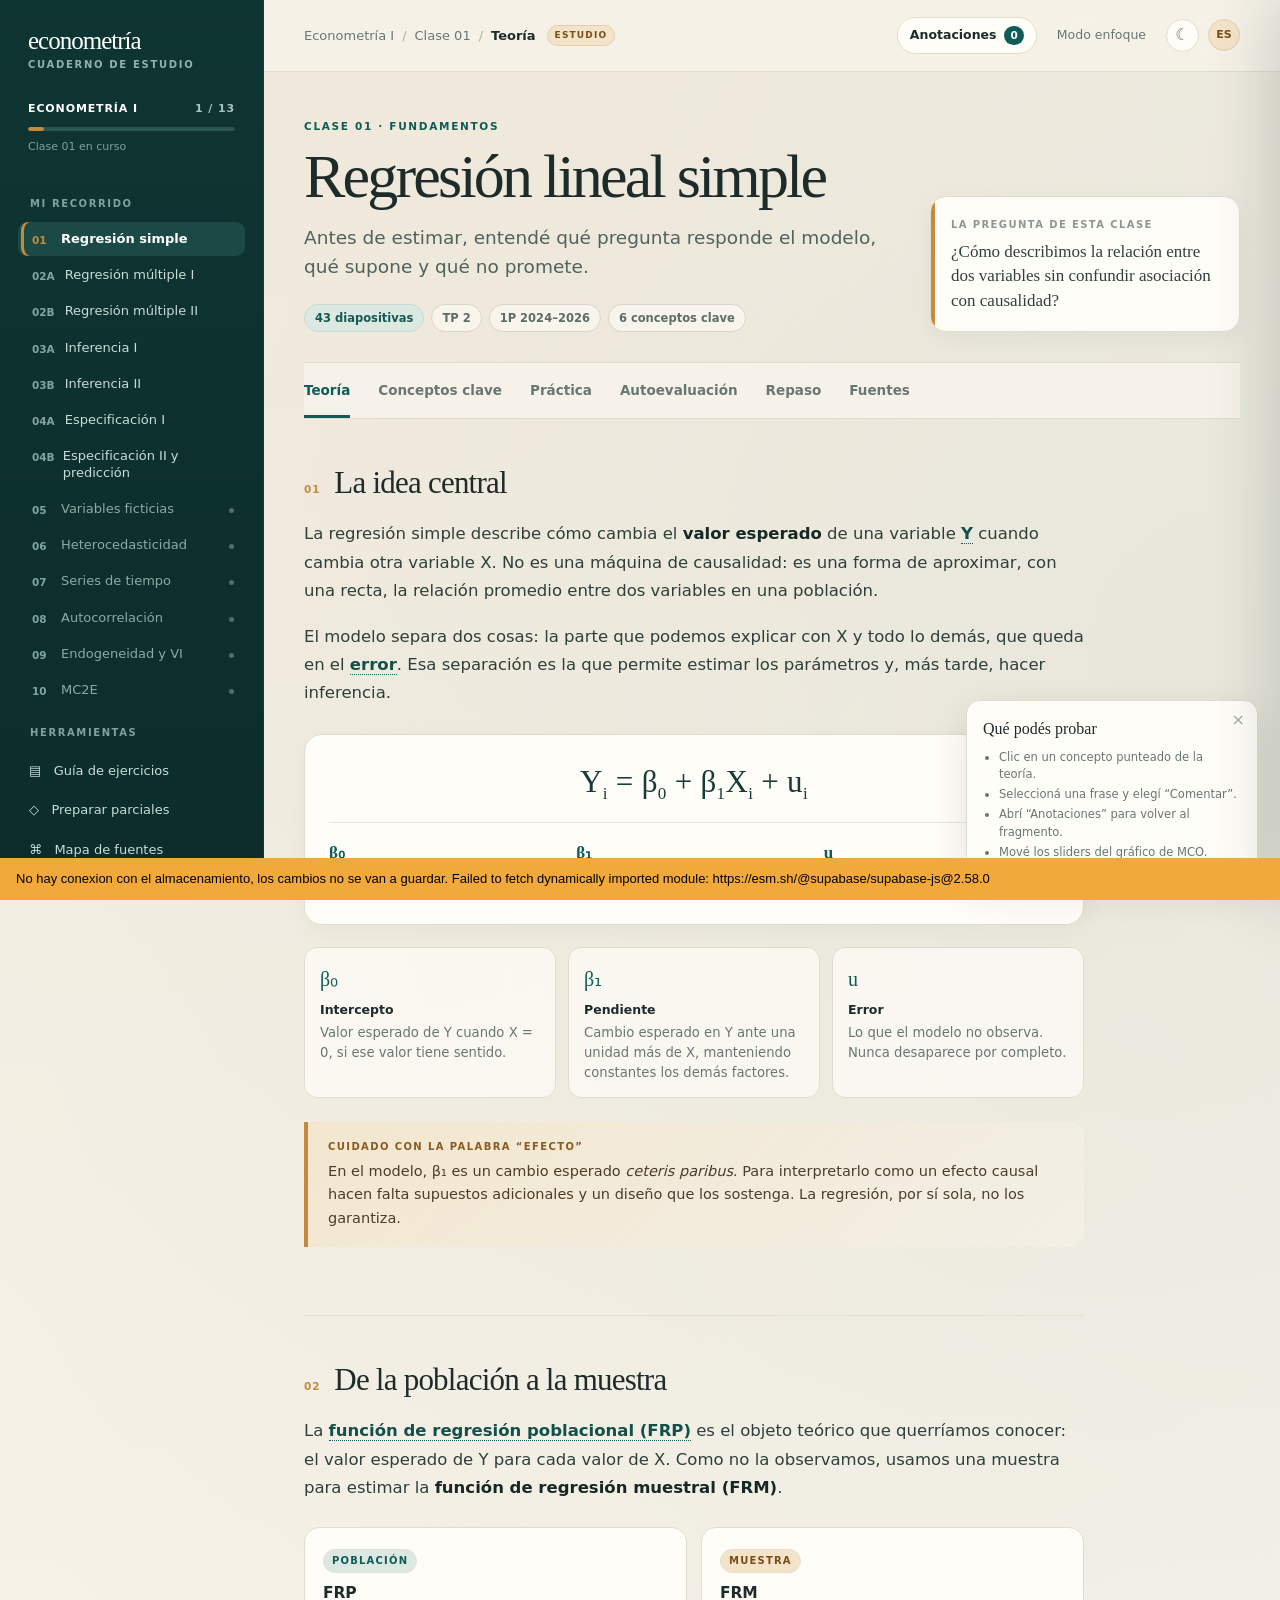
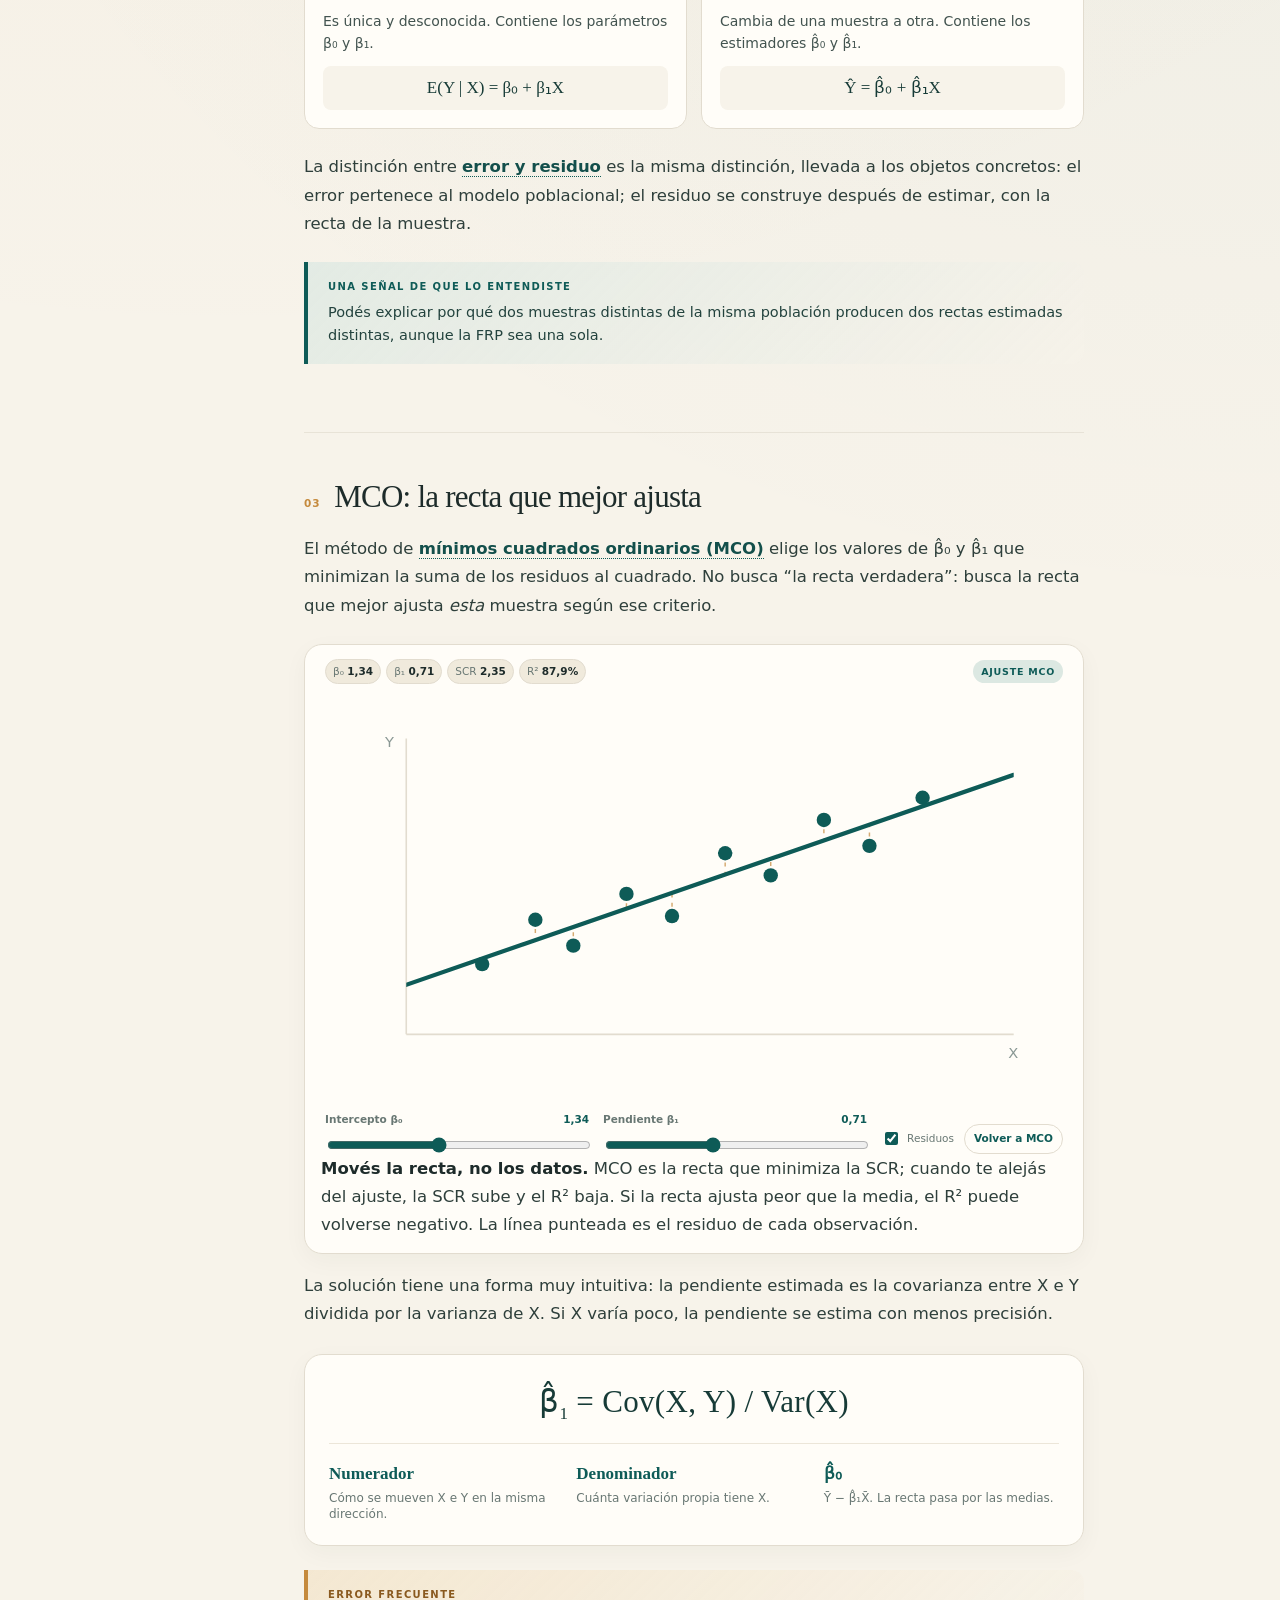
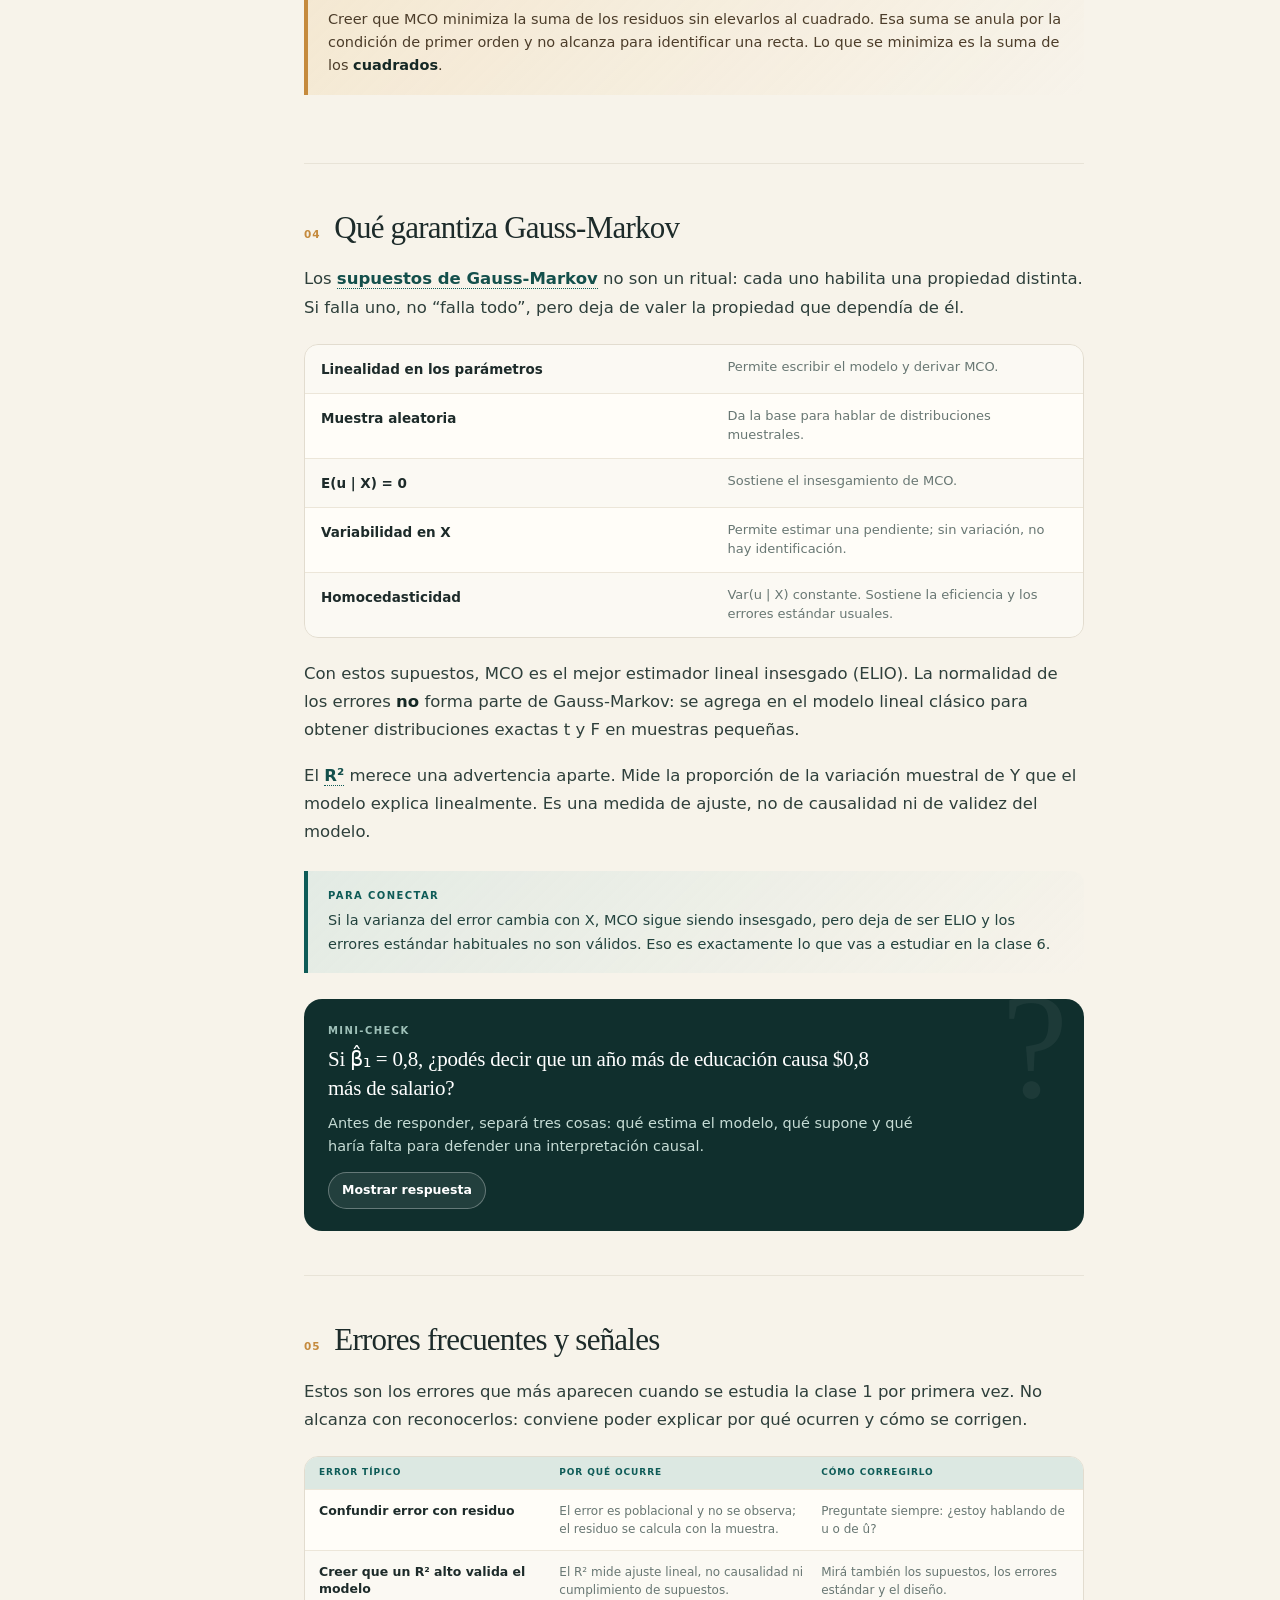
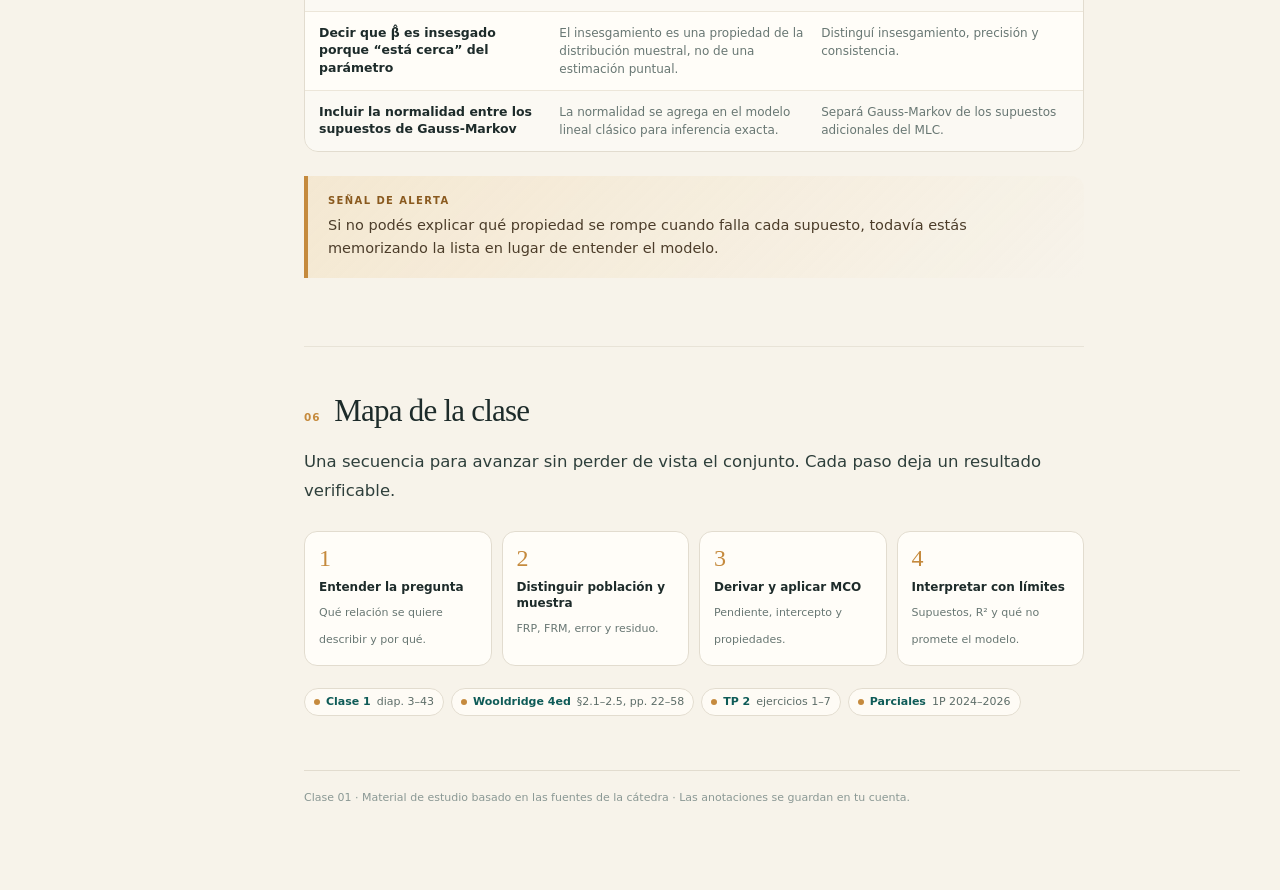
==== index.html @ 14a26411 "Agregar clases 4A y 4B: especificación y predicción" ====
<!doctype html>
<html lang="es">
<head>
<meta charset="utf-8">
<meta name="viewport" content="width=device-width, initial-scale=1">
<title>Econometría I · Cuaderno de estudio</title>
<link rel="icon" type="image/svg+xml" href="favicon.svg">
<script>
  (() => {
    let saved = null;
    try { saved = localStorage.getItem("eco-theme"); } catch (e) {}
    const theme = saved || (window.matchMedia("(prefers-color-scheme: dark)").matches ? "dark" : "light");
    document.documentElement.setAttribute("data-theme", theme);
  })();
</script>
<link rel="stylesheet" href="assets/styles.css?v=7">
</head>
<body>
<div class="layout">
  <aside class="side" aria-label="Recorrido de clases">
    <div class="brand">econometría<span>Cuaderno de estudio</span></div>
    <div class="course">
      <div class="course-top"><b>Econometría I</b><span id="courseCount">1 / 13</span></div>
      <div class="progress"><span id="courseProgress"></span></div>
      <small id="courseStatus">Clase 1 en curso</small>
    </div>
    <div class="side-label">Mi recorrido</div>
    <nav class="class-nav" id="classNav"></nav>
    <div class="side-label">Herramientas</div>
    <button class="side-tool" data-tool="guia" type="button">▤ &nbsp; Guía de ejercicios</button>
    <button class="side-tool" data-tool="parciales" type="button">◇ &nbsp; Preparar parciales</button>
    <button class="side-tool" data-tool="fuentes" type="button">⌘ &nbsp; Mapa de fuentes</button>
    <div class="side-foot">
      <b>Un camino posible</b>
      Comprender, practicar y repasar.<br>Sin leer todo de nuevo.
    </div>
  </aside>

  <main class="main">
    <header class="topbar">
      <div class="crumbs"><span class="hide-mobile">Econometría I</span> <i class="hide-mobile">/</i> <span id="crumbClass">Clase 1</span> <i>/</i> <b id="crumbTab">Teoría</b> <span class="mock-badge">ESTUDIO</span></div>
      <div class="top-actions">
        <button class="annotations-btn" id="annotationsBtn" aria-haspopup="dialog" aria-expanded="false">
          Anotaciones <span class="count" id="annotCount">0</span>
        </button>
        <button class="ghost-btn" id="focusBtn" type="button">Modo enfoque</button>
        <button class="theme-btn" id="themeBtn" aria-label="Cambiar a modo noche" title="Modo noche" type="button">☾</button>
        <button class="avatar" id="userBtn" type="button" title="Cuenta">ES</button>
      </div>
    </header>

    <nav class="mobile-classbar" id="mobileClassbar" aria-label="Recorrido de clases"></nav>

    <div class="content" id="app"></div>
  </main>
</div>

<div class="scrim" id="scrim"></div>
<aside class="drawer" id="drawer" role="dialog" aria-modal="true" aria-label="Panel de concepto o anotaciones">
  <div class="drawer-head" id="drawerHead"></div>
  <div class="drawer-body" id="drawerBody"></div>
</aside>

<div class="selection-toolbar" id="selectionToolbar" role="toolbar" aria-label="Acciones sobre la selección">
  <button data-action="highlight" type="button">Subrayar</button>
  <span class="sep"></span>
  <button data-action="comment" type="button">Comentar</button>
</div>

<div class="comment-popover" id="commentPopover" role="dialog" aria-label="Nuevo comentario">
  <div class="pop-label">Nuevo comentario</div>
  <div class="pop-quote" id="popQuote"></div>
  <textarea class="pop-textarea" id="popTextarea" placeholder="Escribí qué querés recordar de este fragmento…"></textarea>
  <div class="pop-actions">
    <button class="pop-btn" id="popCancel" type="button">Cancelar</button>
    <button class="pop-btn primary" id="popSave" type="button">Guardar comentario</button>
  </div>
</div>

<div class="toast" id="toast"></div>

<div class="hint" id="hint">
  <button class="close-hint" id="closeHint" aria-label="Cerrar ayuda" type="button">×</button>
  <h4>Qué podés probar</h4>
  <ul>
    <li>Clic en un concepto punteado de la teoría.</li>
    <li>Seleccioná una frase y elegí “Comentar”.</li>
    <li>Abrí “Anotaciones” para volver al fragmento.</li>
    <li>Mové los sliders del gráfico de MCO.</li>
  </ul>
</div>

<script src="storage.js" data-app="econometria"></script>
<script src="content/indice.js?v=7"></script>
<script src="content/clase-01.js?v=7"></script>
<script src="content/clase-02a.js?v=7"></script>
<script src="content/clase-02b.js?v=7"></script>
<script src="content/clase-03a.js?v=7"></script>
<script src="content/clase-03b.js?v=7"></script>
<script src="content/clase-04a.js?v=7"></script>
<script src="content/clase-04b.js?v=7"></script>
<script src="assets/store.js?v=7"></script>
<script src="assets/app.js?v=7"></script>
</body>
</html>
---- assets/styles.css ----
:root{
    --paper:#f7f3ea;
    --paper-deep:#f0eadc;
    --card:#fffdf8;
    --ink:#1d2b2a;
    --muted:#687773;
    --soft:#8a9894;
    --line:#e2dccf;
    --teal:#0e5b57;
    --teal-dark:#0b3f3c;
    --teal-deep:#102f2d;
    --sage:#dce8e2;
    --sage-deep:#c8dbd3;
    --ochre:#c58a3d;
    --ochre-soft:#f3e4c9;
    --yellow:#f4d98d;
    --green:#bfe0cf;
    --danger:#a34634;
    --radius:16px;
    --shadow:0 18px 50px rgba(20,40,37,.12);
    --serif:Georgia,"Times New Roman",serif;
    --sans:system-ui,-apple-system,"Segoe UI",Roboto,sans-serif;
  }
  html[data-theme="dark"]{
    color-scheme:dark;
    --paper:#111917;
    --paper-deep:#0d1412;
    --card:#18221f;
    --ink:#e7efe9;
    --muted:#a5b4ad;
    --soft:#7f9089;
    --line:#2b3a34;
    --teal:#6fc3b8;
    --teal-dark:#0e2f2b;
    --teal-deep:#0a211e;
    --sage:#1e3a33;
    --sage-deep:#24443c;
    --ochre:#e0a75c;
    --ochre-soft:#3a2c19;
    --yellow:#6b531b;
    --green:#1f4a36;
    --danger:#f08a76;
    --shadow:0 18px 50px rgba(0,0,0,.38);
  }
  html[data-theme="light"]{color-scheme:light}
  *{box-sizing:border-box}
  html{scroll-behavior:smooth}
  body{
    margin:0;
    background:
      radial-gradient(circle at 18% 0%,rgba(197,138,61,.08),transparent 34%),
      radial-gradient(circle at 100% 12%,rgba(14,91,87,.06),transparent 30%),
      var(--paper);
    color:var(--ink);
    font:16px/1.65 var(--sans);
    -webkit-font-smoothing:antialiased;
  }
  button{font:inherit;color:inherit}
  button,a{-webkit-tap-highlight-color:transparent}
  button:focus-visible,a:focus-visible,[tabindex]:focus-visible{
    outline:2px solid var(--teal);
    outline-offset:3px;
  }
  ::selection{background:#cfe4dd;color:var(--ink)}

  .layout{display:grid;grid-template-columns:264px minmax(0,1fr);min-height:100vh}
  .side{
    position:sticky;top:0;height:100vh;overflow-y:auto;
    background:linear-gradient(180deg,#0f3533 0%,#0b2c2a 100%);
    color:#d9e7e2;padding:28px 18px 24px;
    display:flex;flex-direction:column;gap:0;
    border-right:1px solid rgba(255,255,255,.05);
  }
  .brand{
    font-family:var(--serif);font-size:25px;line-height:1;letter-spacing:-.04em;
    color:#fff;padding:0 10px 4px;
  }
  .brand span{
    display:block;font-family:var(--sans);font-size:10px;font-weight:700;
    letter-spacing:.17em;text-transform:uppercase;color:#8fb3ac;margin-top:7px;
  }
  .course{margin:26px 10px 22px}
  .course-top{display:flex;justify-content:space-between;align-items:center;gap:8px;
    font-size:11px;letter-spacing:.08em;text-transform:uppercase;color:#a9c4bd;font-weight:700}
  .course-top b{color:#fff;font-weight:700}
  .progress{height:4px;background:#2b5551;border-radius:999px;overflow:hidden;margin-top:9px}
  .progress span{display:block;height:100%;width:10%;background:var(--ochre);border-radius:inherit}
  .course small{display:block;color:#7fa39c;font-size:11px;margin-top:7px}

  .side-label{
    font-size:10px;letter-spacing:.16em;text-transform:uppercase;
    color:#7fa39c;font-weight:700;margin:18px 12px 9px;
  }
  .class-nav{display:flex;flex-direction:column;gap:2px}
  .class-nav a{
    display:flex;align-items:flex-start;gap:10px;padding:9px 11px;border-radius:9px;
    color:#c9dcd6;text-decoration:none;font-size:13px;line-height:1.25;
    border-left:3px solid transparent;transition:background .18s ease,color .18s ease;
  }
  .class-nav a:hover{background:rgba(255,255,255,.055);color:#fff}
  .class-nav a.active{
    background:#1b4a46;color:#fff;font-weight:650;
    box-shadow:inset 3px 0 0 var(--ochre);border-left-color:transparent;
  }
  .class-nav .num{
    font-size:10.5px;font-variant-numeric:tabular-nums;color:#80a79f;
    min-width:19px;padding-top:3px;font-weight:700;
  }
  .class-nav a.active .num{color:var(--ochre)}
  .side-tool{
    display:flex;align-items:center;gap:10px;padding:9px 11px;border-radius:9px;
    color:#c9dcd6;text-decoration:none;font-size:13px;cursor:pointer;
    background:none;border:0;text-align:left;width:100%;
  }
  .side-tool:hover{background:rgba(255,255,255,.055);color:#fff}
  .side-foot{
    margin-top:auto;padding:22px 12px 0;border-top:1px solid rgba(255,255,255,.1);
    font-family:var(--serif);font-size:13.5px;line-height:1.45;color:#a9c4bd;
  }
  .side-foot b{display:block;color:#fff;font-family:var(--sans);font-size:10px;
    letter-spacing:.14em;text-transform:uppercase;margin-bottom:5px}

  .main{min-width:0}
  .mobile-classbar{display:none}
  .topbar{
    display:flex;align-items:center;justify-content:space-between;gap:18px;
    padding:17px 40px;border-bottom:1px solid var(--line);
    color:var(--muted);font-size:13px;
    background:rgba(247,243,234,.82);backdrop-filter:blur(12px);
    position:sticky;top:0;z-index:30;
  }
  .crumbs{display:flex;align-items:center;gap:8px;min-width:0;white-space:nowrap;overflow:hidden;text-overflow:ellipsis}
  .crumbs b{color:var(--ink);font-weight:650}
  .crumbs i{font-style:normal;color:#b0a99b}
  .mock-badge{
    font-size:9px;font-weight:800;letter-spacing:.13em;color:#7a4d16;
    background:var(--ochre-soft);border:1px solid #e5cfaa;border-radius:999px;
    padding:2px 7px;margin-left:3px;flex:0 0 auto;
  }
  .top-actions{display:flex;align-items:center;gap:9px;flex:0 0 auto}
  .annotations-btn{
    display:inline-flex;align-items:center;gap:8px;border:1px solid var(--line);
    background:var(--card);border-radius:999px;padding:7px 12px;cursor:pointer;
    font-size:12.5px;font-weight:650;color:var(--ink);transition:border-color .18s,box-shadow .18s;
  }
  .annotations-btn:hover{border-color:#bfcfc8;box-shadow:0 3px 12px rgba(20,40,37,.06)}
  .annotations-btn .count{
    background:var(--teal);color:#fff;border-radius:999px;min-width:19px;
    padding:1px 6px;font-size:10.5px;text-align:center;font-variant-numeric:tabular-nums;
  }
  .ghost-btn{
    border:1px solid transparent;background:transparent;border-radius:999px;
    padding:7px 10px;font-size:12.5px;color:var(--muted);cursor:pointer;
  }
  .ghost-btn:hover{background:rgba(14,91,87,.06);color:var(--teal)}
  .theme-btn{
    width:33px;height:33px;flex:0 0 auto;border-radius:50%;border:1px solid var(--line);
    background:var(--card);color:var(--muted);display:grid;place-items:center;
    cursor:pointer;font-size:16px;line-height:1;transition:background .18s,color .18s,border-color .18s;
  }
  .theme-btn:hover{background:var(--paper-deep);color:var(--teal);border-color:#bfcfc8}
  .avatar{
    width:32px;height:32px;border-radius:50%;background:var(--ochre-soft);
    color:#7a4d16;display:grid;place-items:center;font-size:11px;font-weight:800;
    border:1px solid #e5cfaa;
  }

  .content{max-width:1020px;margin:0 auto;padding:0 40px 84px}
  .hero{
    display:grid;grid-template-columns:minmax(0,1fr) 310px;gap:40px;align-items:end;
    padding:46px 0 30px;border-bottom:1px solid var(--line);
  }
  .eyebrow{
    font-size:10.5px;font-weight:800;letter-spacing:.16em;text-transform:uppercase;
    color:var(--teal);margin-bottom:10px;
  }
  h1{
    font-family:var(--serif);font-weight:400;font-size:clamp(40px,5vw,62px);
    line-height:1.02;letter-spacing:-.045em;margin:0 0 16px;max-width:720px;
  }
  .lead{max-width:620px;color:#50625e;font-size:18.5px;line-height:1.55;margin:0}
  .hero-meta{display:flex;flex-wrap:wrap;gap:7px;margin-top:22px}
  .pill{
    display:inline-flex;align-items:center;gap:6px;border:1px solid #dcd5c7;
    background:rgba(255,253,248,.6);border-radius:999px;padding:4px 10px;
    font-size:11.5px;color:#5d6d68;font-weight:600;
  }
  .pill.teal{background:var(--sage);border-color:#c7dcd3;color:#155a55}
  .question-card{
    background:var(--card);border:1px solid var(--line);border-radius:var(--radius);
    padding:20px 20px 18px;box-shadow:0 8px 26px rgba(20,40,37,.05);
    position:relative;overflow:hidden;
  }
  .question-card:before{
    content:"";position:absolute;left:0;top:0;bottom:0;width:4px;background:var(--ochre);
  }
  .question-card p{font-family:var(--serif);font-size:17px;line-height:1.45;margin:6px 0 0;color:#2f413d}
  .mini-label{
    display:block;font-size:10px;letter-spacing:.14em;text-transform:uppercase;
    color:var(--soft);font-weight:800;
  }

  .tabs{
    display:flex;gap:28px;border-bottom:1px solid var(--line);overflow-x:auto;
    position:sticky;top:var(--topbar-h,72px);z-index:20;
    background:rgba(247,243,234,.93);backdrop-filter:blur(12px);
    scrollbar-width:none;
  }
  .tabs::-webkit-scrollbar{display:none}
  .tab{
    appearance:none;background:none;border:0;border-bottom:3px solid transparent;
    padding:16px 0 13px;color:var(--muted);font-size:13.5px;font-weight:650;
    cursor:pointer;white-space:nowrap;transition:color .18s,border-color .18s;
  }
  .tab:hover{color:var(--teal)}
  .tab.active{color:var(--teal);border-bottom-color:var(--teal)}
  .tab-panel{display:none;animation:rise .32s ease both}
  .tab-panel.active{display:block}
  @keyframes rise{from{opacity:0;transform:translateY(6px)}to{opacity:1;transform:none}}

  .reading{max-width:780px;padding-top:38px}
  .lesson-section{padding:8px 0 44px;border-bottom:1px solid rgba(226,220,207,.7);margin-bottom:38px}
  .lesson-section:last-of-type{border-bottom:0;margin-bottom:0}
  .section-head{display:flex;align-items:baseline;gap:14px;margin-bottom:20px}
  .section-num{
    font-size:10.5px;font-weight:800;color:var(--ochre);letter-spacing:.08em;
    font-variant-numeric:tabular-nums;padding-top:4px;
  }
  h2{font-family:var(--serif);font-weight:400;font-size:31px;line-height:1.15;
    letter-spacing:-.025em;margin:0}
  h3{font-size:15.5px;line-height:1.35;margin:0 0 6px;font-weight:750;letter-spacing:-.01em}
  .reading p{margin:0 0 17px;color:#2e3f3b;font-size:16.5px;line-height:1.72}
  .reading p:last-child{margin-bottom:0}
  .reading strong{font-weight:750;color:#152825}
  .dropcap:first-letter{
    float:left;font-family:var(--serif);font-size:57px;line-height:.82;
    padding:8px 9px 0 0;color:var(--teal);
  }
  .concept{
    border-bottom:1.5px dotted var(--teal);cursor:pointer;font-weight:650;
    color:#134f4b;transition:background .16s ease;
  }
  .concept:hover{background:rgba(14,91,87,.08)}
  .inline-note{color:var(--muted);font-size:14.5px}

  .formula-display{
    background:var(--card);border:1px solid var(--line);border-radius:18px;
    padding:22px 24px;margin:26px 0 20px;box-shadow:0 7px 24px rgba(20,40,37,.04);
  }
  .formula-main{
    font-family:var(--serif);font-size:31px;line-height:1.2;text-align:center;
    color:#173b37;padding:6px 0 18px;letter-spacing:.01em;
    max-width:100%;overflow-x:auto;
  }
  .formula-main sub{font-size:.55em}
  .formula-main sup{font-size:.55em}
  .formula-main .matrix{
    display:inline-table;border-collapse:collapse;margin:0 8px;vertical-align:middle;
    font-size:.72em;border-left:2px solid currentColor;border-right:2px solid currentColor;
    border-radius:2px;
  }
  .formula-main .matrix td{padding:3px 12px;text-align:right;white-space:nowrap}
  .formula-legend{
    display:grid;grid-template-columns:repeat(3,1fr);gap:12px;
    border-top:1px solid #ece6d9;padding-top:16px;
  }
  .formula-legend div{display:flex;flex-direction:column;gap:2px}
  .legend-key{font-family:var(--serif);font-size:17px;color:var(--teal);font-weight:700}
  .formula-legend span:last-child{font-size:12px;color:var(--muted);line-height:1.35}

  .interpret-grid{display:grid;grid-template-columns:repeat(3,1fr);gap:12px;margin:22px 0}
  .interpret{
    background:rgba(255,253,248,.7);border:1px solid var(--line);border-radius:13px;
    padding:15px 15px 14px;
  }
  .interpret .sym{font-family:var(--serif);font-size:20px;color:var(--teal);display:block;margin-bottom:4px}
  .interpret p{font-size:13.2px;line-height:1.5;color:var(--muted);margin:0}
  .interpret b{display:block;font-size:12.5px;color:var(--ink);margin-bottom:3px}

  .callout{
    background:linear-gradient(135deg,rgba(243,228,201,.75),rgba(247,243,234,.5));
    border-left:4px solid var(--ochre);border-radius:0 13px 13px 0;
    padding:17px 20px;margin:24px 0;color:#4c3d2a;
  }
  .callout .mini-label{color:#8a5a1f;margin-bottom:5px}
  .callout p{font-size:14.5px;line-height:1.6;margin:0;color:#4c3d2a}
  .callout.teal{
    background:linear-gradient(135deg,rgba(220,232,226,.75),rgba(247,243,234,.5));
    border-left-color:var(--teal);color:#23433e;
  }
  .callout.teal .mini-label{color:var(--teal)}
  .callout.teal p{color:#23433e}

  .compare-grid{display:grid;grid-template-columns:1fr 1fr;gap:14px;margin:24px 0}
  .compare-card{
    background:var(--card);border:1px solid var(--line);border-radius:15px;padding:18px;
  }
  .compare-card .tag{
    display:inline-block;font-size:10px;letter-spacing:.12em;text-transform:uppercase;
    font-weight:800;color:var(--teal);background:var(--sage);padding:3px 8px;border-radius:999px;
    margin-bottom:10px;
  }
  .compare-card.muted .tag{color:#7a4d16;background:var(--ochre-soft)}
  .compare-card p{font-size:14px;line-height:1.58;color:#42534f;margin:0 0 10px}
  .compare-card p:last-child{margin:0}
  .compare-card .eq{
    font-family:var(--serif);font-size:17px;color:#173b37;background:#f7f3ea;
    border-radius:8px;padding:8px 10px;text-align:center;margin-top:12px;
  }

  .chart-lab{
    background:var(--card);border:1px solid var(--line);border-radius:18px;
    padding:14px 16px 13px;margin:24px 0 18px;box-shadow:0 7px 24px rgba(20,40,37,.04);
  }
  .chart-topline{display:flex;align-items:center;justify-content:space-between;gap:10px;flex-wrap:wrap;margin:0 4px 4px}
  .chart-metrics{display:flex;flex-wrap:wrap;gap:5px}
  .chart-metrics span{
    font-size:10.5px;color:var(--muted);background:var(--paper-deep);
    border:1px solid var(--line);border-radius:999px;padding:3px 7px;
  }
  .chart-metrics b{color:var(--ink);font-variant-numeric:tabular-nums;font-weight:750}
  .chart-status{
    font-size:9.5px;font-weight:800;letter-spacing:.08em;text-transform:uppercase;
    color:var(--teal);background:var(--sage);border-radius:999px;padding:4px 8px;white-space:nowrap;
  }
  .chart-status.manual{color:#7a4d16;background:var(--ochre-soft)}
  .scatter{display:block;width:100%;height:auto}
  .axis-line{stroke:var(--line)}
  .axis-label{fill:var(--soft)}
  .fit-line{stroke:var(--teal);stroke-width:3.2;stroke-linecap:round}
  .resid-line{stroke:var(--ochre);stroke-width:1.1;stroke-dasharray:3 4;opacity:.72}
  .pt{fill:var(--teal)}
  .chart-controls{display:grid;grid-template-columns:1.05fr 1.05fr auto;gap:14px;align-items:end;margin:10px 4px 0}
  .range-control{display:flex;flex-direction:column;gap:6px}
  .range-control > span{display:flex;justify-content:space-between;gap:10px;font-size:10.5px;color:var(--muted);font-weight:650}
  .range-control output{color:var(--teal);font-variant-numeric:tabular-nums;font-weight:750}
  .range-control input[type="range"]{width:100%;accent-color:var(--teal);cursor:pointer}
  .chart-actions{display:flex;align-items:center;gap:10px;padding-bottom:1px;flex-wrap:wrap}
  .check-control{display:flex;align-items:center;gap:6px;font-size:10.5px;color:var(--muted);white-space:nowrap;cursor:pointer}
  .check-control input{accent-color:var(--teal)}
  .reset-chart{
    border:1px solid var(--line);background:transparent;border-radius:999px;padding:5px 9px;
    font-size:10.5px;font-weight:650;color:var(--teal);cursor:pointer;white-space:nowrap;
  }
  .reset-chart:hover{background:var(--sage)}
  .chart-hint{font-size:11.5px;line-height:1.5;color:var(--muted);margin:10px 4px 0}
  .chart-hint b{color:var(--ink)}

  .assumption-table{border:1px solid var(--line);border-radius:14px;overflow:hidden;margin:22px 0;background:var(--card)}
  .assumption-row{display:grid;grid-template-columns:1.15fr 1fr;gap:16px;padding:13px 16px;border-bottom:1px solid #ece6d9}
  .assumption-row:last-child{border-bottom:0}
  .assumption-row b{font-size:13.5px;color:var(--ink)}
  .assumption-row span{font-size:13px;color:var(--muted);line-height:1.45}
  .assumption-row:nth-child(odd){background:rgba(247,243,234,.45)}

  .mini-check{
    background:var(--teal-deep);color:#e7f1ed;border-radius:18px;padding:24px 24px 22px;
    margin:26px 0 0;position:relative;overflow:hidden;
  }
  .mini-check:after{
    content:"?";position:absolute;right:16px;top:-28px;font-family:var(--serif);
    font-size:150px;color:rgba(255,255,255,.055);line-height:1;
  }
  .mini-check .mini-label{color:#9fc1b9}
  .mini-check h3{color:#fff;font-family:var(--serif);font-size:21px;font-weight:400;margin:6px 0 10px;max-width:560px}
  .mini-check p{color:#c6dcd5;font-size:14.5px;line-height:1.6;margin:0 0 14px;max-width:620px}
  .check-btn{
    border:1px solid rgba(255,255,255,.3);background:rgba(255,255,255,.08);color:#fff;
    border-radius:999px;padding:7px 13px;font-size:12.5px;font-weight:650;cursor:pointer;
  }
  .check-btn:hover{background:rgba(255,255,255,.15)}
  .check-answer{display:none;margin-top:14px;border-top:1px solid rgba(255,255,255,.16);padding-top:13px}
  .check-answer.show{display:block}
  .check-answer p{color:#e7f1ed;font-size:14px;margin:0}

  .class-map{display:grid;grid-template-columns:repeat(4,1fr);gap:10px;margin:26px 0 0}
  .map-step{
    background:var(--card);border:1px solid var(--line);border-radius:13px;padding:14px;
    position:relative;
  }
  .map-step .n{
    font-family:var(--serif);font-size:24px;color:var(--ochre);line-height:1;
    display:block;margin-bottom:9px;
  }
  .map-step b{display:block;font-size:12px;line-height:1.35;margin-bottom:3px}
  .map-step span{font-size:11px;line-height:1.4;color:var(--muted)}
  .source-strip{display:flex;flex-wrap:wrap;gap:7px;margin-top:22px}
  .source-chip{
    display:inline-flex;align-items:center;gap:6px;background:rgba(255,253,248,.8);
    border:1px solid var(--line);border-radius:999px;padding:4px 9px;font-size:11px;color:#5d6d68;
  }
  .source-chip b{color:var(--teal);font-weight:750}
  .source-chip .dot{width:6px;height:6px;border-radius:50%;background:var(--ochre);display:inline-block}

  /* concept cards */
  .panel-intro{max-width:720px;padding:34px 0 24px}
  .panel-intro h2{font-size:34px;margin-bottom:10px}
  .panel-intro p{color:var(--muted);font-size:16px;line-height:1.6;margin:0;max-width:650px}
  .panel-intro .open-btn{margin-top:14px}
  .concept-grid{display:grid;grid-template-columns:1fr 1fr;gap:13px;padding-bottom:30px}
  .concept-card{
    text-align:left;background:var(--card);border:1px solid var(--line);border-radius:15px;
    padding:18px 18px 15px;cursor:pointer;transition:transform .18s ease,box-shadow .18s ease,border-color .18s ease;
    display:flex;flex-direction:column;gap:5px;min-height:150px;
  }
  .concept-card:hover{transform:translateY(-2px);box-shadow:0 12px 30px rgba(20,40,37,.08);border-color:#c9d6cf}
  .card-num{font-size:10px;font-weight:800;letter-spacing:.1em;color:var(--ochre)}
  .concept-card h3{font-size:16px;margin:0}
  .concept-card p{font-size:13px;line-height:1.5;color:var(--muted);margin:0;flex:1}
  .card-source{font-size:10.5px;color:#8a9894;border-top:1px solid #eee8dc;padding-top:8px;margin-top:4px}

  /* practice */
  .exercise-list{display:flex;flex-direction:column;gap:12px;padding-bottom:28px}
  .exercise-card{
    background:var(--card);border:1px solid var(--line);border-radius:15px;padding:18px 20px;
    display:grid;grid-template-columns:64px 1fr auto;gap:16px;align-items:start;
  }
  .ex-label{
    font-size:10px;font-weight:800;letter-spacing:.08em;color:var(--ochre);
    border-right:1px solid #ece6d9;padding-right:12px;line-height:1.5;text-align:right;
  }
  .exercise-card h3{font-size:15.5px;margin-bottom:4px}
  .exercise-card p{font-size:13px;line-height:1.55;color:var(--muted);margin:0 0 8px}
  .tag-row{display:flex;flex-wrap:wrap;gap:5px}
  .tag{font-size:10px;padding:2px 7px;border-radius:999px;background:#f1ece1;color:#667570;border:1px solid #e7e0d2}
  .tag.teal{background:var(--sage);color:#155a55;border-color:#c7dcd3}
  .open-btn{
    border:1px solid var(--line);background:transparent;border-radius:999px;padding:6px 11px;
    font-size:11.5px;font-weight:650;color:var(--teal);cursor:pointer;white-space:nowrap;
  }
  .open-btn:hover{background:rgba(14,91,87,.06);border-color:#bfcfc8}

  /* review */
  .session{
    background:var(--card);border:1px solid var(--line);border-radius:18px;padding:8px 22px;
    margin:8px 0 22px;
  }
  .session-block{display:grid;grid-template-columns:74px 1fr;gap:18px;padding:17px 0;border-bottom:1px solid #ece6d9}
  .session-block:last-child{border-bottom:0}
  .time{font-size:11px;font-weight:800;color:var(--ochre);letter-spacing:.04em;padding-top:4px;font-variant-numeric:tabular-nums}
  .session-block h3{font-size:14px;margin-bottom:3px}
  .session-block p{font-size:13px;line-height:1.55;color:var(--muted);margin:0}
  .kit-grid{display:grid;grid-template-columns:1fr 1fr;gap:12px;padding-bottom:28px}
  .kit-card{background:var(--card);border:1px solid var(--line);border-radius:14px;padding:16px}
  .kit-card .k{font-size:10px;font-weight:800;letter-spacing:.1em;color:var(--ochre);display:block;margin-bottom:5px}
  .kit-card h3{font-size:14px;margin-bottom:4px}
  .kit-card p{font-size:12.5px;line-height:1.5;color:var(--muted);margin:0}

  /* sources */
  .source-list{display:flex;flex-direction:column;gap:11px;padding-bottom:28px}
  .source-card{
    background:var(--card);border:1px solid var(--line);border-radius:14px;padding:16px 18px;
    display:grid;grid-template-columns:120px 1fr;gap:18px;align-items:start;
  }
  .source-type{
    font-size:9.5px;font-weight:800;letter-spacing:.1em;text-transform:uppercase;color:var(--teal);
    background:var(--sage);border-radius:999px;padding:4px 8px;text-align:center;
  }
  .source-type.book{color:#7a4d16;background:var(--ochre-soft)}
  .source-type.exam{color:#7c3d2d;background:#f1dcd5}
  .source-type.method{color:#4e5a7a;background:#e3e6ef}
  .source-card h3{font-size:14.5px;margin-bottom:3px}
  .source-card p{font-size:12.5px;line-height:1.5;color:var(--muted);margin:0}
  .source-card .loc{font-size:11px;color:#8a9894;margin-top:6px}

  /* drawer */
  .scrim{
    position:fixed;inset:0;background:rgba(9,28,26,.28);backdrop-filter:blur(2px);
    opacity:0;pointer-events:none;transition:opacity .28s ease;z-index:60;
  }
  .scrim.show{opacity:1;pointer-events:auto}
  .drawer{
    position:fixed;top:0;right:0;bottom:0;width:430px;max-width:94vw;z-index:70;
    background:var(--card);box-shadow:-18px 0 60px rgba(20,40,37,.18);
    transform:translateX(102%);transition:transform .34s cubic-bezier(.2,.8,.2,1);
    display:flex;flex-direction:column;
  }
  .drawer.open{transform:none}
  .drawer-head{padding:22px 22px 16px;border-bottom:1px solid var(--line);position:relative;flex:0 0 auto}
  .drawer-head .eyebrow{margin-bottom:6px}
  .drawer-head h2{font-size:27px;line-height:1.1;padding-right:34px}
  .drawer-sub{font-size:12.5px;color:var(--muted);line-height:1.45;margin:7px 0 0;max-width:330px}
  .drawer-close{
    position:absolute;top:18px;right:18px;width:31px;height:31px;border-radius:50%;
    border:1px solid var(--line);background:transparent;cursor:pointer;color:var(--muted);
    display:grid;place-items:center;font-size:17px;line-height:1;
  }
  .drawer-close:hover{background:var(--paper);color:var(--ink)}
  .drawer-body{padding:18px 22px 30px;overflow-y:auto;flex:1}
  .drawer-tabs{display:flex;gap:3px;background:#f1ece1;border-radius:10px;padding:4px;margin-bottom:20px}
  .drawer-tab{
    flex:1;border:0;background:transparent;border-radius:7px;padding:7px 3px;
    font-size:11px;font-weight:700;color:var(--muted);cursor:pointer;white-space:nowrap;
  }
  .drawer-tab.active{background:var(--card);color:var(--teal);box-shadow:0 1px 4px rgba(20,40,37,.1)}
  .definition{
    font-family:var(--serif);font-size:19px;line-height:1.5;color:#243c37;
    border-left:3px solid var(--teal);padding-left:15px;margin:2px 0 20px;
  }
  .drawer-body p{font-size:13.5px;line-height:1.62;color:#3d4e4a;margin:0 0 12px}
  .drawer-body ul{margin:0 0 16px;padding-left:18px}
  .drawer-body li{font-size:13.2px;line-height:1.58;color:#3d4e4a;margin-bottom:7px}
  .drawer-body li::marker{color:var(--ochre)}
  .drawer-body .mini-label{margin:18px 0 7px}
  .formula.small{
    background:#f7f3ea;border:1px solid #e9e2d4;border-radius:10px;padding:11px 12px;
    font-family:var(--serif);font-size:16px;line-height:1.7;color:#173b37;margin:12px 0 16px;
  }
  .formula.small span{font-family:var(--sans);font-size:10.5px;color:var(--muted);margin-left:6px}
  .badge-row{display:flex;flex-wrap:wrap;gap:6px;margin:10px 0 4px}
  .badge{
    font-size:9.5px;font-weight:800;letter-spacing:.04em;padding:4px 8px;border-radius:999px;
  }
  .badge.always{background:var(--sage);color:#155a55}
  .badge.optional{background:var(--ochre-soft);color:#7a4d16}
  .mini-card{
    background:#f7f3ea;border:1px solid #e9e2d4;border-radius:11px;padding:13px 14px;margin:0 0 13px;
  }
  .mini-card .mini-label{margin:0 0 5px}
  .mini-card p{font-size:12.8px;line-height:1.55;margin:0}
  .concept-chip{
    display:inline-flex;align-items:center;gap:6px;background:var(--card);border:1px solid #d9d2c4;
    border-radius:999px;padding:5px 10px;font-size:11.5px;font-weight:650;color:var(--teal);
    cursor:pointer;margin:0 5px 6px 0;
  }
  .concept-chip:hover{background:var(--sage);border-color:#c7dcd3}
  .source-mini{
    background:#f7f3ea;border:1px solid #e9e2d4;border-radius:10px;padding:11px 12px;margin-bottom:8px;
  }
  .source-mini .source-type{display:inline-block;margin-bottom:6px;font-size:9px;padding:2px 6px}
  .source-mini p{font-size:12.3px;line-height:1.5;margin:0}
  .drawer-footer{
    border-top:1px solid var(--line);padding-top:15px;margin-top:20px;
    display:flex;align-items:flex-start;justify-content:space-between;gap:14px;
  }
  .drawer-footer p{font-size:11.5px;line-height:1.5;color:var(--muted);margin:4px 0 0;max-width:250px}
  .text-btn{
    background:none;border:0;padding:3px 0;color:var(--teal);font-size:11.5px;font-weight:750;
    cursor:pointer;white-space:nowrap;
  }
  .text-btn:hover{text-decoration:underline}
  .text-btn.danger{color:var(--danger)}

  /* annotations */
  .filter-row{display:flex;flex-wrap:wrap;gap:5px;margin:0 0 15px}
  .filter{
    border:1px solid var(--line);background:transparent;border-radius:999px;padding:4px 9px;
    font-size:10.5px;font-weight:650;color:var(--muted);cursor:pointer;
  }
  .filter.active{background:var(--teal);color:#fff;border-color:var(--teal)}
  .annot-list{display:flex;flex-direction:column;gap:10px}
  .annot-item{
    background:#fff;border:1px solid #e6dfd2;border-radius:12px;padding:13px 13px 11px;
    transition:border-color .18s,box-shadow .18s;
  }
  .annot-item.selected{border-color:#9bbdb3;box-shadow:0 0 0 3px rgba(14,91,87,.09)}
  .annot-quote{
    font-family:var(--serif);font-size:14.5px;line-height:1.45;color:#334742;
    border-left:3px solid var(--ochre);padding-left:10px;margin-bottom:8px;
    display:flex;gap:8px;align-items:flex-start;
  }
  .annot-quote .dot{width:7px;height:7px;border-radius:50%;flex:0 0 auto;margin-top:6px}
  .dot.yellow{background:var(--ochre)}
  .dot.green{background:#5f9e7e}
  .annot-note{font-size:12.5px;line-height:1.55;color:#4b5c57;margin:0 0 7px}
  .annot-empty{font-size:12px;color:#9aa6a2;font-style:italic;margin:0 0 7px}
  .annot-meta{font-size:10px;color:#98a39f;margin-bottom:7px}
  .annot-actions{display:flex;gap:12px;align-items:center;flex-wrap:wrap}
  .annot-edit{width:100%;min-height:74px;border:1px solid #d9d2c4;border-radius:9px;padding:8px 9px;
    font:12.5px/1.5 var(--sans);color:var(--ink);resize:vertical;background:#fffdf8;margin:4px 0 8px}
  .demo-note{
    font-size:11px;line-height:1.5;color:#7d8985;background:#f4f0e6;border-radius:9px;
    padding:10px 11px;margin-top:15px;
  }
  .empty-annot{
    border:1px dashed #d9d2c4;border-radius:12px;padding:18px;text-align:center;
    color:var(--muted);font-size:12.5px;line-height:1.55;
  }

  /* selection toolbar + popover */
  .selection-toolbar{
    position:fixed;z-index:90;display:flex;gap:1px;background:var(--teal-deep);
    border-radius:9px;padding:4px;box-shadow:0 10px 28px rgba(9,28,26,.28);
    opacity:0;pointer-events:none;transform:translateY(4px);transition:opacity .15s,transform .15s;
  }
  .selection-toolbar.show{opacity:1;pointer-events:auto;transform:none}
  .selection-toolbar button{
    border:0;background:transparent;color:#f0f7f4;padding:7px 9px;border-radius:6px;
    font-size:11.5px;font-weight:650;cursor:pointer;white-space:nowrap;
  }
  .selection-toolbar button:hover{background:rgba(255,255,255,.14)}
  .selection-toolbar .sep{width:1px;background:rgba(255,255,255,.16);margin:5px 2px}

  .comment-popover{
    position:fixed;z-index:95;width:340px;max-width:calc(100vw - 24px);
    background:var(--card);border:1px solid #ddd6c8;border-radius:14px;
    box-shadow:0 18px 50px rgba(20,40,37,.2);padding:15px;display:none;
  }
  .comment-popover.show{display:block;animation:pop .18s ease both}
  @keyframes pop{from{opacity:0;transform:translateY(5px) scale(.99)}to{opacity:1;transform:none}}
  .pop-quote{
    font-family:var(--serif);font-size:13.5px;line-height:1.45;color:#4d5f59;
    border-left:3px solid var(--ochre);padding-left:9px;margin-bottom:11px;
    max-height:70px;overflow:hidden;
  }
  .pop-label{font-size:9.5px;font-weight:800;letter-spacing:.12em;text-transform:uppercase;color:var(--soft);margin-bottom:5px}
  .pop-textarea{
    width:100%;min-height:86px;border:1px solid #d9d2c4;border-radius:9px;padding:9px 10px;
    font:13px/1.5 var(--sans);color:var(--ink);resize:vertical;background:#fffdf8;
  }
  .pop-textarea:focus{outline:2px solid rgba(14,91,87,.25);border-color:#9bbdb3}
  .pop-actions{display:flex;justify-content:flex-end;gap:7px;margin-top:10px}
  .pop-btn{
    border:1px solid var(--line);background:transparent;border-radius:999px;padding:6px 11px;
    font-size:11.5px;font-weight:650;cursor:pointer;color:var(--muted);
  }
  .pop-btn:hover{background:var(--paper)}
  .pop-btn.primary{background:var(--teal);border-color:var(--teal);color:#fff}
  .pop-btn.primary:hover{background:#0a4b47}

  /* toast + hint */
  .toast{
    position:fixed;left:50%;bottom:24px;transform:translateX(-50%) translateY(16px);
    background:var(--teal-deep);color:#eef7f3;border-radius:10px;padding:10px 13px;
    box-shadow:0 14px 38px rgba(9,28,26,.25);z-index:100;opacity:0;pointer-events:none;
    transition:opacity .2s,transform .2s;display:flex;align-items:center;gap:13px;
    font-size:12.5px;max-width:calc(100vw - 30px);
  }
  .toast.show{opacity:1;transform:translateX(-50%) translateY(0);pointer-events:auto}
  .toast button{
    border:0;background:transparent;color:#f0c987;font-weight:750;font-size:12px;
    cursor:pointer;padding:0;white-space:nowrap;
  }
  .hint{
    position:fixed;right:22px;left:auto;bottom:22px;z-index:50;width:292px;background:var(--card);
    border:1px solid var(--line);border-radius:14px;padding:15px 16px 13px;
    box-shadow:0 14px 38px rgba(20,40,37,.12);
  }
  .hint h4{font-family:var(--serif);font-size:16px;font-weight:400;margin:0 0 6px}
  .hint ul{margin:0;padding-left:16px}
  .hint li{font-size:11.5px;line-height:1.5;color:var(--muted);margin-bottom:3px}
  .hint .close-hint{
    position:absolute;top:7px;right:8px;border:0;background:transparent;color:#a3aca8;
    font-size:16px;cursor:pointer;line-height:1;padding:4px;
  }
  .hint .close-hint:hover{color:var(--ink)}

  mark.annot{
    padding:0 .12em;border-radius:2px;cursor:pointer;
    box-decoration-break:clone;-webkit-box-decoration-break:clone;
    transition:filter .16s ease;
  }
  mark.annot:hover{filter:brightness(.96)}
  mark.hl-yellow{background:linear-gradient(180deg,transparent 52%,var(--yellow) 52%)}
  mark.hl-green{background:linear-gradient(180deg,transparent 52%,var(--green) 52%)}
  mark.flash{animation:flash 1.6s ease}
  @keyframes flash{
    0%,100%{box-shadow:0 0 0 0 rgba(197,138,61,0)}
    18%{box-shadow:0 0 0 4px rgba(197,138,61,.42)}
    42%{box-shadow:0 0 0 2px rgba(197,138,61,.2)}
    66%{box-shadow:0 0 0 4px rgba(197,138,61,.35)}
  }

  /* Dark theme */
  html[data-theme="dark"] body{
    background:
      radial-gradient(circle at 18% 0%,rgba(224,167,92,.055),transparent 34%),
      radial-gradient(circle at 100% 12%,rgba(111,195,184,.05),transparent 30%),
      var(--paper);
  }
  html[data-theme="dark"] ::selection{background:#2d5a50;color:#fff}
  html[data-theme="dark"] .side{background:linear-gradient(180deg,#0b211e 0%,#071613 100%);border-right-color:rgba(255,255,255,.06)}
  html[data-theme="dark"] .topbar{background:rgba(17,25,23,.86)}
  html[data-theme="dark"] .tabs{background:rgba(17,25,23,.94)}
  html[data-theme="dark"] .mobile-classbar{background:rgba(17,25,23,.92)}
  html[data-theme="dark"] .mobile-classbar a{background:var(--card);border-color:var(--line);color:var(--muted)}
  html[data-theme="dark"] .mobile-classbar a.active{background:var(--teal);color:#08201d;border-color:var(--teal)}
  html[data-theme="dark"] .annotations-btn{background:var(--card);border-color:var(--line)}
  html[data-theme="dark"] .annotations-btn .count{background:var(--teal);color:#08201d}
  html[data-theme="dark"] .avatar{background:var(--ochre-soft);color:#f0c987;border-color:#5b4526}
  html[data-theme="dark"] .question-card,
  html[data-theme="dark"] .formula-display,
  html[data-theme="dark"] .compare-card,
  html[data-theme="dark"] .chart-lab,
  html[data-theme="dark"] .assumption-table,
  html[data-theme="dark"] .map-step,
  html[data-theme="dark"] .session,
  html[data-theme="dark"] .kit-card,
  html[data-theme="dark"] .source-card,
  html[data-theme="dark"] .concept-card,
  html[data-theme="dark"] .exercise-card,
  html[data-theme="dark"] .drawer,
  html[data-theme="dark"] .comment-popover,
  html[data-theme="dark"] .hint,
  html[data-theme="dark"] .annot-item{box-shadow:none}
  html[data-theme="dark"] .lead{color:#b7c7c1}
  html[data-theme="dark"] .reading p{color:#c9d8d1}
  html[data-theme="dark"] .reading strong{color:#f2f8f4}
  html[data-theme="dark"] .question-card p{color:#d6e3dd}
  html[data-theme="dark"] .pill{background:rgba(24,34,31,.7);border-color:var(--line);color:#b9c8c2}
  html[data-theme="dark"] .pill.teal{background:var(--sage);border-color:var(--sage-deep);color:var(--teal)}
  html[data-theme="dark"] .mini-card p,
  html[data-theme="dark"] .source-mini p{color:var(--muted)}
  html[data-theme="dark"] .card-source{color:var(--soft);border-color:var(--line)}
  html[data-theme="dark"] .filter{color:var(--muted);border-color:var(--line)}
  html[data-theme="dark"] .filter.active{background:var(--teal);color:#08201d;border-color:var(--teal)}
  html[data-theme="dark"] .interpret{background:rgba(24,34,31,.75);border-color:var(--line)}
  html[data-theme="dark"] .callout{background:linear-gradient(135deg,rgba(58,44,25,.72),rgba(24,34,31,.5));color:#f0dfc6;border-left-color:var(--ochre)}
  html[data-theme="dark"] .callout .mini-label{color:#e0b878}
  html[data-theme="dark"] .callout p{color:#f0dfc6}
  html[data-theme="dark"] .callout.teal{background:linear-gradient(135deg,rgba(30,58,51,.8),rgba(24,34,31,.5));color:#d7e8e1;border-left-color:var(--teal)}
  html[data-theme="dark"] .callout.teal .mini-label{color:var(--teal)}
  html[data-theme="dark"] .callout.teal p{color:#d7e8e1}
  html[data-theme="dark"] .formula-legend{border-top-color:var(--line)}
  html[data-theme="dark"] .formula-main,
  html[data-theme="dark"] .compare-card .eq,
  html[data-theme="dark"] .formula.small{color:var(--ink)}
  html[data-theme="dark"] .compare-card .eq{background:var(--paper-deep)}
  html[data-theme="dark"] .formula.small,
  html[data-theme="dark"] .mini-card,
  html[data-theme="dark"] .source-mini{background:var(--paper-deep);border-color:var(--line)}
  html[data-theme="dark"] .assumption-row{border-bottom-color:var(--line)}
  html[data-theme="dark"] .assumption-row:nth-child(odd){background:rgba(255,255,255,.025)}
  html[data-theme="dark"] .interpret p,
  html[data-theme="dark"] .compare-card p,
  html[data-theme="dark"] .source-card p,
  html[data-theme="dark"] .source-card .loc,
  html[data-theme="dark"] .kit-card p,
  html[data-theme="dark"] .session-block p,
  html[data-theme="dark"] .exercise-card p,
  html[data-theme="dark"] .concept-card p,
  html[data-theme="dark"] .drawer-body p,
  html[data-theme="dark"] .drawer-body li,
  html[data-theme="dark"] .annot-note{color:var(--muted)}
  html[data-theme="dark"] .definition,
  html[data-theme="dark"] .annot-quote{color:var(--ink);border-left-color:var(--teal)}
  html[data-theme="dark"] .drawer-tabs{background:var(--paper-deep)}
  html[data-theme="dark"] .drawer-tab.active{background:var(--card);color:var(--teal)}
  html[data-theme="dark"] .source-type{background:var(--sage);color:var(--teal)}
  html[data-theme="dark"] .source-type.book{background:var(--ochre-soft);color:#f0c987}
  html[data-theme="dark"] .source-type.exam{background:#3b211c;color:#f0a28e}
  html[data-theme="dark"] .source-type.method{background:#242a3b;color:#b9c4ea}
  html[data-theme="dark"] .tag{background:var(--paper-deep);border-color:var(--line);color:var(--muted)}
  html[data-theme="dark"] .tag.teal{background:var(--sage);color:var(--teal);border-color:var(--sage-deep)}
  html[data-theme="dark"] .card-source,
  html[data-theme="dark"] .ex-label{border-color:var(--line)}
  html[data-theme="dark"] .session-block{border-bottom-color:var(--line)}
  html[data-theme="dark"] .source-chip{background:rgba(24,34,31,.8);border-color:var(--line);color:var(--muted)}
  html[data-theme="dark"] .source-chip b{color:var(--teal)}
  html[data-theme="dark"] .source-chip .dot{background:var(--ochre)}
  html[data-theme="dark"] .annot-item{background:var(--card);border-color:var(--line)}
  html[data-theme="dark"] .annot-item.selected{border-color:var(--teal);box-shadow:0 0 0 3px rgba(111,195,184,.12)}
  html[data-theme="dark"] .annot-edit,
  html[data-theme="dark"] .pop-textarea{background:var(--paper-deep);border-color:var(--line);color:var(--ink)}
  html[data-theme="dark"] .demo-note{background:var(--paper-deep);color:var(--muted)}
  html[data-theme="dark"] .comment-popover{border-color:var(--line)}
  html[data-theme="dark"] .pop-quote{color:var(--muted)}
  html[data-theme="dark"] .pop-btn{color:var(--muted);border-color:var(--line)}
  html[data-theme="dark"] .pop-btn.primary{background:var(--teal);border-color:var(--teal);color:#08201d}
  html[data-theme="dark"] .pop-btn.primary:hover{background:#7fd0c5}
  html[data-theme="dark"] .theme-btn{color:var(--muted);border-color:var(--line);background:var(--card)}
  html[data-theme="dark"] .theme-btn:hover{background:var(--paper-deep);color:var(--teal);border-color:#3f5a51}
  html[data-theme="dark"] mark.annot:hover{filter:brightness(1.12)}
  html[data-theme="dark"] .toast{background:#071613;color:#e7efe9;border:1px solid var(--line)}
  html[data-theme="dark"] .toast button{color:#f0c987}
  html[data-theme="dark"] .mock-badge{background:var(--ochre-soft);border-color:#5b4526;color:#f0c987}
  html[data-theme="dark"] .chart-metrics span{background:var(--paper-deep);border-color:var(--line)}
  html[data-theme="dark"] .chart-status.manual{color:#f0c987;background:var(--ochre-soft)}
  html[data-theme="dark"] .lesson-section{border-bottom-color:rgba(43,58,52,.7)}
  html[data-theme="dark"] .empty-annot{border-color:var(--line);color:var(--muted)}
  html[data-theme="dark"] .annot-empty,
  html[data-theme="dark"] .annot-meta{color:var(--soft)}
  html[data-theme="dark"] .hint .close-hint{color:var(--soft)}

  @media (max-width:1120px){
    .layout{grid-template-columns:240px minmax(0,1fr)}
    .content{padding-left:26px;padding-right:26px}
    .hero{grid-template-columns:minmax(0,1fr) 280px;gap:26px}
    .topbar{padding-left:26px;padding-right:26px}
  }
  @media (max-width:1040px){
    .hero{grid-template-columns:1fr;gap:22px}
    .concept-grid{grid-template-columns:1fr}
    .interpret-grid{grid-template-columns:1fr}
    .compare-grid{grid-template-columns:1fr}
    .class-map{grid-template-columns:1fr 1fr}
    .kit-grid{grid-template-columns:1fr}
  }
  @media (max-width:820px){
    .layout{grid-template-columns:1fr}
    .side{display:none}
    .mobile-classbar{
      display:flex;gap:6px;overflow-x:auto;padding:9px 20px;border-bottom:1px solid var(--line);
      background:rgba(247,243,234,.92);scrollbar-width:none;
    }
    .mobile-classbar::-webkit-scrollbar{display:none}
    .mobile-classbar a{
      flex:0 0 auto;text-decoration:none;color:#5d6d68;font-size:11px;font-weight:650;
      border:1px solid var(--line);background:var(--card);border-radius:999px;
      padding:4px 9px;white-space:nowrap;
    }
    .mobile-classbar a.active{background:var(--teal);color:#fff;border-color:var(--teal)}
    .topbar{padding:14px 20px}
    .content{padding:0 20px 70px}
    .hero{grid-template-columns:1fr;gap:22px;padding-top:34px}
    .question-card{max-width:560px}
    .tabs{gap:22px}
    .chart-controls{grid-template-columns:1fr 1fr;gap:10px}
    .chart-actions{grid-column:1/-1;justify-content:flex-start}
    .exercise-card{grid-template-columns:52px 1fr;gap:12px}
    .exercise-card .open-btn{grid-column:2;justify-self:start}
    .source-card{grid-template-columns:100px 1fr;gap:12px}
    .hint{display:none}
    .drawer{width:100%;max-width:430px}
  }
  @media (max-width:640px){
    .topbar{font-size:11.5px}
    .ghost-btn{display:none}
    .mock-badge{display:none}
    .crumbs .hide-mobile{display:none}
    .content{padding:0 15px 60px}
    h1{font-size:42px}
    .lead{font-size:16.5px}
    .formula-main{font-size:24px}
    .formula-legend{grid-template-columns:1fr}
    .formula-legend div{flex-direction:row;align-items:baseline;gap:7px}
    .chart-controls{grid-template-columns:1fr}
    .chart-actions{grid-column:auto}
    .assumption-row{grid-template-columns:1fr;gap:3px}
    .class-map{grid-template-columns:1fr}
    .exercise-card{grid-template-columns:1fr;gap:7px}
    .ex-label{border-right:0;border-bottom:1px solid #ece6d9;padding:0 0 5px;text-align:left}
    .exercise-card .open-btn{grid-column:auto}
    .source-card{grid-template-columns:1fr;gap:7px}
    .source-type{justify-self:start}
    .drawer{max-width:100%}
    .drawer-head h2{font-size:24px}
    .tab{font-size:12.5px;padding:13px 0 11px}
    .toast{bottom:14px;font-size:11.5px}
  }
  @media (prefers-reduced-motion:reduce){
    *,*:before,*:after{animation:none!important;transition:none!important;scroll-behavior:auto!important}
  }

/* ---------- Stage 1 additions ---------- */
.class-nav a.soon{color:#8fa9a2}
.soon-badge{
  margin-left:auto;font-style:normal;font-size:8px;font-weight:800;letter-spacing:.08em;
  text-transform:uppercase;color:#8fb3ac;border:1px solid #2f5550;border-radius:999px;
  padding:1px 5px;white-space:nowrap;
}
.mobile-classbar a.soon{opacity:.65}
.annotations-btn[hidden]{display:none}
.open-btn{display:inline-flex;align-items:center;justify-content:center;text-decoration:none}
.text-btn{text-decoration:none}
.source-link{
  display:inline-flex;margin-top:7px;color:var(--teal);font-size:11.5px;font-weight:750;
  text-decoration:none;
}
.source-link:hover{text-decoration:underline}
.app-footer{
  border-top:1px solid var(--line);padding-top:18px;margin-top:10px;
  font-size:11px;color:var(--soft);line-height:1.55;
}
.placeholder{
  max-width:680px;padding:70px 0 60px;
}
.placeholder h1{font-size:clamp(38px,5vw,56px);margin-bottom:14px}
.placeholder p{font-size:17px;line-height:1.65;color:var(--muted);margin:0 0 22px;max-width:600px}

/* practice */
.practice-partials{margin:6px 0 30px}
.partial-grid{display:grid;grid-template-columns:repeat(3,1fr);gap:11px;margin-top:10px}
.partial-card{
  background:var(--card);border:1px solid var(--line);border-radius:13px;padding:14px;
  display:flex;flex-direction:column;gap:7px;align-items:flex-start;
}
.partial-card p{font-size:12.5px;line-height:1.5;color:var(--muted);margin:0;flex:1}
.partial-card .text-btn{margin-top:2px}

/* error table */
.error-table{
  border:1px solid var(--line);border-radius:14px;overflow:hidden;margin:22px 0 24px;
  background:var(--card);
}
.error-row{
  display:grid;grid-template-columns:1.05fr 1.15fr 1.15fr;gap:14px;
  padding:12px 14px;border-bottom:1px solid #ece6d9;align-items:start;
}
.error-row:last-child{border-bottom:0}
.error-row:nth-child(odd){background:rgba(247,243,234,.45)}
.error-row b{font-size:12.5px;line-height:1.4;color:var(--ink)}
.error-row span{font-size:12px;line-height:1.5;color:var(--muted)}
.error-head{
  background:var(--sage)!important;padding-top:9px;padding-bottom:9px;
}
.error-head span{
  font-size:9px;font-weight:800;letter-spacing:.1em;text-transform:uppercase;color:var(--teal);
}

/* assessment */
.qa-list{display:flex;flex-direction:column;gap:9px;padding-bottom:28px}
.qa-card{
  background:var(--card);border:1px solid var(--line);border-radius:13px;overflow:hidden;
}
.qa-card summary{
  display:flex;gap:12px;align-items:flex-start;padding:14px 15px;cursor:pointer;
  list-style:none;font-size:13.5px;line-height:1.5;color:var(--ink);font-weight:650;
}
.qa-card summary::-webkit-details-marker{display:none}
.qa-card summary:after{
  content:"+";margin-left:auto;color:var(--ochre);font-size:18px;line-height:1;font-weight:400;
}
.qa-card[open] summary:after{content:"−"}
.qa-num{
  font-size:10px;font-weight:800;color:var(--ochre);letter-spacing:.06em;
  font-variant-numeric:tabular-nums;padding-top:3px;
}
.qa-answer{
  border-top:1px solid var(--line);padding:13px 15px 15px 47px;
  font-size:13px;line-height:1.62;color:var(--muted);
}
.qa-answer strong{color:var(--ink)}
.panel-intro .reset-chart{margin-top:14px}

/* review plan */
.review-plan{margin:6px 0 30px}
.plan-grid{display:grid;grid-template-columns:repeat(4,1fr);gap:9px;margin-top:10px}
.plan-day{
  background:var(--card);border:1px solid var(--line);border-radius:12px;padding:13px;
}
.plan-day .day{
  display:block;font-size:9px;font-weight:800;letter-spacing:.1em;text-transform:uppercase;
  color:var(--ochre);margin-bottom:5px;
}
.plan-day b{display:block;font-size:12px;line-height:1.35;margin-bottom:4px}
.plan-day p{font-size:11px;line-height:1.45;color:var(--muted);margin:0}

/* annotation orphan */
.orphan-badge{
  display:inline-block;font-size:9px;font-weight:800;letter-spacing:.05em;text-transform:uppercase;
  color:#8a5a1f;background:var(--ochre-soft);border-radius:999px;padding:2px 6px;margin-bottom:6px;
}

/* dark additions */
html[data-theme="dark"] .error-row{border-bottom-color:var(--line)}
html[data-theme="dark"] .error-row:nth-child(odd){background:rgba(255,255,255,.025)}
html[data-theme="dark"] .error-head{background:var(--sage)!important}
html[data-theme="dark"] .qa-card{background:var(--card);border-color:var(--line)}
html[data-theme="dark"] .qa-answer{border-top-color:var(--line);color:var(--muted)}
html[data-theme="dark"] .orphan-badge{color:#f0c987;background:var(--ochre-soft)}
html[data-theme="dark"] .soon-badge{color:#9fc1b9;border-color:#2f5550}

@media (max-width:1040px){
  .partial-grid{grid-template-columns:1fr}
  .plan-grid{grid-template-columns:1fr 1fr}
  .error-row{grid-template-columns:1fr 1fr 1fr}
}
@media (max-width:640px){
  .error-row{grid-template-columns:1fr;gap:4px}
  .error-head{display:none}
  .plan-grid{grid-template-columns:1fr}
  .qa-answer{padding-left:15px}
}

.side{overflow-x:hidden}
.class-nav a.soon{color:#8fa9a2}
.class-nav a.soon:after{
  content:"";width:5px;height:5px;border-radius:50%;background:#4f6f68;
  margin-left:auto;margin-top:7px;flex:0 0 auto;
}

@media (max-width:1040px){
  .crumbs .hide-mobile{display:none}
}

.lesson-section{scroll-margin-top:130px}
.tab-panel{scroll-margin-top:130px}

body.focus-mode .side{display:none}
body.focus-mode .layout{grid-template-columns:1fr}
body.focus-mode .content{max-width:980px}
body.focus-mode .ghost-btn{color:var(--ochre);background:var(--ochre-soft)}

.open-btn.muted{color:var(--soft);border-color:var(--line);cursor:default;font-weight:600}
.open-btn.muted:hover{background:transparent;border-color:var(--line)}
.partial-note{font-size:11px;color:var(--soft);font-weight:650;margin-top:2px}

button.avatar{padding:0;cursor:pointer}

/* ---------- R lab ---------- */
.r-lab{background:var(--card);border:1px solid var(--line);border-radius:18px;padding:20px;margin:10px 0 26px;box-shadow:0 7px 24px rgba(20,40,37,.04)}
.r-lab-head{display:flex;justify-content:space-between;gap:16px;align-items:flex-start;margin-bottom:12px}
.r-lab-head h3{font-family:var(--serif);font-size:24px;font-weight:400;margin:2px 0 6px}
.r-lab-head p{font-size:13.5px;line-height:1.55;color:var(--muted);margin:0;max-width:620px}
.r-note{font-size:12px;line-height:1.5;color:var(--muted);background:var(--paper-deep);border:1px solid var(--line);border-radius:10px;padding:10px 12px;margin-bottom:14px}
.r-lab-grid{display:grid;grid-template-columns:1fr 1fr;gap:12px}
.r-pane{border:1px solid var(--line);border-radius:12px;overflow:hidden;background:var(--paper-deep)}
.r-pane-head{display:flex;align-items:center;gap:6px;font-size:9.5px;font-weight:800;letter-spacing:.1em;text-transform:uppercase;color:var(--muted);padding:8px 12px;border-bottom:1px solid var(--line);background:var(--card)}
.pane-dot{width:6px;height:6px;border-radius:50%;background:var(--teal)}
.pane-dot.console{background:var(--ochre)}
.r-code,.r-console{margin:0;padding:13px;overflow-x:auto;font:11.5px/1.55 ui-monospace,Consolas,"Liberation Mono",monospace;white-space:pre;tab-size:2}
.r-code{background:#102f2d;color:#e7f1ed}
.r-console{background:var(--paper-deep);color:var(--ink)}
.r-confint{margin:12px 0 16px;border:1px solid var(--line);border-radius:12px;overflow:hidden;background:var(--paper-deep)}
.r-confint .mini-label{padding:8px 12px;margin:0;border-bottom:1px solid var(--line);background:var(--card)}
.r-confint .r-console{background:transparent}
.r-reading{margin:18px 0}
.r-table{border:1px solid var(--line);border-radius:12px;overflow:hidden;background:var(--card);margin-top:7px}
.r-row{display:grid;grid-template-columns:120px 1fr 1.2fr;gap:12px;padding:10px 12px;border-bottom:1px solid var(--line);align-items:start}
.r-row:last-child{border-bottom:0}
.r-row b{font-family:ui-monospace,Consolas,monospace;font-size:11px;color:var(--teal);font-weight:700}
.r-row span{font-size:11.5px;line-height:1.45;color:var(--muted)}
.r-row.r-head{background:var(--sage);padding-top:7px;padding-bottom:7px}
.r-row.r-head span{font-size:8.5px;font-weight:800;letter-spacing:.1em;text-transform:uppercase;color:var(--teal)}
.interpret-pair{display:grid;grid-template-columns:1fr 1fr;gap:12px;margin:16px 0}
.interpret-card{background:var(--paper-deep);border:1px solid var(--line);border-radius:12px;padding:14px}
.interpret-card .mini-label{margin-bottom:7px}
.interpret-card p{font-size:12.5px;line-height:1.6;color:var(--muted);margin:0 0 8px}
.interpret-card p:last-child{margin-bottom:0}
.interpret-card strong{color:var(--ink)}
.check-list{margin:8px 0 0;padding:0;list-style:none;display:grid;gap:6px}
.check-list li{position:relative;padding-left:18px;font-size:12px;line-height:1.5;color:var(--muted)}
.check-list li:before{content:"✓";position:absolute;left:0;color:var(--teal);font-weight:800}
.checklist-card{background:var(--card);border:1px solid var(--line);border-radius:12px;padding:14px;margin-top:12px}
.checklist-card .mini-label{margin-bottom:6px}

/* ---------- Review formula kit ---------- */
.review-block{background:var(--card);border:1px solid var(--line);border-radius:16px;padding:18px;margin:18px 0}
.review-block-head{display:flex;justify-content:space-between;gap:16px;align-items:flex-start;margin-bottom:14px}
.review-block-head h3{font-family:var(--serif);font-size:24px;font-weight:400;margin:3px 0 5px}
.review-block-head p{font-size:12.5px;line-height:1.5;color:var(--muted);margin:0;max-width:560px}
.review-actions{display:flex;gap:7px;flex-wrap:wrap;justify-content:flex-end}
.formula-kit{display:grid;grid-template-columns:1fr 1fr;gap:10px}
.formula-card{background:var(--paper-deep);border:1px solid var(--line);border-radius:12px;padding:12px 13px}
.formula-title{display:block;font-size:9.5px;font-weight:800;letter-spacing:.1em;text-transform:uppercase;color:var(--ochre);margin-bottom:6px}
.formula-card .eq{font-family:var(--serif);font-size:15px;line-height:1.5;color:var(--ink);background:var(--card);border:1px solid var(--line);border-radius:8px;padding:8px 10px;overflow-x:auto}
.formula-card p{font-size:11px;line-height:1.45;color:var(--muted);margin:7px 0 0}
.review-grid-2{display:grid;grid-template-columns:1fr 1fr;gap:14px;margin:18px 0}
.review-grid-2 .review-block{margin:0}
.review-grid-2 .qa-list{padding-bottom:0}
.source-guide{list-style:none;padding:0;margin:0;display:grid;gap:10px}
.source-guide li{border-left:2px solid var(--ochre);padding-left:10px}
.source-guide b{display:block;font-size:12px;line-height:1.4;color:var(--ink);margin-bottom:2px}
.source-guide span{font-size:11.5px;line-height:1.45;color:var(--muted)}

html[data-theme="dark"] .r-code{background:#071613}
html[data-theme="dark"] .r-lab-head h3,
html[data-theme="dark"] .review-block-head h3{color:var(--ink)}
html[data-theme="dark"] .r-row.r-head{background:var(--sage)}
html[data-theme="dark"] .formula-card .eq{background:var(--card)}

@media (max-width:1040px){
  .r-lab-grid,.interpret-pair,.formula-kit,.review-grid-2{grid-template-columns:1fr}
  .review-block-head{flex-direction:column}
  .review-actions{justify-content:flex-start}
}
@media (max-width:640px){
  .r-lab{padding:15px}
  .r-row{grid-template-columns:1fr;gap:3px}
  .r-row.r-head{display:none}
  .r-code,.r-console{font-size:10.5px}
}

.r-lab-head > .tag{white-space:nowrap;flex:0 0 auto}

@media (max-width:640px){
  .r-lab-head > .tag{display:none}
}
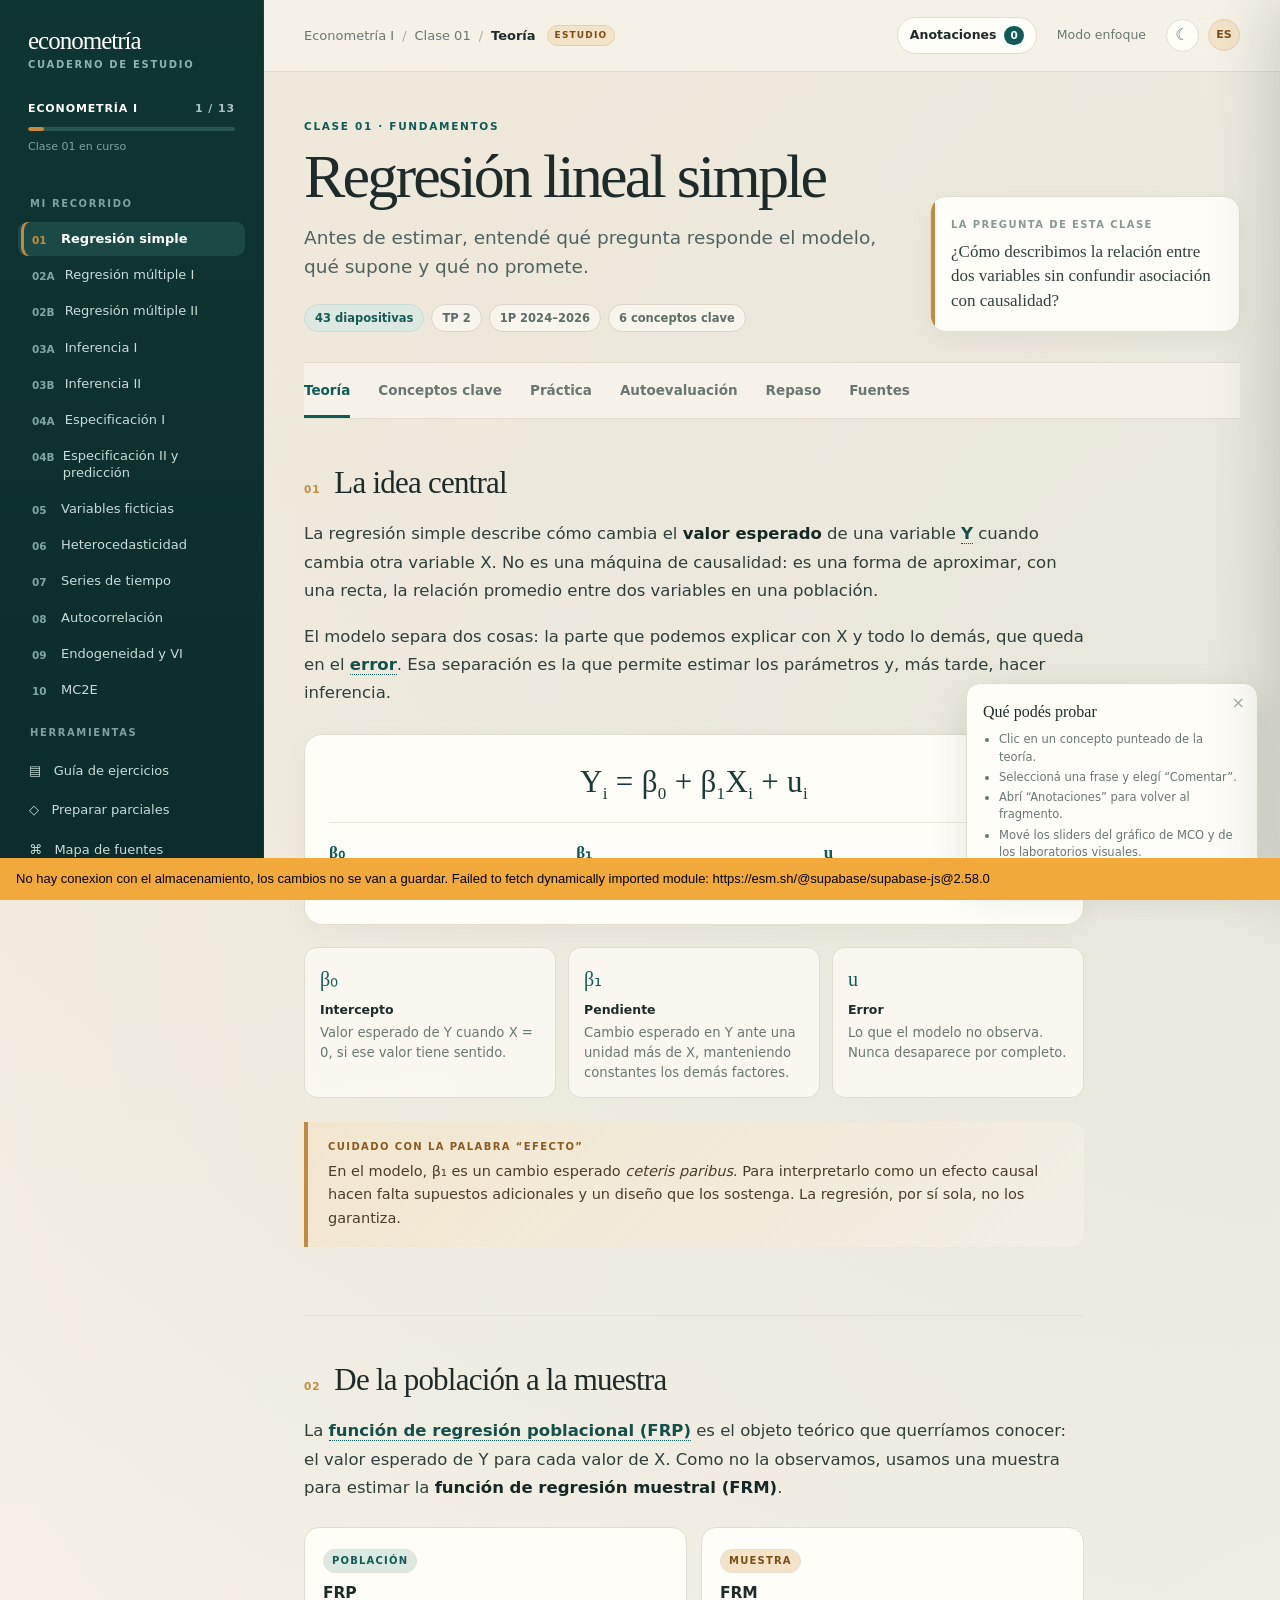
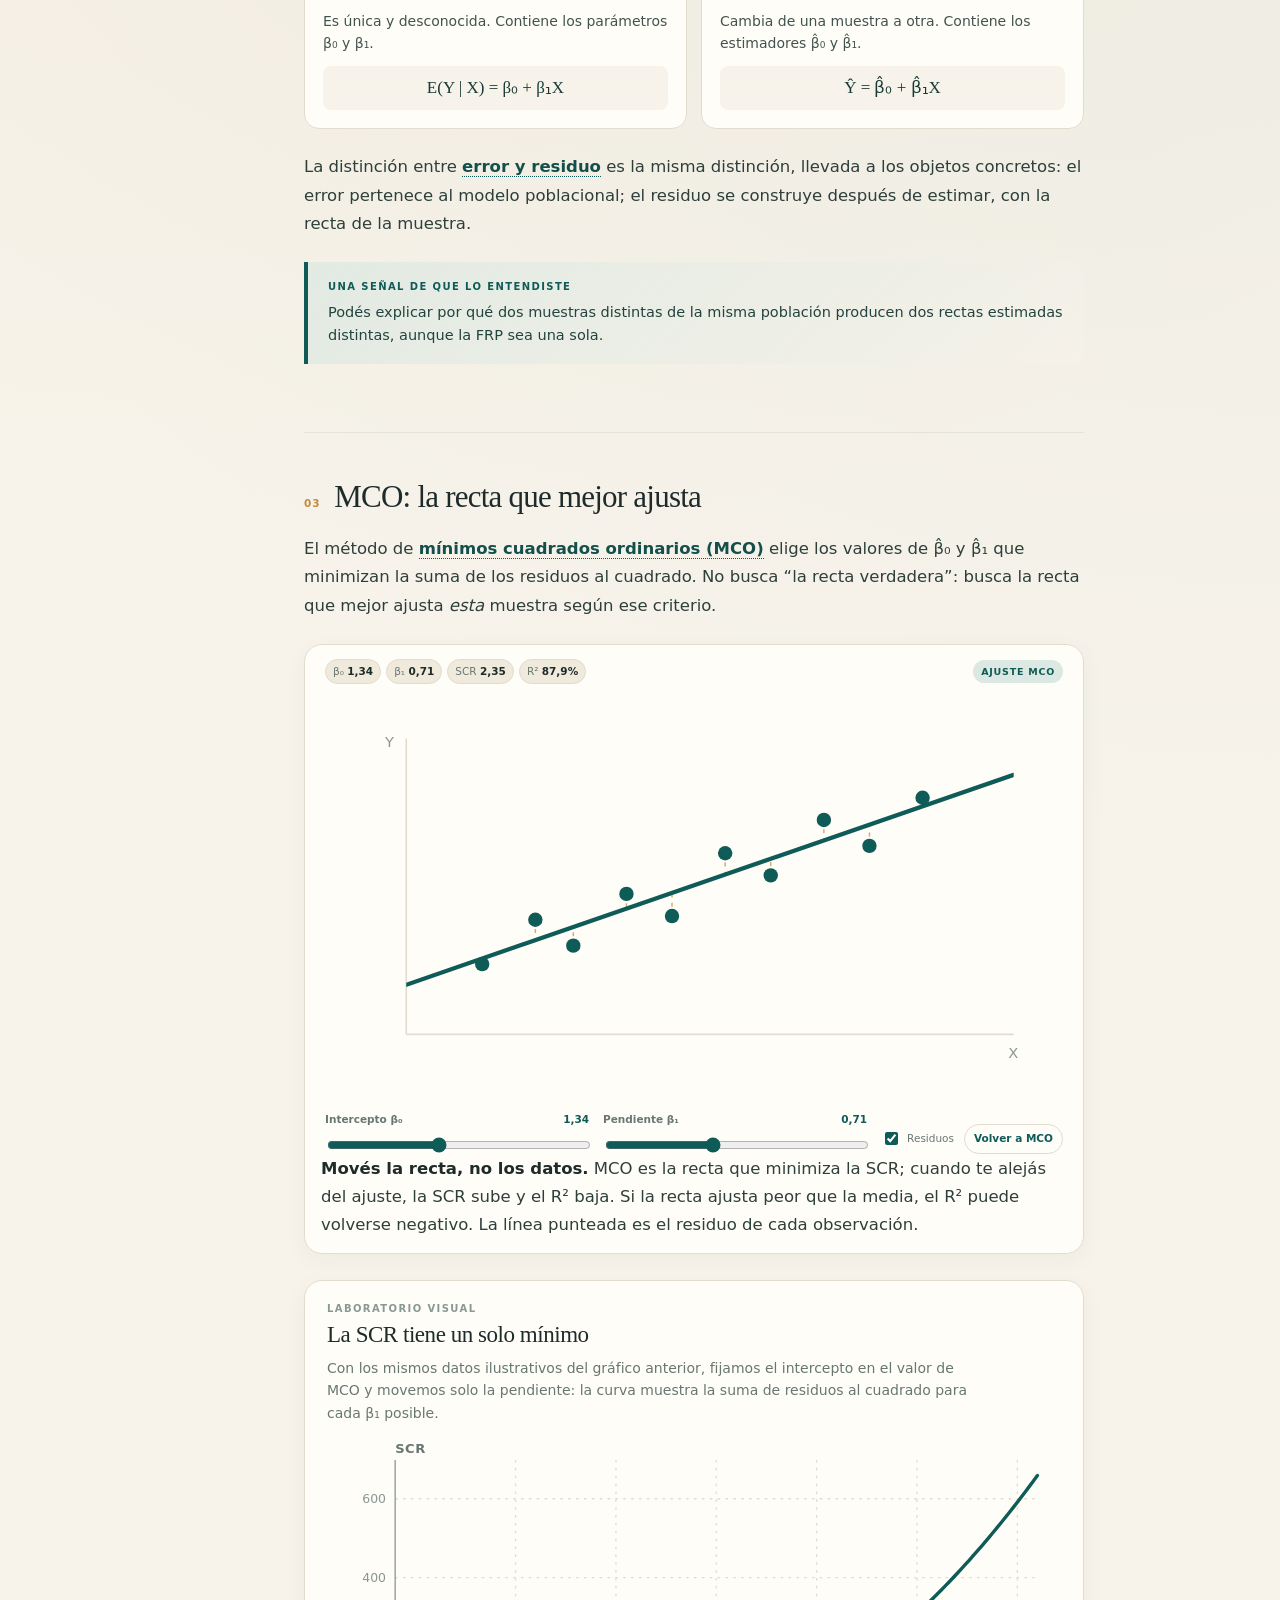
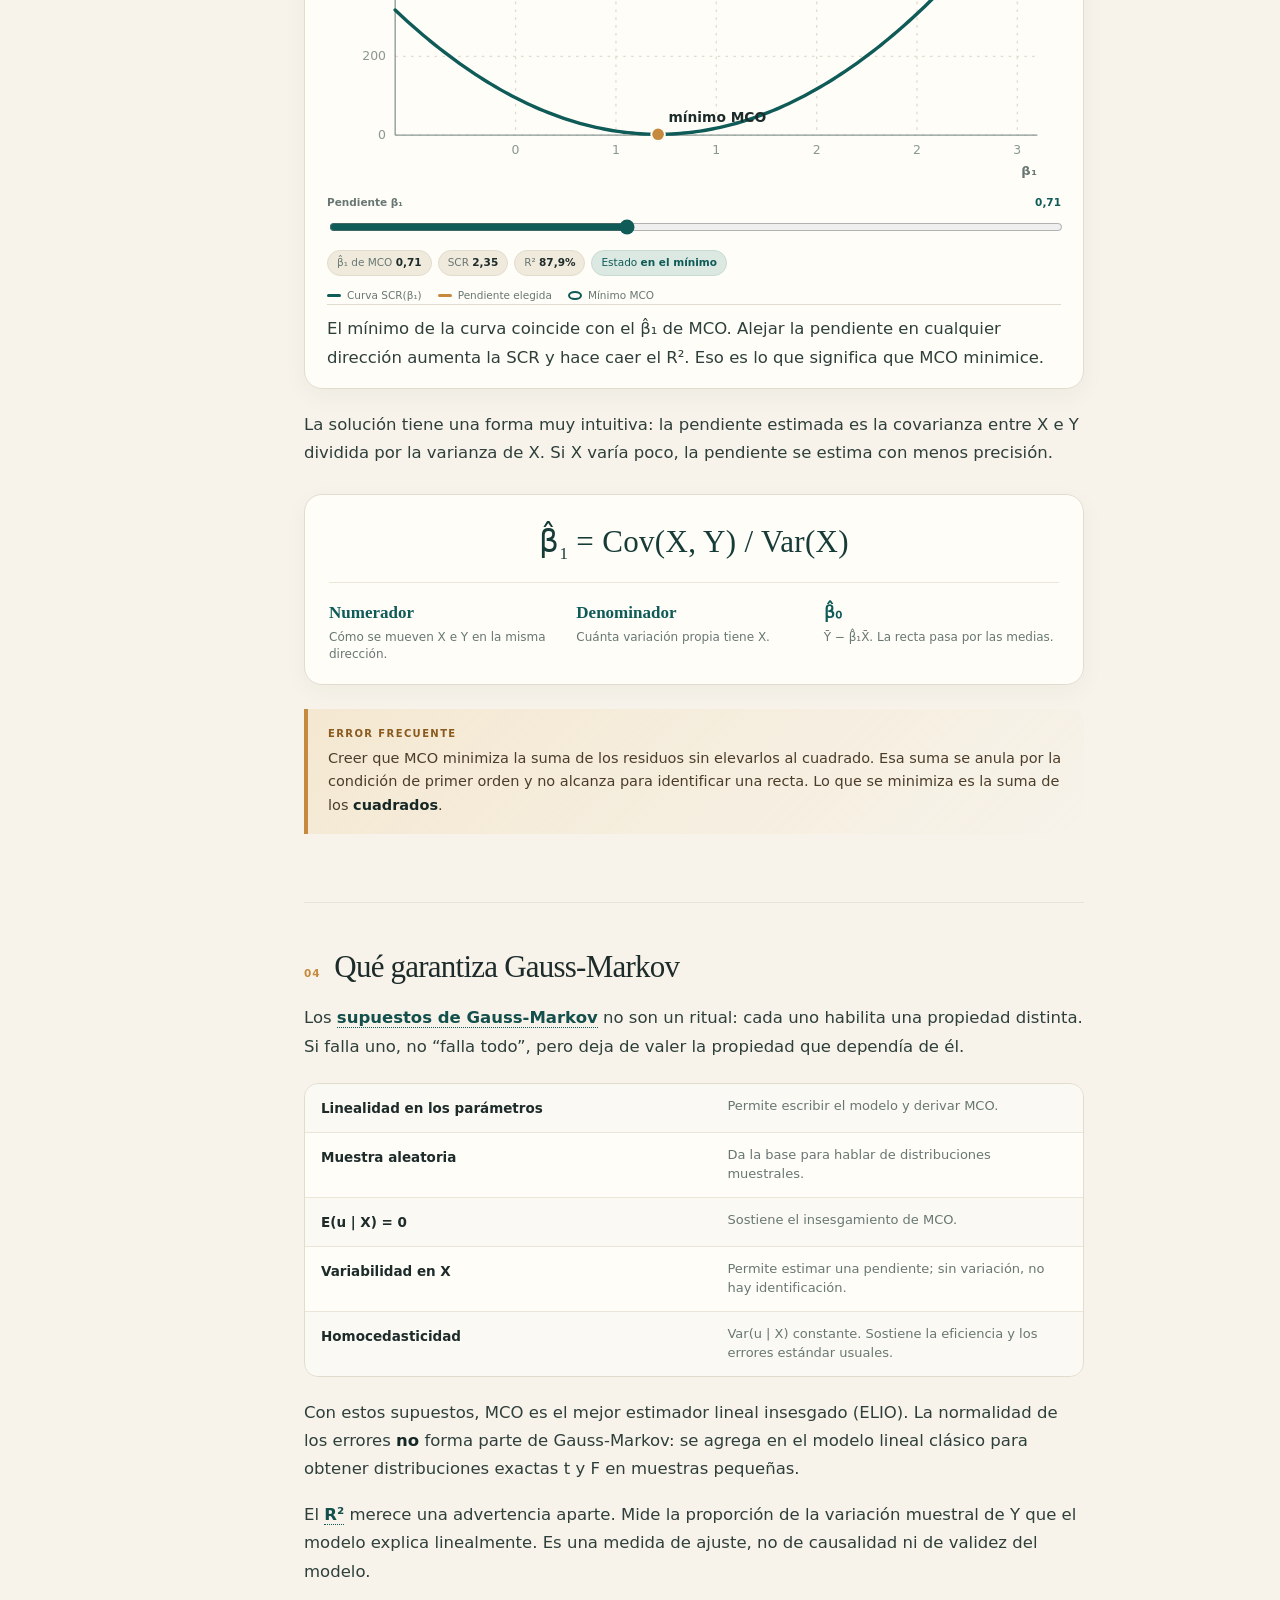
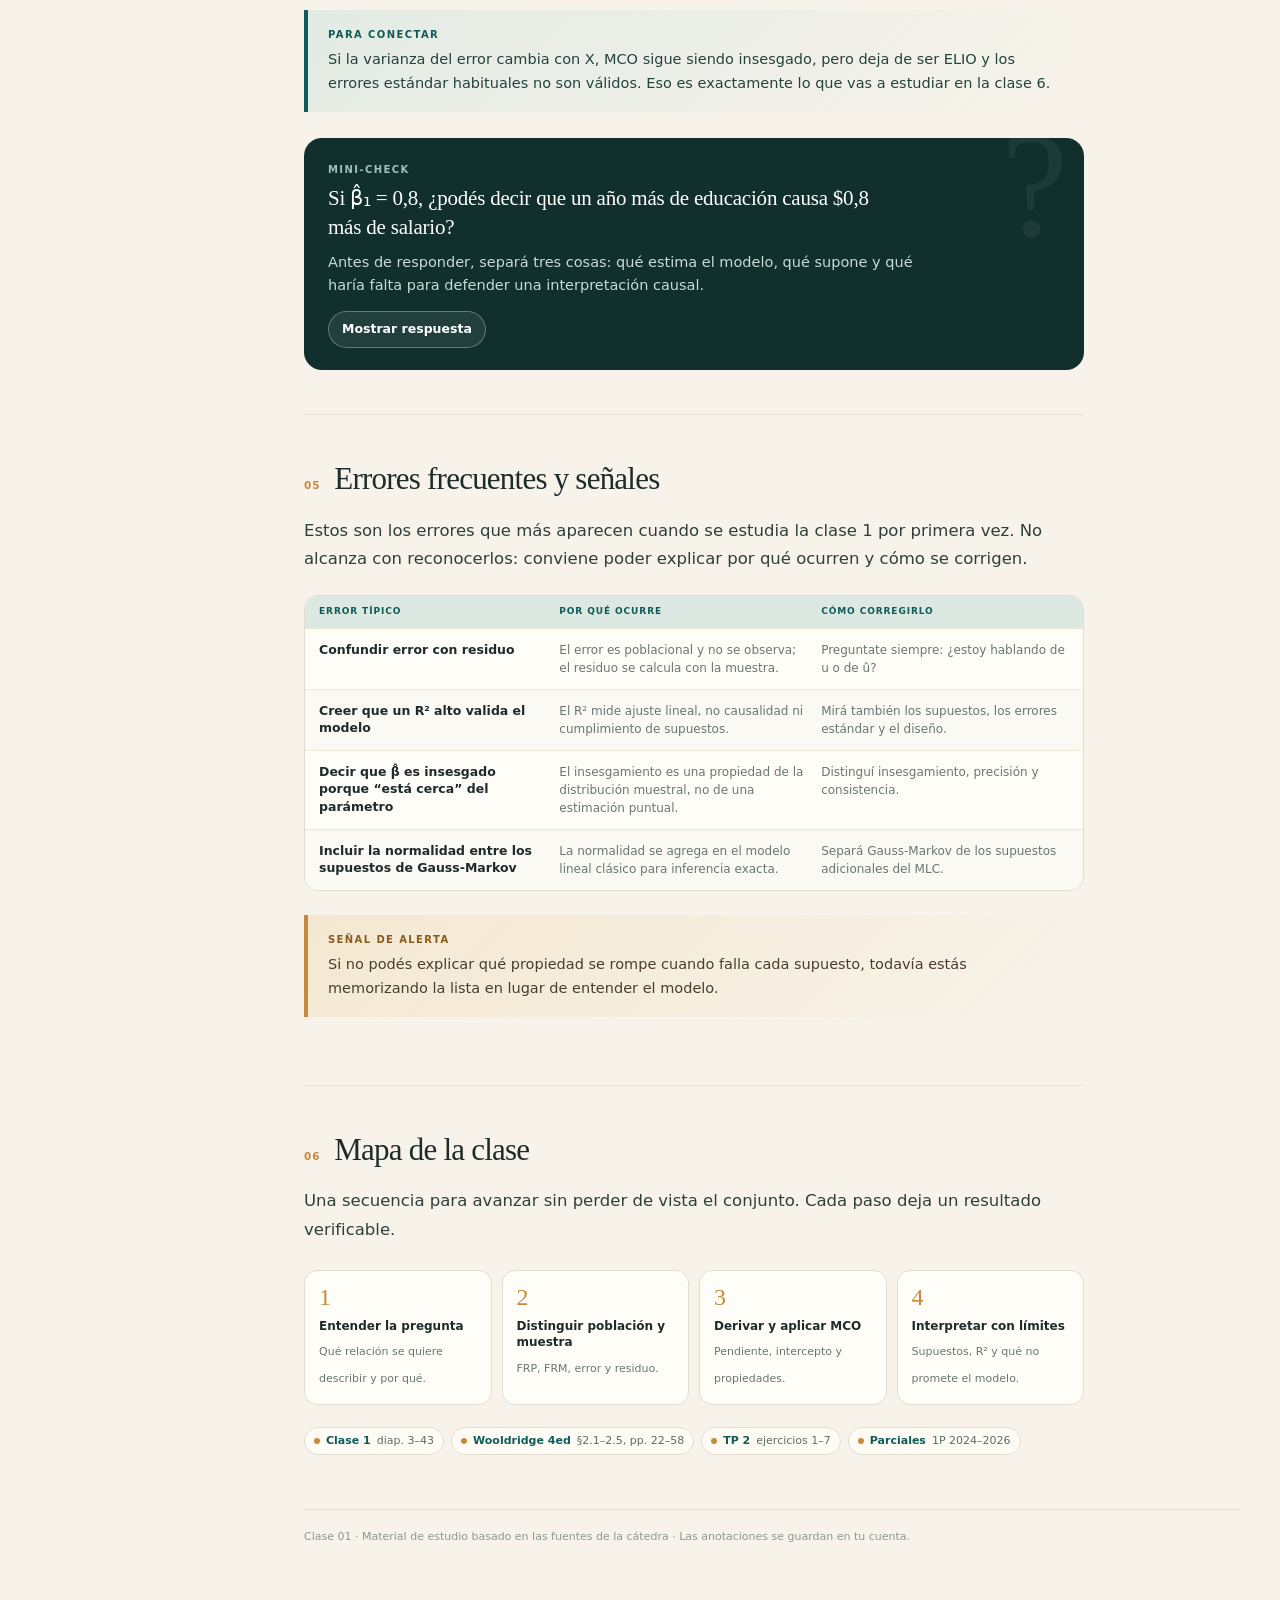
==== commit 85653bab: "Agregar clases 5 a 10 y visualizaciones interactivas" ====
--- a/index.html
+++ b/index.html
@@ -13,7 +13,8 @@
     document.documentElement.setAttribute("data-theme", theme);
   })();
 </script>
-<link rel="stylesheet" href="assets/styles.css?v=7">
+<link rel="stylesheet" href="assets/styles.css?v=14">
+<link rel="stylesheet" href="assets/viz.css?v=14">
 </head>
 <body>
 <div class="layout">
@@ -86,20 +87,27 @@
     <li>Clic en un concepto punteado de la teoría.</li>
     <li>Seleccioná una frase y elegí “Comentar”.</li>
     <li>Abrí “Anotaciones” para volver al fragmento.</li>
-    <li>Mové los sliders del gráfico de MCO.</li>
+    <li>Mové los sliders del gráfico de MCO y de los laboratorios visuales.</li>
   </ul>
 </div>
 
 <script src="storage.js" data-app="econometria"></script>
-<script src="content/indice.js?v=7"></script>
-<script src="content/clase-01.js?v=7"></script>
-<script src="content/clase-02a.js?v=7"></script>
-<script src="content/clase-02b.js?v=7"></script>
-<script src="content/clase-03a.js?v=7"></script>
-<script src="content/clase-03b.js?v=7"></script>
-<script src="content/clase-04a.js?v=7"></script>
-<script src="content/clase-04b.js?v=7"></script>
-<script src="assets/store.js?v=7"></script>
-<script src="assets/app.js?v=7"></script>
+<script src="content/indice.js?v=14"></script>
+<script src="content/clase-01.js?v=14"></script>
+<script src="content/clase-02a.js?v=14"></script>
+<script src="content/clase-02b.js?v=14"></script>
+<script src="content/clase-03a.js?v=14"></script>
+<script src="content/clase-03b.js?v=14"></script>
+<script src="content/clase-04a.js?v=14"></script>
+<script src="content/clase-04b.js?v=14"></script>
+<script src="content/clase-05.js?v=14"></script>
+<script src="content/clase-06.js?v=14"></script>
+<script src="content/clase-07.js?v=14"></script>
+<script src="content/clase-08.js?v=14"></script>
+<script src="content/clase-09.js?v=14"></script>
+<script src="content/clase-10.js?v=14"></script>
+<script src="assets/store.js?v=14"></script>
+<script src="assets/viz.js?v=14"></script>
+<script src="assets/app.js?v=14"></script>
 </body>
 </html>
--- a/assets/viz.css
+++ b/assets/viz.css
@@ -0,0 +1,208 @@
+.viz{
+  background:var(--card);
+  border:1px solid var(--line);
+  border-radius:18px;
+  padding:20px 22px 16px;
+  margin:26px 0 22px;
+  box-shadow:0 7px 24px rgba(20,40,37,.045);
+}
+.viz-head h3{
+  font-family:var(--serif);
+  font-weight:400;
+  font-size:23px;
+  line-height:1.2;
+  letter-spacing:-.02em;
+  margin:4px 0 8px;
+  color:var(--ink);
+}
+.viz-head p{
+  font-size:14px;
+  line-height:1.6;
+  color:var(--muted);
+  margin:0;
+  max-width:660px;
+}
+.viz-body{margin-top:15px}
+.viz-stage{display:grid;gap:8px}
+.viz-svg{display:block;width:100%;height:auto;overflow:visible}
+
+.viz-grid{stroke:var(--line);stroke-width:1;stroke-dasharray:2 4}
+.viz-axis{stroke:var(--soft);stroke-width:1}
+.viz-tick{
+  fill:var(--soft);
+  font-size:9.5px;
+  font-family:var(--sans);
+  font-variant-numeric:tabular-nums;
+}
+.viz-axis-title{
+  fill:var(--muted);
+  font-size:10px;
+  font-weight:700;
+  letter-spacing:.04em;
+  font-family:var(--sans);
+}
+
+.viz-line{fill:none;stroke:var(--teal);stroke-width:2.6;stroke-linecap:round;stroke-linejoin:round}
+.viz-line-2{fill:none;stroke:var(--ochre);stroke-width:2.2;stroke-linecap:round;stroke-linejoin:round}
+.viz-line-ghost{fill:none;stroke:var(--soft);stroke-width:1.2;stroke-dasharray:4 4;opacity:.65}
+.viz-line-tangent{stroke:var(--ochre);stroke-width:1.8;stroke-dasharray:5 4;stroke-linecap:round}
+
+.viz-guide{stroke:var(--teal);stroke-width:1;stroke-dasharray:3 4;opacity:.6}
+.viz-guide-ochre{stroke:var(--ochre);stroke-width:1;stroke-dasharray:3 4;opacity:.85}
+.viz-zero{stroke:var(--soft);stroke-width:1;stroke-dasharray:2 4;opacity:.7}
+
+.viz-dot{fill:var(--teal);stroke:var(--card);stroke-width:1.5}
+.viz-dot-ochre{fill:var(--ochre);stroke:var(--card);stroke-width:1.5}
+.viz-dot-hollow{fill:var(--card);stroke:var(--teal);stroke-width:2}
+
+.viz-area{fill:var(--teal);opacity:.18}
+.viz-area-ochre{fill:var(--ochre);opacity:.18}
+.viz-tail{fill:var(--ochre);opacity:.48}
+
+.viz-text{
+  fill:var(--ink);
+  font-size:10.5px;
+  font-family:var(--sans);
+  font-weight:650;
+}
+.viz-text-muted{
+  fill:var(--muted);
+  font-size:10px;
+  font-family:var(--sans);
+}
+.viz-value{
+  fill:var(--ink);
+  font-size:11px;
+  font-family:var(--sans);
+  font-weight:750;
+  font-variant-numeric:tabular-nums;
+}
+
+.viz-controls{
+  display:grid;
+  grid-template-columns:repeat(auto-fit,minmax(190px,1fr));
+  gap:12px 20px;
+  align-items:end;
+  margin-top:14px;
+}
+.viz-checks{display:flex;flex-direction:column;gap:7px;justify-content:end;padding-bottom:2px}
+
+.viz-seg{display:flex;flex-wrap:wrap;gap:5px;align-items:center}
+.viz-seg button{
+  border:1px solid var(--line);
+  background:transparent;
+  border-radius:999px;
+  padding:5px 10px;
+  font-size:11px;
+  font-weight:650;
+  color:var(--muted);
+  cursor:pointer;
+  transition:background .16s ease,color .16s ease,border-color .16s ease;
+}
+.viz-seg button:hover{background:var(--paper-deep);color:var(--teal)}
+.viz-seg button.active{
+  background:var(--sage);
+  border-color:var(--sage-deep);
+  color:var(--teal);
+  font-weight:750;
+}
+
+.viz-metrics{display:flex;flex-wrap:wrap;gap:6px;margin-top:13px}
+.viz-metric{
+  font-size:10.5px;
+  color:var(--muted);
+  background:var(--paper-deep);
+  border:1px solid var(--line);
+  border-radius:999px;
+  padding:4px 9px;
+  line-height:1.5;
+}
+.viz-metric b{color:var(--ink);font-variant-numeric:tabular-nums;font-weight:750}
+.viz-metric.is-good{background:var(--sage);border-color:var(--sage-deep);color:var(--teal)}
+.viz-metric.is-good b{color:var(--teal)}
+.viz-metric.is-warn{background:var(--ochre-soft);border-color:#e5cfaa;color:#7a4d16}
+.viz-metric.is-warn b{color:#7a4d16}
+
+.viz-readout{
+  font-size:12.5px;
+  line-height:1.6;
+  color:var(--muted);
+  margin:12px 0 0;
+  padding:11px 13px;
+  background:var(--paper-deep);
+  border-radius:10px;
+  border-left:3px solid var(--teal);
+}
+.viz-readout b{color:var(--ink);font-weight:750}
+
+.viz-legend{
+  display:flex;
+  flex-wrap:wrap;
+  gap:7px 16px;
+  margin-top:11px;
+  font-size:10.5px;
+  color:var(--muted);
+}
+.viz-legend span{display:inline-flex;align-items:center;gap:6px}
+.viz-swatch{
+  display:inline-block;
+  width:14px;
+  height:3px;
+  border-radius:2px;
+  background:var(--teal);
+  flex:0 0 auto;
+}
+.viz-swatch.ochre{background:var(--ochre)}
+.viz-swatch.hollow{
+  height:9px;
+  border-radius:50%;
+  background:var(--card);
+  border:2px solid var(--teal);
+}
+.viz-eq{
+  font-family:var(--serif);
+  font-size:16.5px;
+  line-height:1.3;
+  color:var(--ink);
+  text-align:center;
+  margin:12px 0 2px;
+}
+.viz-eq sup{font-size:.62em}
+.viz-hint{
+  font-size:11.5px;
+  line-height:1.55;
+  color:var(--muted);
+  margin:12px 0 0;
+  padding-top:10px;
+  border-top:1px solid var(--line);
+}
+.viz-hint b{color:var(--ink)}
+.viz-error{font-size:13px;color:var(--danger);margin:0}
+
+html[data-theme="dark"] .viz{box-shadow:none}
+html[data-theme="dark"] .viz-metric,
+html[data-theme="dark"] .viz-readout{background:var(--paper-deep)}
+html[data-theme="dark"] .viz-metric.is-good{background:var(--sage);border-color:var(--sage-deep)}
+html[data-theme="dark"] .viz-metric.is-good b{color:var(--teal)}
+html[data-theme="dark"] .viz-metric.is-warn{background:var(--ochre-soft);border-color:#5b4526;color:#f0c987}
+html[data-theme="dark"] .viz-metric.is-warn b{color:#f0c987}
+html[data-theme="dark"] .viz-seg button.active{background:var(--sage);border-color:var(--sage-deep);color:var(--teal)}
+html[data-theme="dark"] .viz-dot,
+html[data-theme="dark"] .viz-dot-ochre{stroke:var(--card)}
+html[data-theme="dark"] .viz-dot-hollow{fill:var(--card)}
+
+@media (max-width:700px){
+  .viz{padding:16px 14px 13px;border-radius:14px}
+  .viz-head h3{font-size:20px}
+  .viz-head p{font-size:13px}
+  .viz-controls{grid-template-columns:1fr}
+  .viz-metric{font-size:10px}
+  .viz-stage{overflow-x:auto;-webkit-overflow-scrolling:touch}
+  .viz-svg{min-width:440px}
+  .chart-stage{overflow-x:auto;-webkit-overflow-scrolling:touch}
+  .chart-stage .scatter{min-width:440px}
+}
+
+@media print{
+  .viz{break-inside:avoid;box-shadow:none}
+}
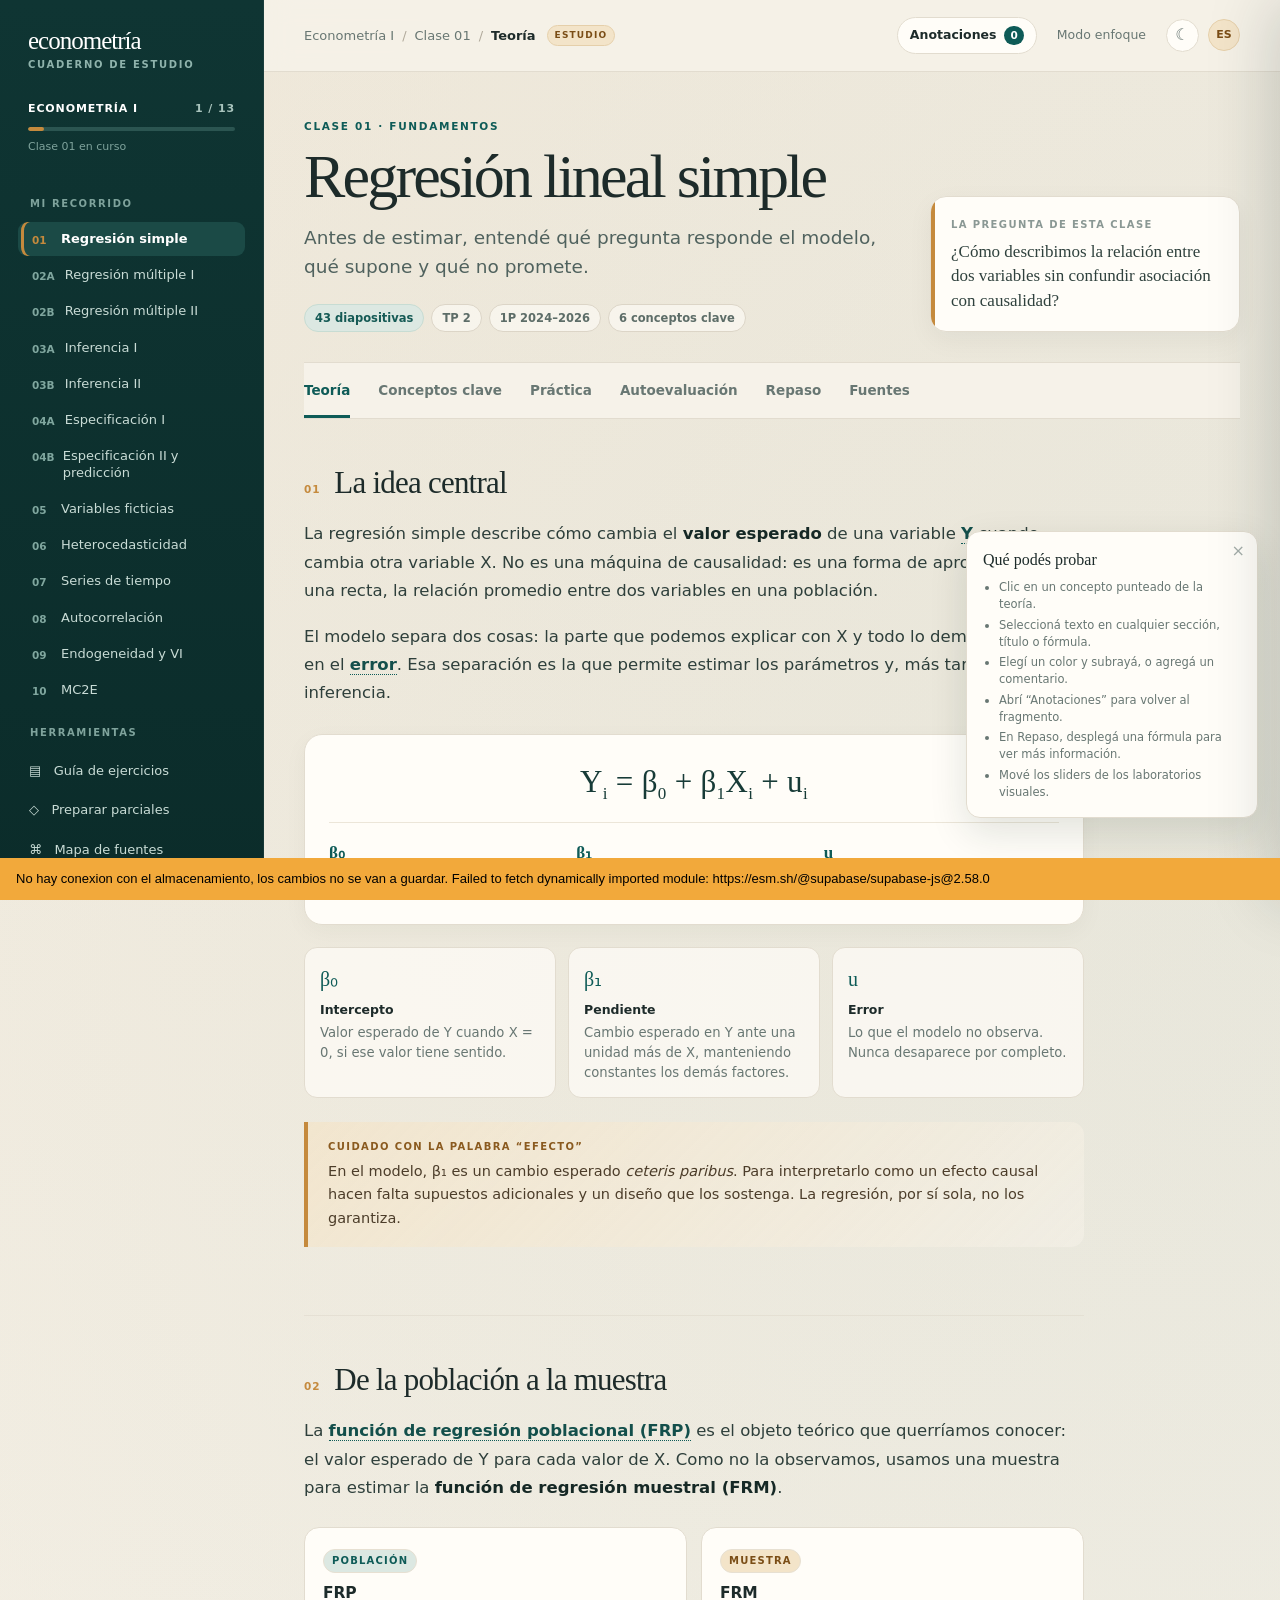
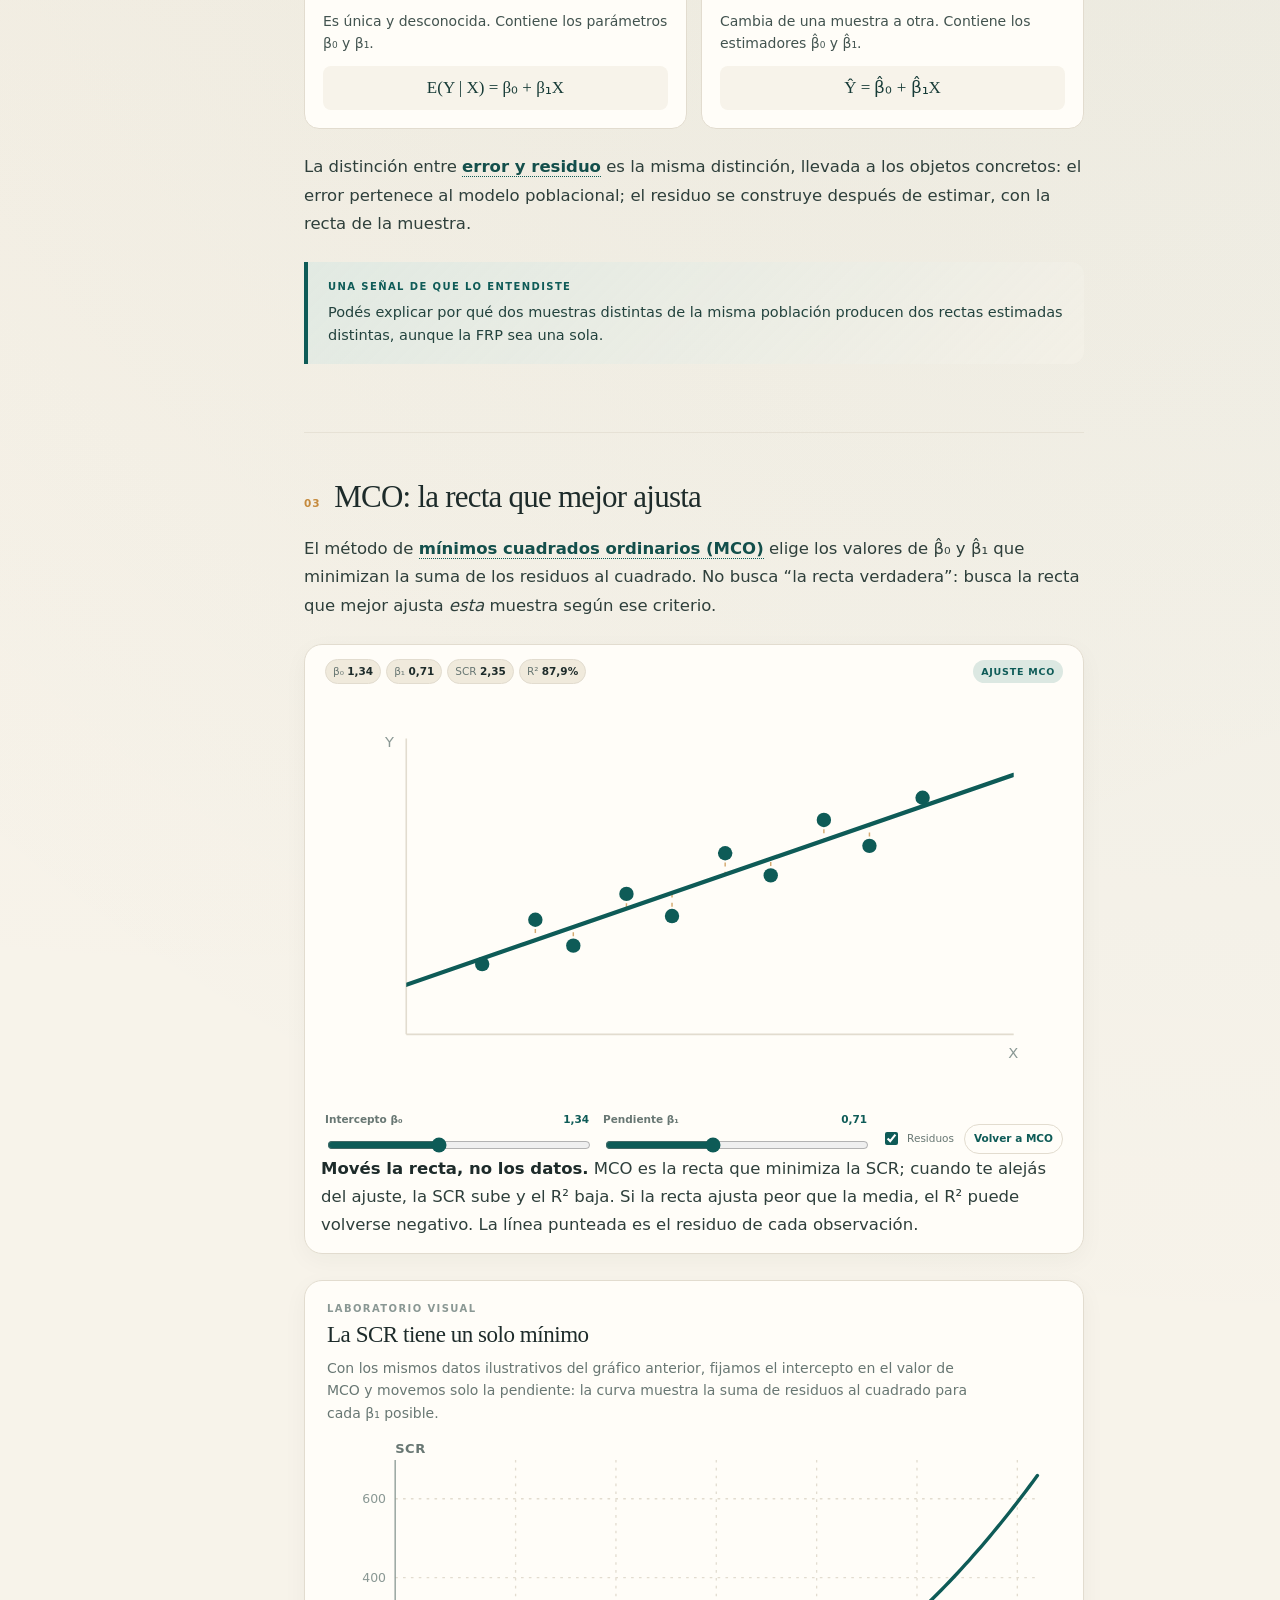
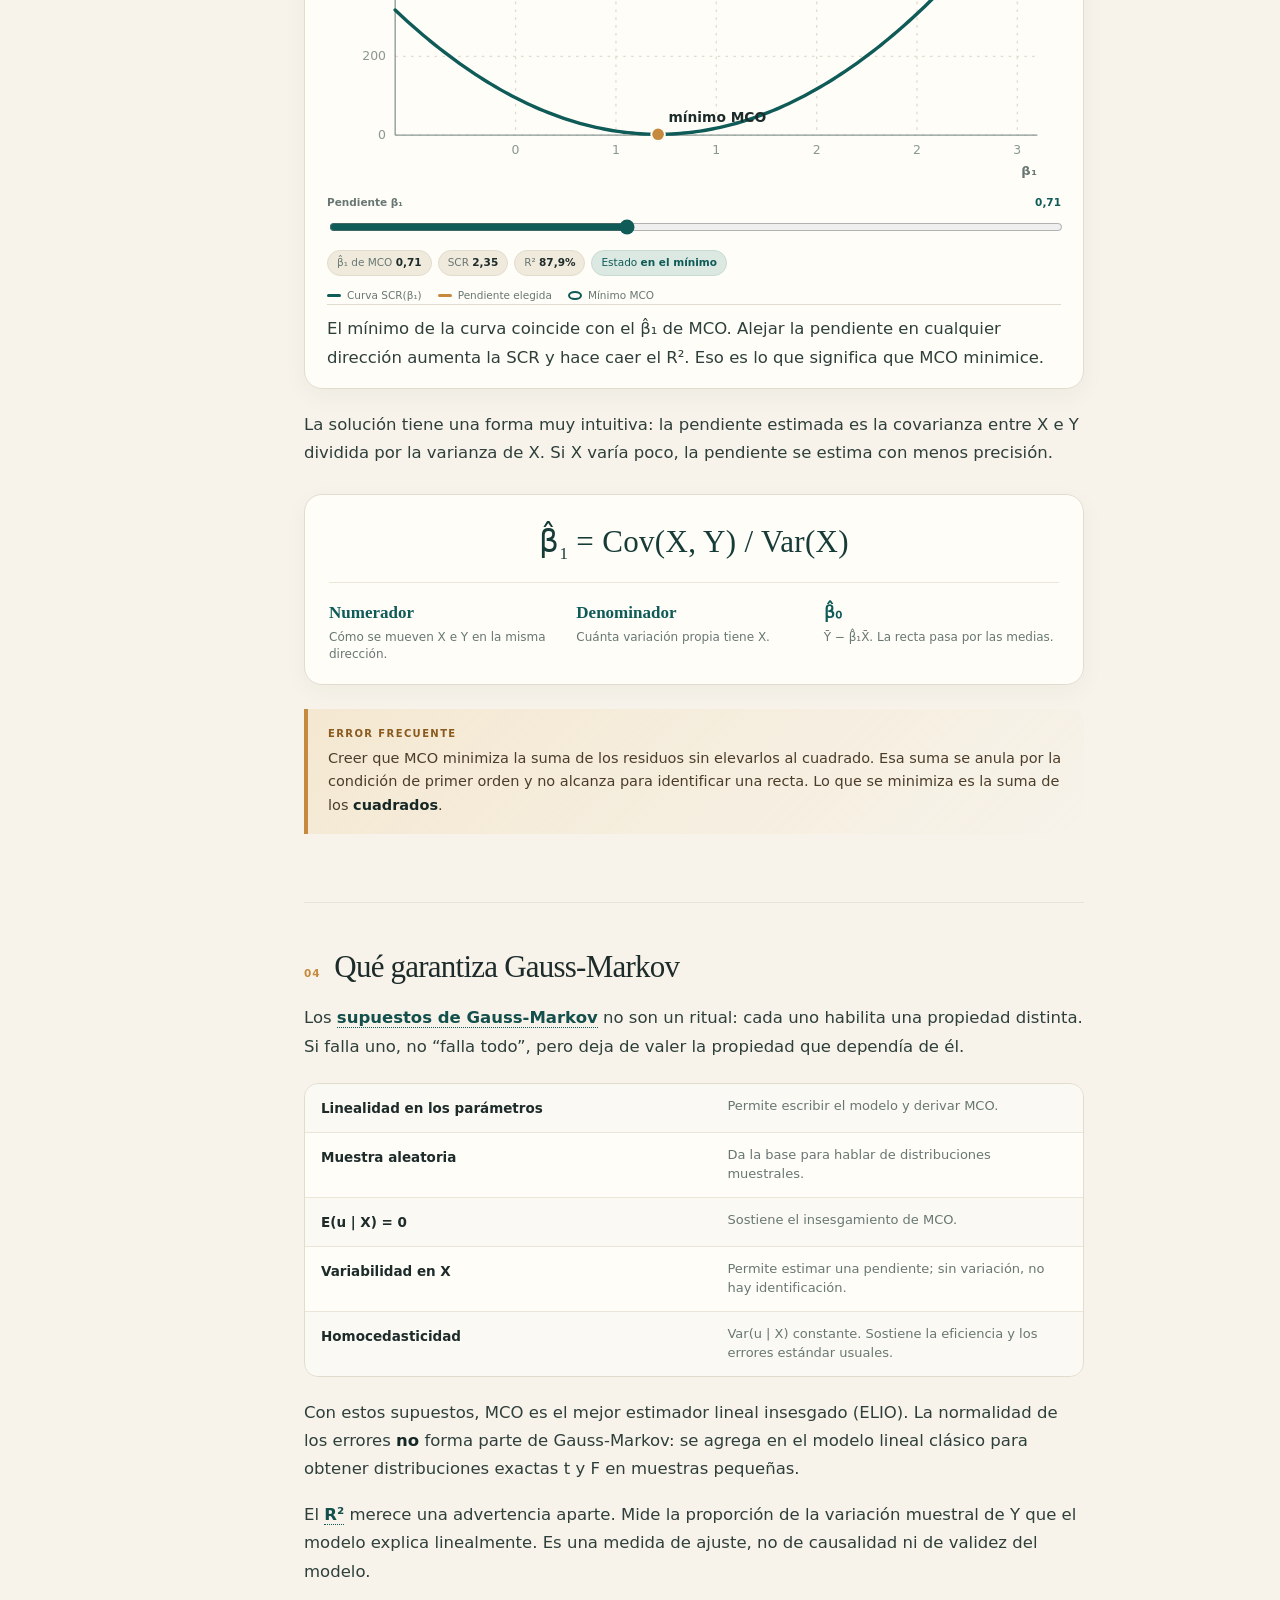
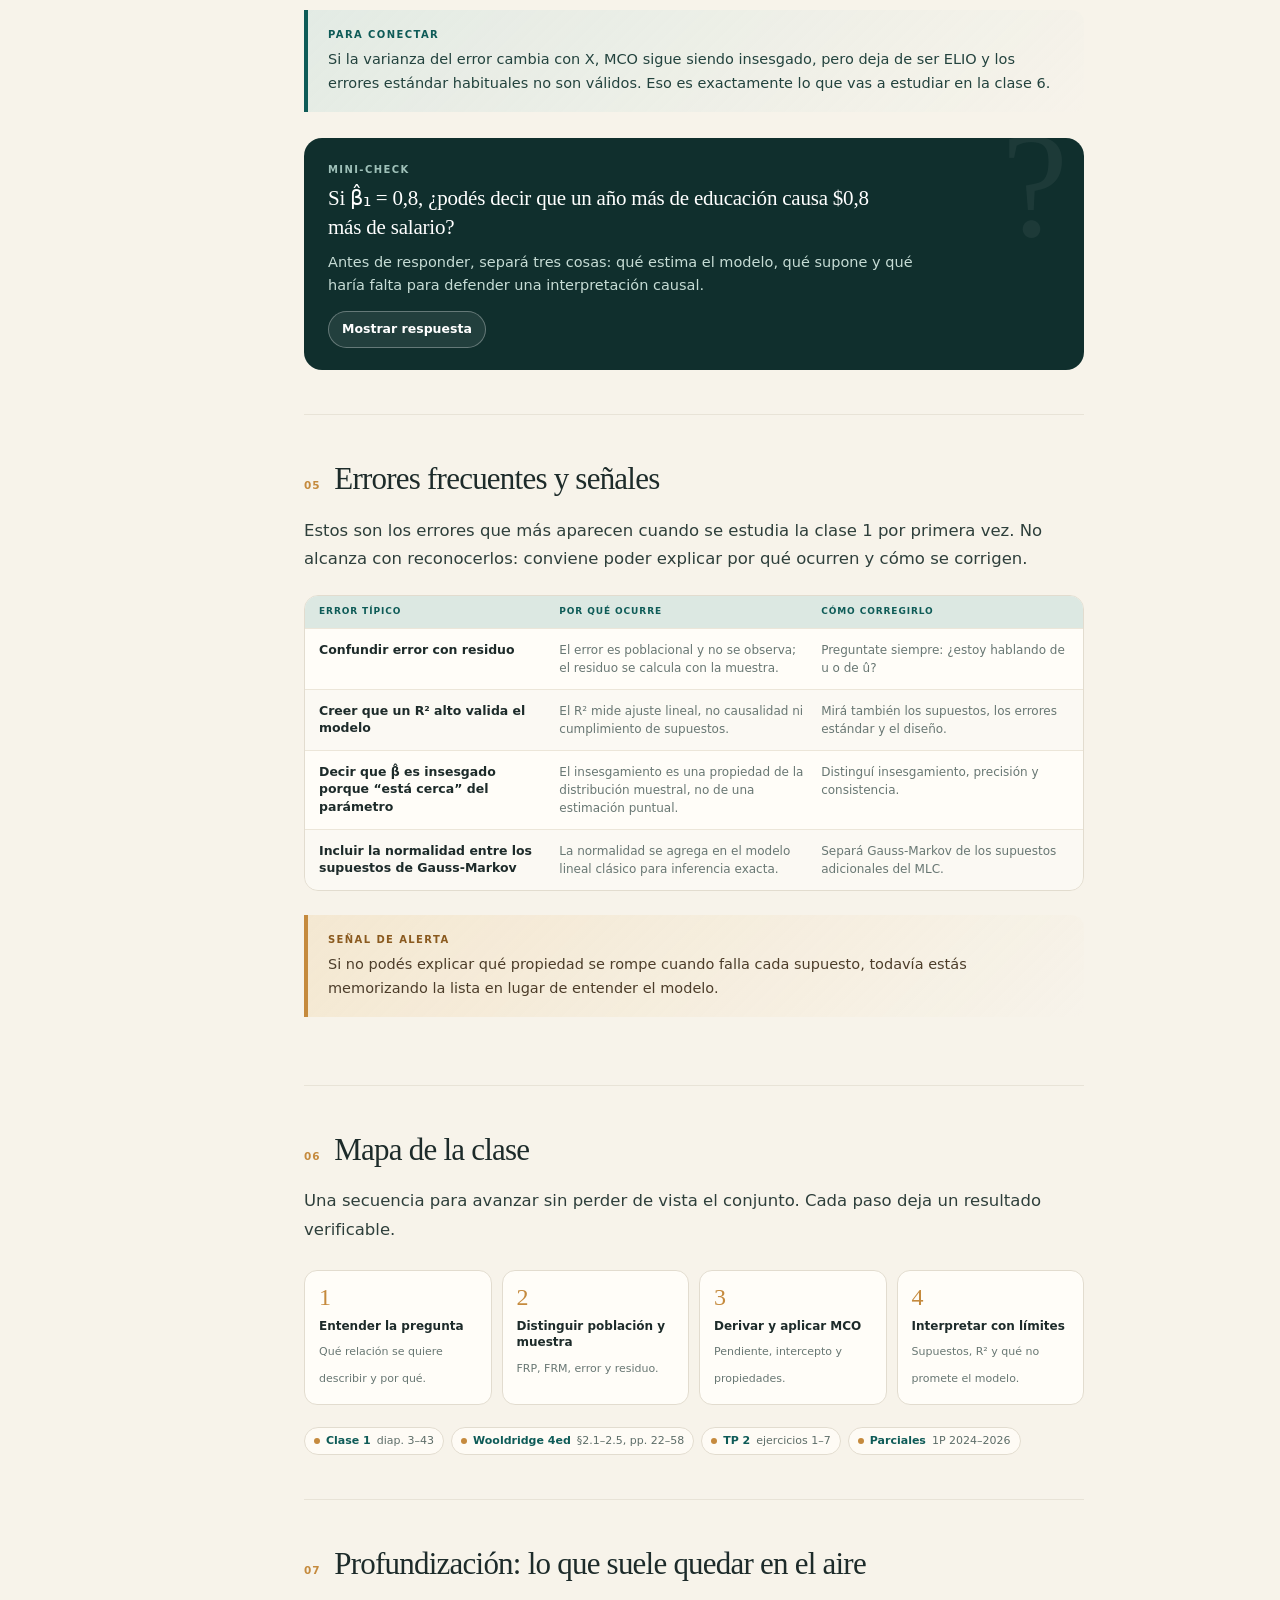
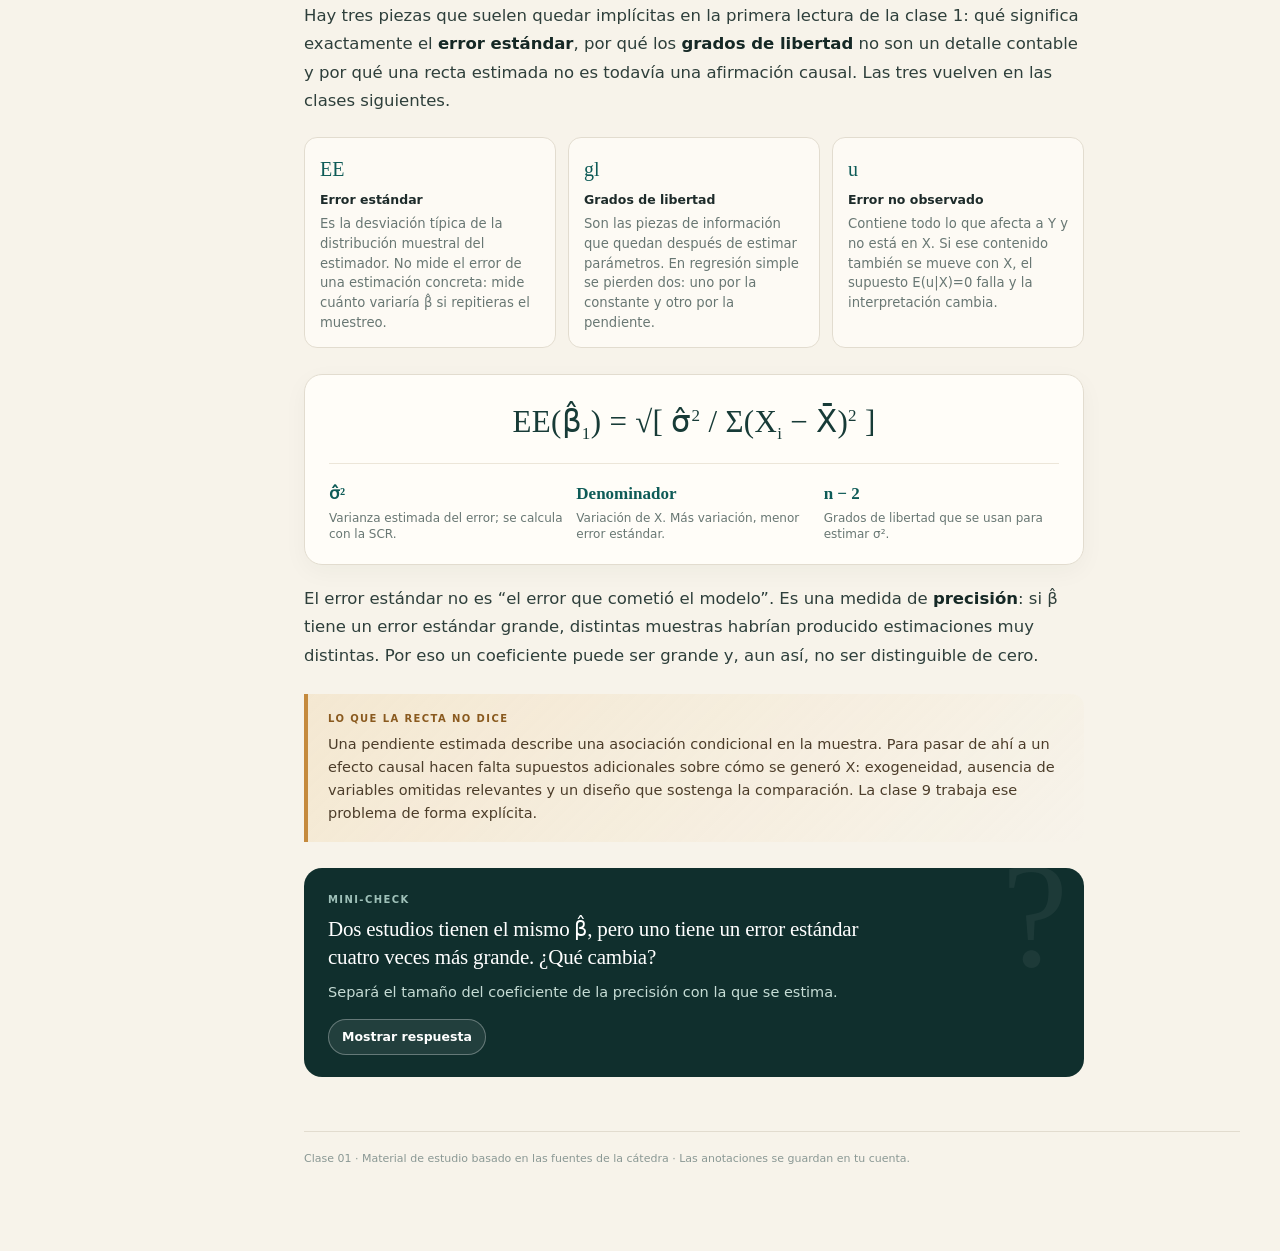
==== commit 4d932a16: "Ampliar teoria, conceptos y anotaciones" ====
--- a/index.html
+++ b/index.html
@@ -13,8 +13,8 @@
     document.documentElement.setAttribute("data-theme", theme);
   })();
 </script>
-<link rel="stylesheet" href="assets/styles.css?v=14">
-<link rel="stylesheet" href="assets/viz.css?v=14">
+<link rel="stylesheet" href="assets/styles.css?v=21">
+<link rel="stylesheet" href="assets/viz.css?v=23">
 </head>
 <body>
 <div class="layout">
@@ -63,6 +63,13 @@
 </aside>
 
 <div class="selection-toolbar" id="selectionToolbar" role="toolbar" aria-label="Acciones sobre la selección">
+  <div class="selection-colors" role="group" aria-label="Color del subrayado">
+    <button class="swatch swatch-yellow active" data-color="yellow" type="button" aria-label="Amarillo" aria-pressed="true" title="Amarillo"></button>
+    <button class="swatch swatch-green" data-color="green" type="button" aria-label="Verde" aria-pressed="false" title="Verde"></button>
+    <button class="swatch swatch-blue" data-color="blue" type="button" aria-label="Celeste" aria-pressed="false" title="Celeste"></button>
+    <button class="swatch swatch-rose" data-color="rose" type="button" aria-label="Rosa" aria-pressed="false" title="Rosa"></button>
+  </div>
+  <span class="sep"></span>
   <button data-action="highlight" type="button">Subrayar</button>
   <span class="sep"></span>
   <button data-action="comment" type="button">Comentar</button>
@@ -85,29 +92,31 @@
   <h4>Qué podés probar</h4>
   <ul>
     <li>Clic en un concepto punteado de la teoría.</li>
-    <li>Seleccioná una frase y elegí “Comentar”.</li>
+    <li>Seleccioná texto en cualquier sección, título o fórmula.</li>
+    <li>Elegí un color y subrayá, o agregá un comentario.</li>
     <li>Abrí “Anotaciones” para volver al fragmento.</li>
-    <li>Mové los sliders del gráfico de MCO y de los laboratorios visuales.</li>
+    <li>En Repaso, desplegá una fórmula para ver más información.</li>
+    <li>Mové los sliders de los laboratorios visuales.</li>
   </ul>
 </div>
 
 <script src="storage.js" data-app="econometria"></script>
-<script src="content/indice.js?v=14"></script>
-<script src="content/clase-01.js?v=14"></script>
-<script src="content/clase-02a.js?v=14"></script>
-<script src="content/clase-02b.js?v=14"></script>
-<script src="content/clase-03a.js?v=14"></script>
-<script src="content/clase-03b.js?v=14"></script>
-<script src="content/clase-04a.js?v=14"></script>
-<script src="content/clase-04b.js?v=14"></script>
-<script src="content/clase-05.js?v=14"></script>
-<script src="content/clase-06.js?v=14"></script>
-<script src="content/clase-07.js?v=14"></script>
-<script src="content/clase-08.js?v=14"></script>
-<script src="content/clase-09.js?v=14"></script>
-<script src="content/clase-10.js?v=14"></script>
-<script src="assets/store.js?v=14"></script>
-<script src="assets/viz.js?v=14"></script>
-<script src="assets/app.js?v=14"></script>
+<script src="content/indice.js?v=23"></script>
+<script src="content/clase-01.js?v=23"></script>
+<script src="content/clase-02a.js?v=23"></script>
+<script src="content/clase-02b.js?v=23"></script>
+<script src="content/clase-03a.js?v=23"></script>
+<script src="content/clase-03b.js?v=23"></script>
+<script src="content/clase-04a.js?v=23"></script>
+<script src="content/clase-04b.js?v=23"></script>
+<script src="content/clase-05.js?v=23"></script>
+<script src="content/clase-06.js?v=23"></script>
+<script src="content/clase-07.js?v=23"></script>
+<script src="content/clase-08.js?v=23"></script>
+<script src="content/clase-09.js?v=23"></script>
+<script src="content/clase-10.js?v=23"></script>
+<script src="assets/store.js?v=23"></script>
+<script src="assets/viz.js?v=23"></script>
+<script src="assets/app.js?v=23"></script>
 </body>
 </html>
--- a/assets/styles.css
+++ b/assets/styles.css
@@ -15,6 +15,8 @@
     --ochre-soft:#f3e4c9;
     --yellow:#f4d98d;
     --green:#bfe0cf;
+    --blue:#c9e3f2;
+    --rose:#f3cdd6;
     --danger:#a34634;
     --radius:16px;
     --shadow:0 18px 50px rgba(20,40,37,.12);
@@ -39,6 +41,8 @@
     --ochre-soft:#3a2c19;
     --yellow:#6b531b;
     --green:#1f4a36;
+    --blue:#1d4054;
+    --rose:#4d2630;
     --danger:#f08a76;
     --shadow:0 18px 50px rgba(0,0,0,.38);
   }
@@ -407,7 +411,11 @@
   .card-num{font-size:10px;font-weight:800;letter-spacing:.1em;color:var(--ochre)}
   .concept-card h3{font-size:16px;margin:0}
   .concept-card p{font-size:13px;line-height:1.5;color:var(--muted);margin:0;flex:1}
-  .card-source{font-size:10.5px;color:#8a9894;border-top:1px solid #eee8dc;padding-top:8px;margin-top:4px}
+  .card-meta{display:flex;flex-wrap:wrap;align-items:flex-end;justify-content:space-between;gap:6px 8px;border-top:1px solid #eee8dc;padding-top:8px;margin-top:4px}
+  .card-source{font-size:10.5px;color:#8a9894;border-top:0;padding-top:0;margin-top:0}
+  .card-flags{display:flex;flex-wrap:wrap;gap:4px;justify-content:flex-end}
+  .card-flag{font-size:8.5px;font-weight:800;letter-spacing:.06em;text-transform:uppercase;color:#7a4d16;background:var(--ochre-soft);border:1px solid #e5cfaa;border-radius:999px;padding:2px 6px;white-space:nowrap}
+  .card-flag.visual{color:var(--teal);background:var(--sage);border-color:var(--sage-deep)}
 
   /* practice */
   .exercise-list{display:flex;flex-direction:column;gap:12px;padding-bottom:28px}
@@ -487,7 +495,8 @@
   }
   .drawer-close:hover{background:var(--paper);color:var(--ink)}
   .drawer-body{padding:18px 22px 30px;overflow-y:auto;flex:1}
-  .drawer-tabs{display:flex;gap:3px;background:#f1ece1;border-radius:10px;padding:4px;margin-bottom:20px}
+  .drawer-tabs{display:flex;flex-wrap:wrap;gap:3px;background:#f1ece1;border-radius:10px;padding:4px;margin-bottom:20px}
+  .drawer-tab{flex:1 1 auto;white-space:nowrap}
   .drawer-tab{
     flex:1;border:0;background:transparent;border-radius:7px;padding:7px 3px;
     font-size:11px;font-weight:700;color:var(--muted);cursor:pointer;white-space:nowrap;
@@ -502,6 +511,20 @@
   .drawer-body li{font-size:13.2px;line-height:1.58;color:#3d4e4a;margin-bottom:7px}
   .drawer-body li::marker{color:var(--ochre)}
   .drawer-body .mini-label{margin:18px 0 7px}
+  .simple-explanation{
+    background:linear-gradient(135deg,var(--ochre-soft),var(--card));
+    border:1px solid #e5cfaa;border-left:4px solid var(--ochre);border-radius:0 11px 11px 0;
+    padding:13px 15px;margin:0 0 18px;
+  }
+  .simple-explanation .mini-label{margin:0 0 6px;color:#7a4d16}
+  .simple-explanation p{font-size:14px;line-height:1.62;color:#334742;margin:0 0 9px}
+  .simple-explanation p:last-child{margin-bottom:0}
+  .concept-viz-intro{font-size:13px;line-height:1.6;color:var(--muted);margin:0 0 4px}
+  .drawer-body .viz.compact{margin:12px 0 8px;padding:14px;border-radius:13px;box-shadow:none}
+  .drawer-body .viz.compact .viz-head h3{font-size:19px}
+  .drawer-body .viz.compact .viz-controls{grid-template-columns:1fr}
+  .drawer-body .viz.compact .viz-svg{min-width:0}
+  .drawer-body .viz.compact .viz-stage{overflow-x:auto}
   .formula.small{
     background:#f7f3ea;border:1px solid #e9e2d4;border-radius:10px;padding:11px 12px;
     font-family:var(--serif);font-size:16px;line-height:1.7;color:#173b37;margin:12px 0 16px;
@@ -562,6 +585,14 @@
   .annot-quote .dot{width:7px;height:7px;border-radius:50%;flex:0 0 auto;margin-top:6px}
   .dot.yellow{background:var(--ochre)}
   .dot.green{background:#5f9e7e}
+  .dot.blue{background:#5a91b0}
+  .dot.rose{background:#b36a7c}
+  .annot-color-row{display:flex;align-items:center;gap:6px;margin:2px 0 8px;font-size:9.5px;font-weight:750;letter-spacing:.08em;text-transform:uppercase;color:var(--soft)}
+  .annot-color{
+    width:16px;height:16px;padding:0;border-radius:50%;border:2px solid transparent;
+    cursor:pointer;box-shadow:inset 0 0 0 1px rgba(0,0,0,.08);
+  }
+  .annot-color.active{border-color:var(--teal);box-shadow:0 0 0 2px rgba(14,91,87,.16)}
   .annot-note{font-size:12.5px;line-height:1.55;color:#4b5c57;margin:0 0 7px}
   .annot-empty{font-size:12px;color:#9aa6a2;font-style:italic;margin:0 0 7px}
   .annot-meta{font-size:10px;color:#98a39f;margin-bottom:7px}
@@ -579,8 +610,8 @@
 
   /* selection toolbar + popover */
   .selection-toolbar{
-    position:fixed;z-index:90;display:flex;gap:1px;background:var(--teal-deep);
-    border-radius:9px;padding:4px;box-shadow:0 10px 28px rgba(9,28,26,.28);
+    position:fixed;z-index:90;display:flex;align-items:center;gap:1px;background:var(--teal-deep);
+    border-radius:10px;padding:4px;box-shadow:0 10px 28px rgba(9,28,26,.28);
     opacity:0;pointer-events:none;transform:translateY(4px);transition:opacity .15s,transform .15s;
   }
   .selection-toolbar.show{opacity:1;pointer-events:auto;transform:none}
@@ -590,6 +621,25 @@
   }
   .selection-toolbar button:hover{background:rgba(255,255,255,.14)}
   .selection-toolbar .sep{width:1px;background:rgba(255,255,255,.16);margin:5px 2px}
+  .selection-colors{display:flex;align-items:center;gap:5px;padding:0 4px}
+  .selection-toolbar .swatch{
+    width:18px;height:18px;padding:0;border-radius:50%;border:2px solid rgba(255,255,255,.42);
+    box-shadow:inset 0 0 0 1px rgba(0,0,0,.06);
+  }
+  .selection-toolbar .swatch.active{
+    border-color:#fff;box-shadow:0 0 0 2px rgba(255,255,255,.28),inset 0 0 0 1px rgba(0,0,0,.08);
+  }
+  .swatch-yellow{background:var(--yellow)}
+  .swatch-green{background:var(--green)}
+  .swatch-blue{background:var(--blue)}
+  .swatch-rose{background:var(--rose)}
+  .selection-toolbar.mobile{
+    left:12px;right:12px;top:auto;bottom:calc(12px + env(safe-area-inset-bottom,0px));
+    justify-content:center;border-radius:14px;padding:7px 8px;transform:translateY(8px);
+  }
+  .selection-toolbar.mobile.show{transform:none}
+  .selection-toolbar.mobile button{padding:9px 8px}
+  .selection-toolbar.mobile .swatch{width:22px;height:22px}
 
   .comment-popover{
     position:fixed;z-index:95;width:340px;max-width:calc(100vw - 24px);
@@ -597,6 +647,11 @@
     box-shadow:0 18px 50px rgba(20,40,37,.2);padding:15px;display:none;
   }
   .comment-popover.show{display:block;animation:pop .18s ease both}
+  .comment-popover.mobile{
+    left:12px;right:12px;width:auto;max-width:none;max-height:calc(100vh - 24px);overflow-y:auto;
+    border-radius:16px;padding:16px;
+  }
+  .comment-popover.mobile .pop-textarea{min-height:110px;font-size:16px}
   @keyframes pop{from{opacity:0;transform:translateY(5px) scale(.99)}to{opacity:1;transform:none}}
   .pop-quote{
     font-family:var(--serif);font-size:13.5px;line-height:1.45;color:#4d5f59;
@@ -632,7 +687,7 @@
     cursor:pointer;padding:0;white-space:nowrap;
   }
   .hint{
-    position:fixed;right:22px;left:auto;bottom:22px;z-index:50;width:292px;background:var(--card);
+    position:fixed;right:22px;left:auto;bottom:82px;z-index:50;width:292px;background:var(--card);
     border:1px solid var(--line);border-radius:14px;padding:15px 16px 13px;
     box-shadow:0 14px 38px rgba(20,40,37,.12);
   }
@@ -653,6 +708,9 @@
   mark.annot:hover{filter:brightness(.96)}
   mark.hl-yellow{background:linear-gradient(180deg,transparent 52%,var(--yellow) 52%)}
   mark.hl-green{background:linear-gradient(180deg,transparent 52%,var(--green) 52%)}
+  mark.hl-blue{background:linear-gradient(180deg,transparent 52%,var(--blue) 52%)}
+  mark.hl-rose{background:linear-gradient(180deg,transparent 52%,var(--rose) 52%)}
+  mark.has-note{box-shadow:inset 0 -1px 0 rgba(14,91,87,.42)}
   mark.flash{animation:flash 1.6s ease}
   @keyframes flash{
     0%,100%{box-shadow:0 0 0 0 rgba(197,138,61,0)}
@@ -734,6 +792,14 @@
   html[data-theme="dark"] .annot-note{color:var(--muted)}
   html[data-theme="dark"] .definition,
   html[data-theme="dark"] .annot-quote{color:var(--ink);border-left-color:var(--teal)}
+  html[data-theme="dark"] .simple-explanation{background:linear-gradient(135deg,rgba(58,44,25,.72),var(--card));border-color:#5b4526;border-left-color:var(--ochre)}
+  html[data-theme="dark"] .simple-explanation .mini-label{color:#f0c987}
+  html[data-theme="dark"] .simple-explanation p{color:#f0dfc6}
+  html[data-theme="dark"] .card-meta{border-top-color:var(--line)}
+  html[data-theme="dark"] .card-flag{background:var(--ochre-soft);border-color:#5b4526;color:#f0c987}
+  html[data-theme="dark"] .card-flag.visual{background:var(--sage);border-color:var(--sage-deep);color:var(--teal)}
+  html[data-theme="dark"] .formula-card.open{background:var(--card);border-color:#3f5a51}
+  html[data-theme="dark"] .annot-color.active{border-color:var(--teal)}
   html[data-theme="dark"] .drawer-tabs{background:var(--paper-deep)}
   html[data-theme="dark"] .drawer-tab.active{background:var(--card);color:var(--teal)}
   html[data-theme="dark"] .source-type{background:var(--sage);color:var(--teal)}
@@ -1031,11 +1097,25 @@
 .review-block-head h3{font-family:var(--serif);font-size:24px;font-weight:400;margin:3px 0 5px}
 .review-block-head p{font-size:12.5px;line-height:1.5;color:var(--muted);margin:0;max-width:560px}
 .review-actions{display:flex;gap:7px;flex-wrap:wrap;justify-content:flex-end}
-.formula-kit{display:grid;grid-template-columns:1fr 1fr;gap:10px}
-.formula-card{background:var(--paper-deep);border:1px solid var(--line);border-radius:12px;padding:12px 13px}
+.formula-kit{display:grid;grid-template-columns:1fr 1fr;gap:10px;align-items:start}
+.formula-card{background:var(--paper-deep);border:1px solid var(--line);border-radius:12px;padding:12px 13px;transition:border-color .18s,background .18s}
+.formula-card.open{border-color:#b9cec6;background:var(--card)}
+.formula-head{display:flex;align-items:flex-start;justify-content:space-between;gap:10px;cursor:pointer;border-radius:7px}
+.formula-head:focus-visible{outline:2px solid var(--teal);outline-offset:2px}
 .formula-title{display:block;font-size:9.5px;font-weight:800;letter-spacing:.1em;text-transform:uppercase;color:var(--ochre);margin-bottom:6px}
+.formula-plus{font-size:19px;line-height:1;color:var(--ochre);font-weight:400;flex:0 0 auto}
 .formula-card .eq{font-family:var(--serif);font-size:15px;line-height:1.5;color:var(--ink);background:var(--card);border:1px solid var(--line);border-radius:8px;padding:8px 10px;overflow-x:auto}
-.formula-card p{font-size:11px;line-height:1.45;color:var(--muted);margin:7px 0 0}
+.formula-note{font-size:11px;line-height:1.45;color:var(--muted);margin:7px 0 0}
+.formula-more{display:none;border-top:1px dashed var(--line);margin-top:10px;padding-top:9px}
+.formula-card.open .formula-more{display:block}
+.formula-more .mini-label{margin:0 0 6px}
+.formula-more p{font-size:11.5px;line-height:1.55;color:var(--muted);margin:0 0 7px}
+.formula-more ul{margin:0 0 2px;padding-left:16px}
+.formula-more li{font-size:11.5px;line-height:1.5;color:var(--muted);margin-bottom:5px}
+.formula-more li::marker{color:var(--ochre)}
+.formula-card-actions{display:flex;justify-content:flex-end;margin-top:8px}
+.formula-card-actions .text-btn{font-size:10px;color:var(--soft)}
+.formula-card-actions .text-btn:hover{color:var(--teal)}
 .review-grid-2{display:grid;grid-template-columns:1fr 1fr;gap:14px;margin:18px 0}
 .review-grid-2 .review-block{margin:0}
 .review-grid-2 .qa-list{padding-bottom:0}
--- a/assets/viz.css
+++ b/assets/viz.css
@@ -57,6 +57,10 @@
 
 .viz-area{fill:var(--teal);opacity:.18}
 .viz-area-ochre{fill:var(--ochre);opacity:.18}
+.viz-bar{fill:var(--teal);opacity:.78}
+.viz-bar-ochre{fill:var(--ochre);opacity:.82}
+.viz-bg{fill:var(--paper-deep);stroke:var(--line);stroke-width:1}
+.viz-threshold{stroke:var(--ochre);stroke-width:1.2;stroke-dasharray:4 4;opacity:.9}
 .viz-tail{fill:var(--ochre);opacity:.48}
 
 .viz-text{
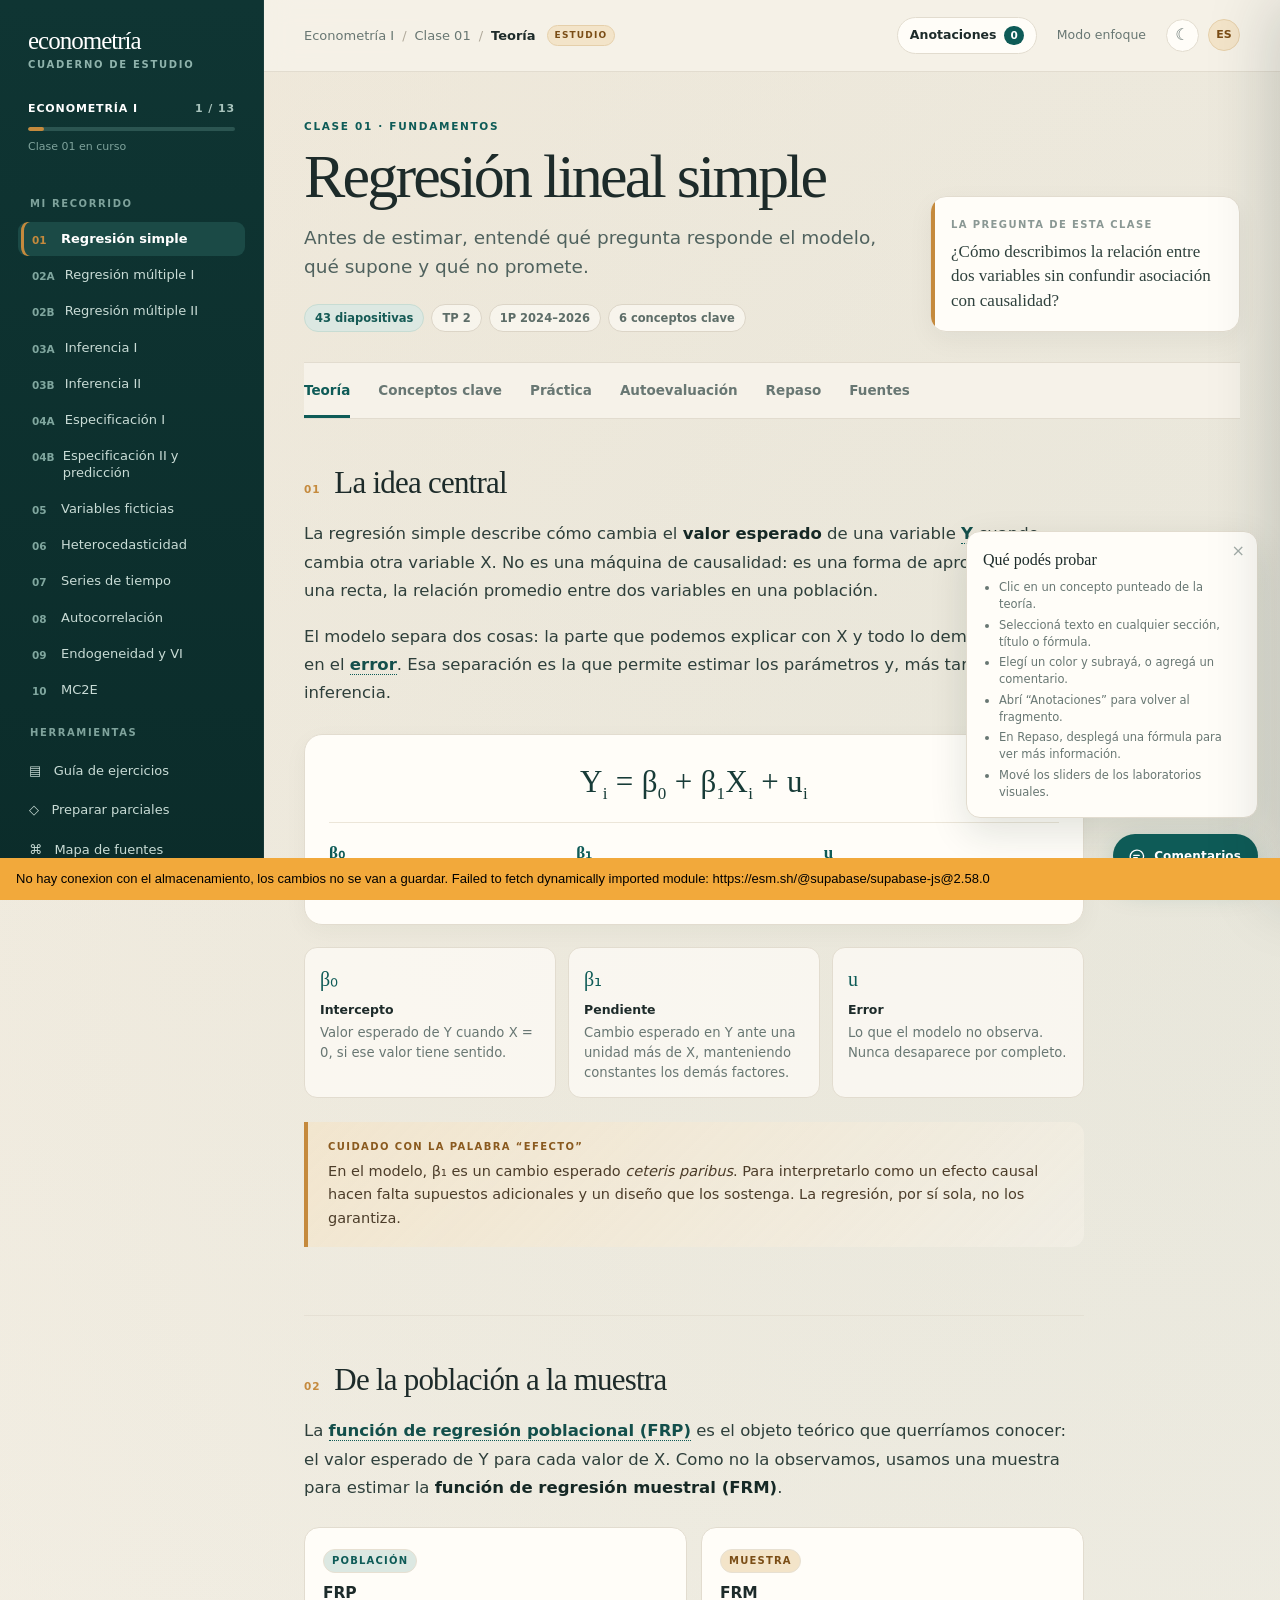
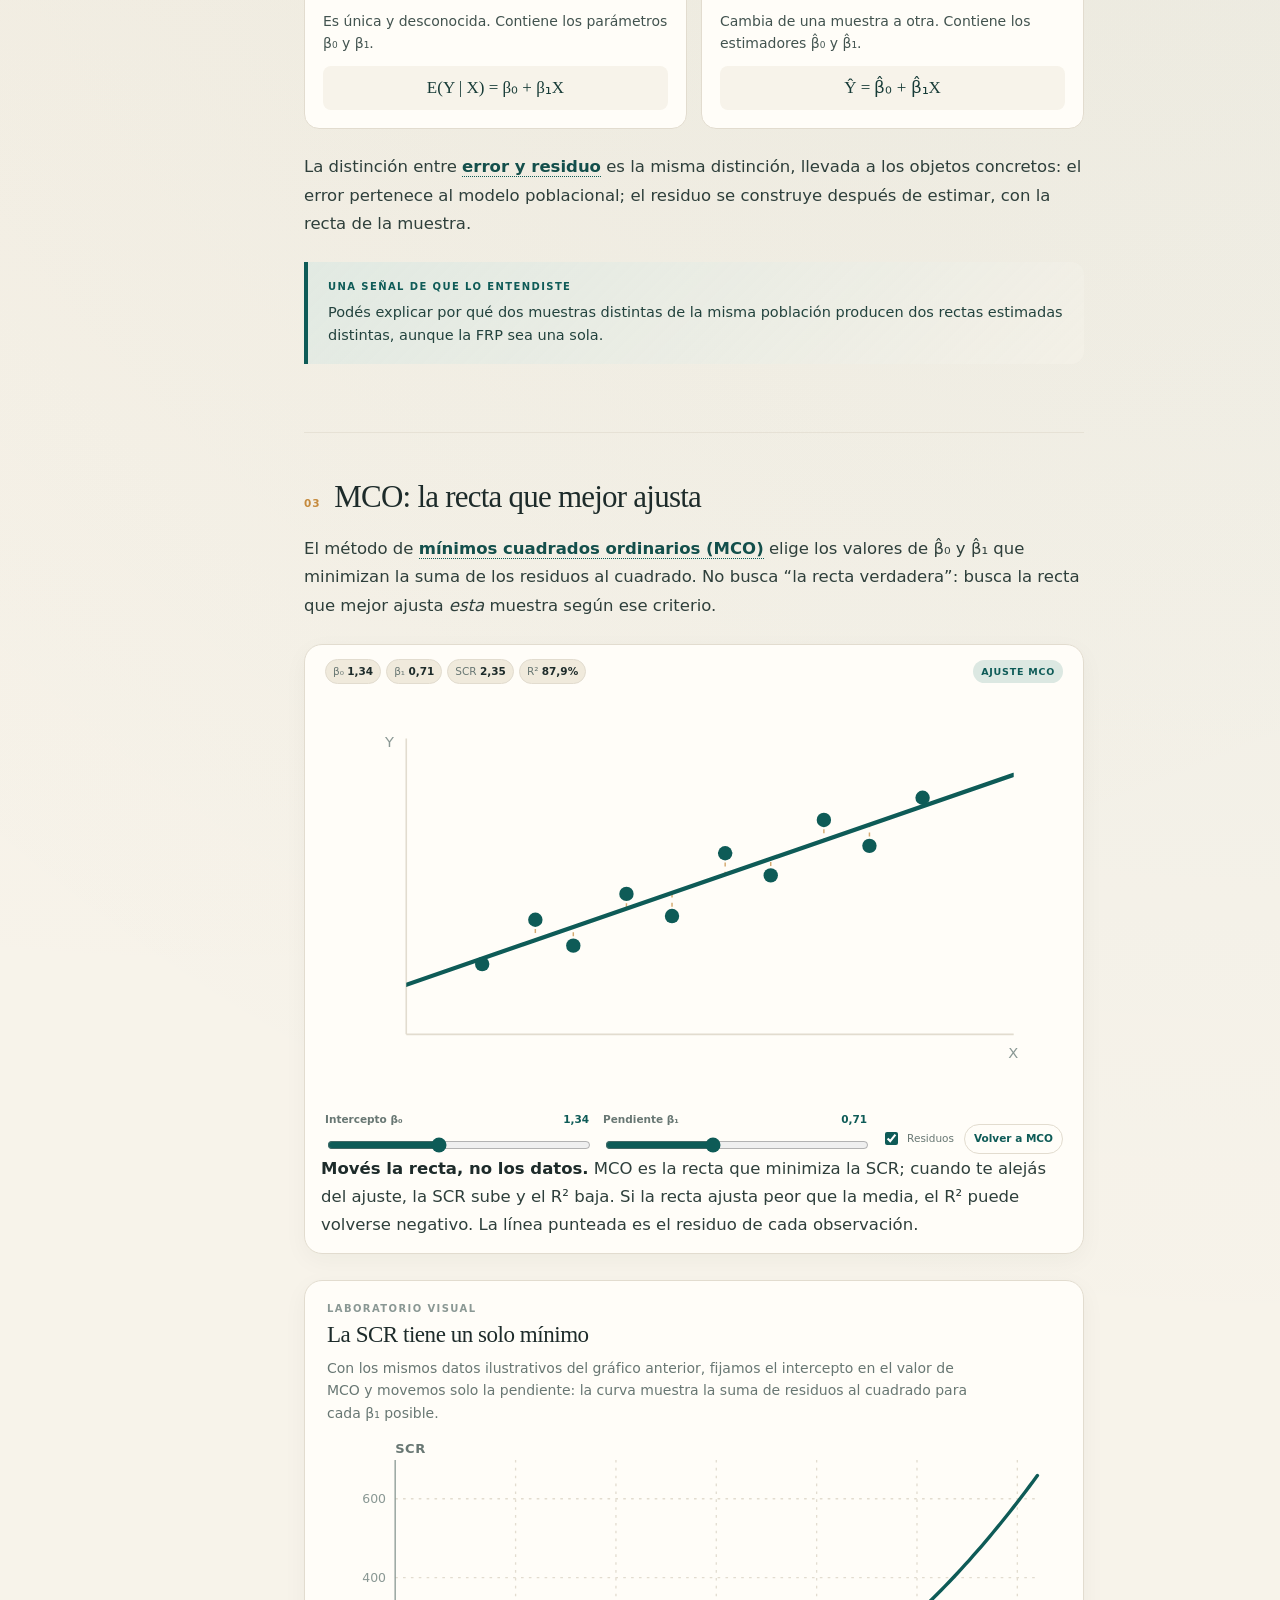
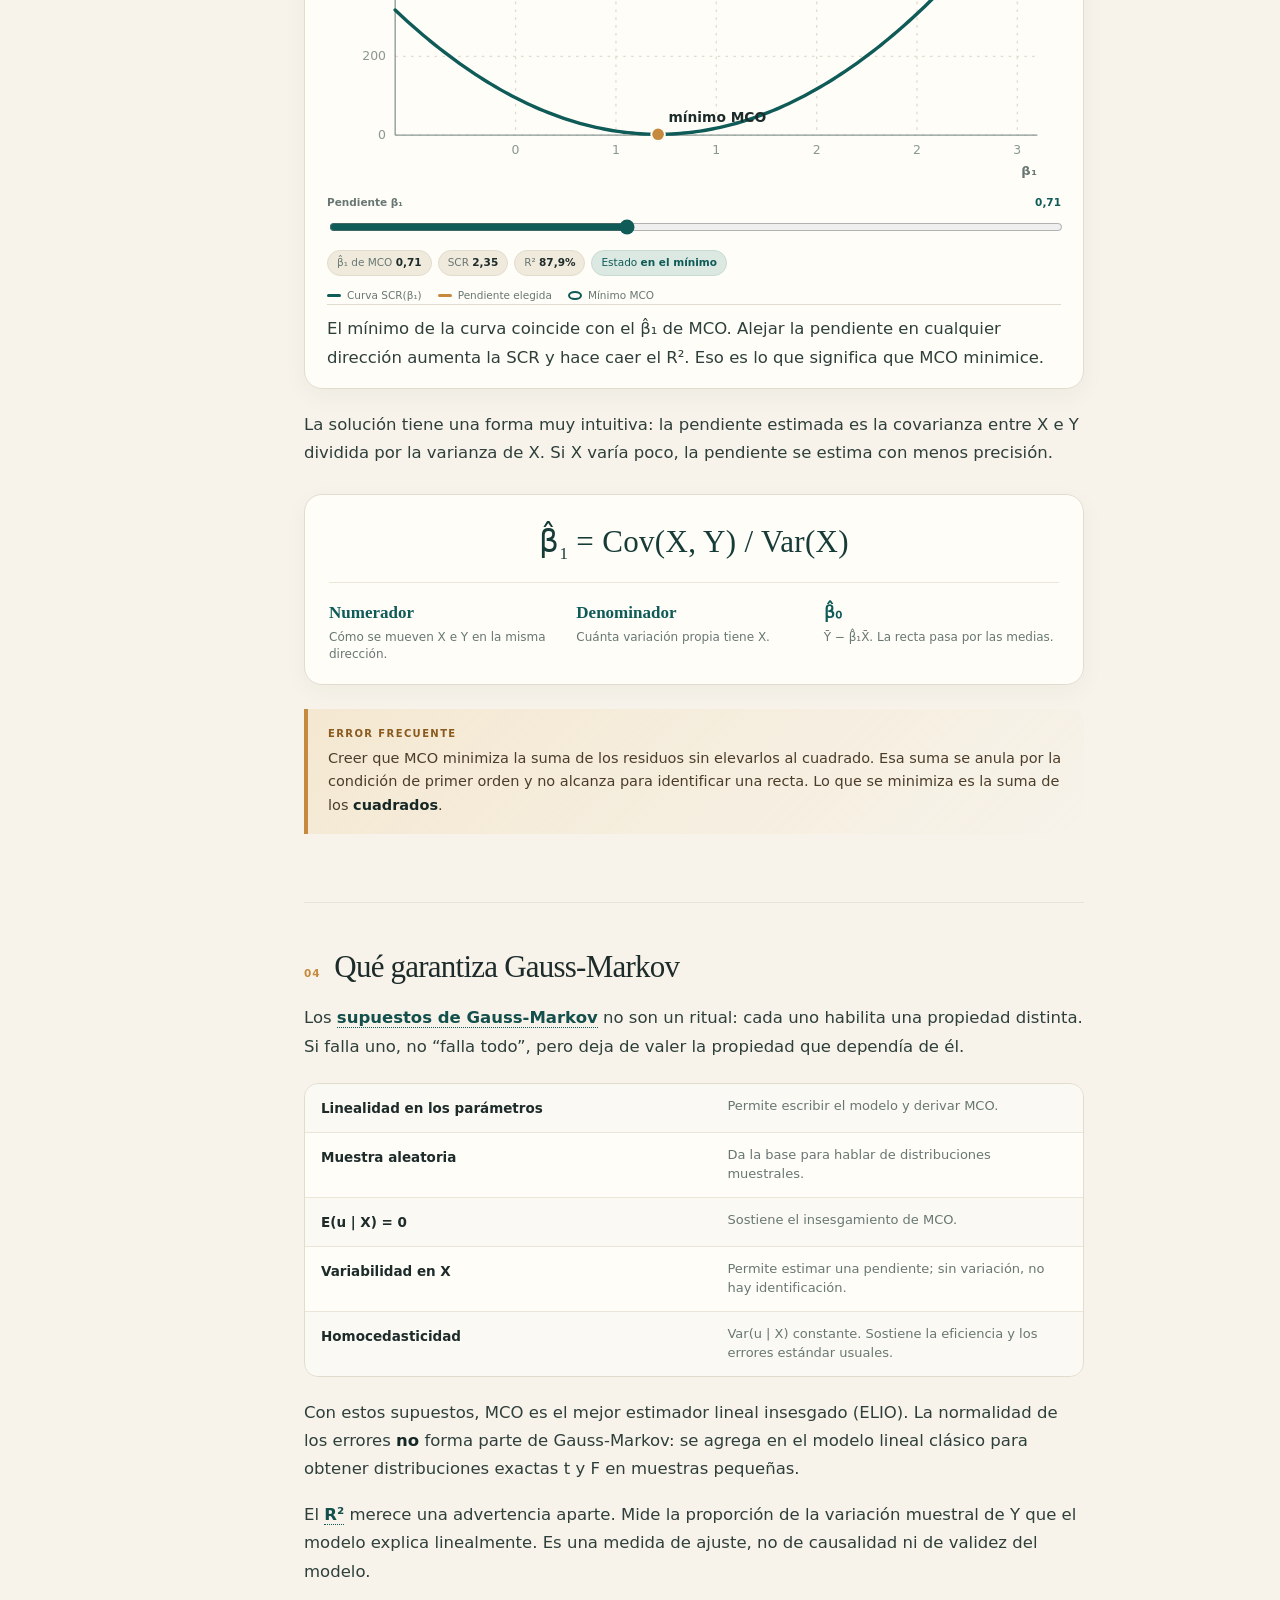
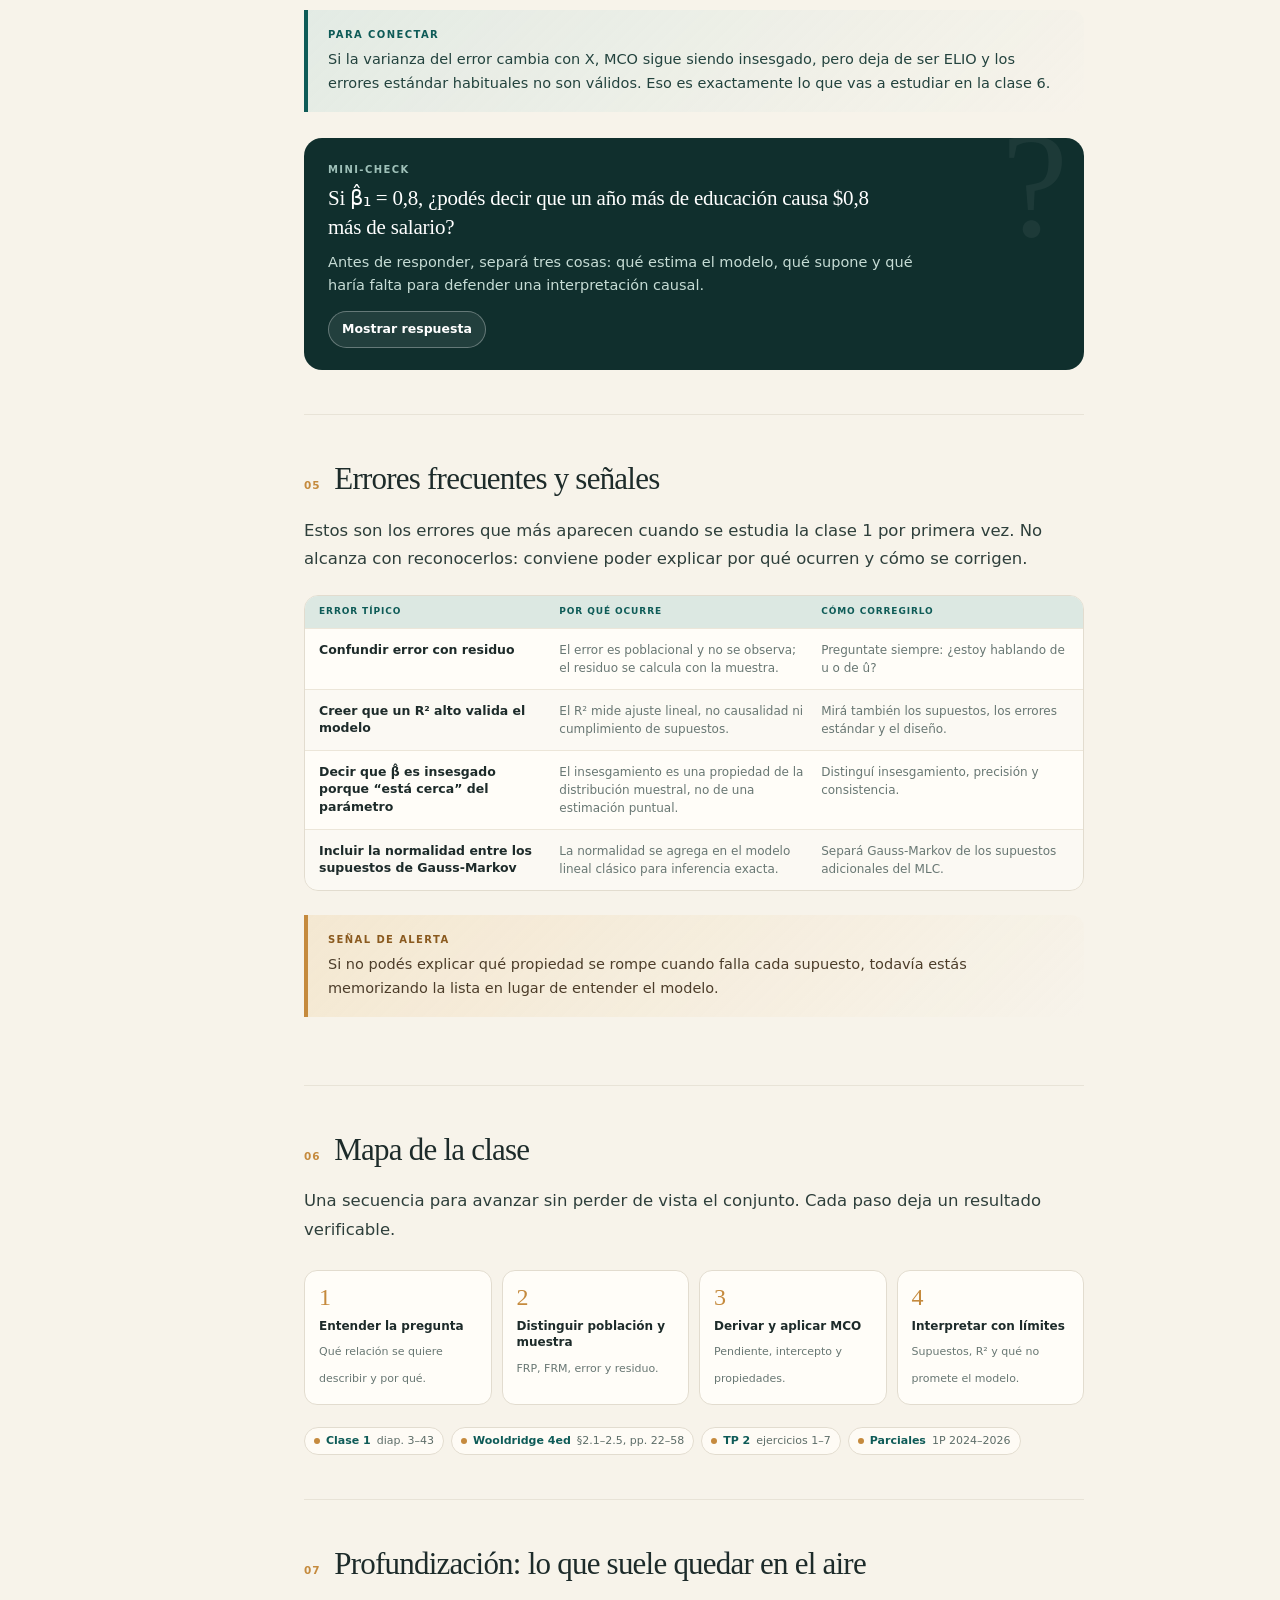
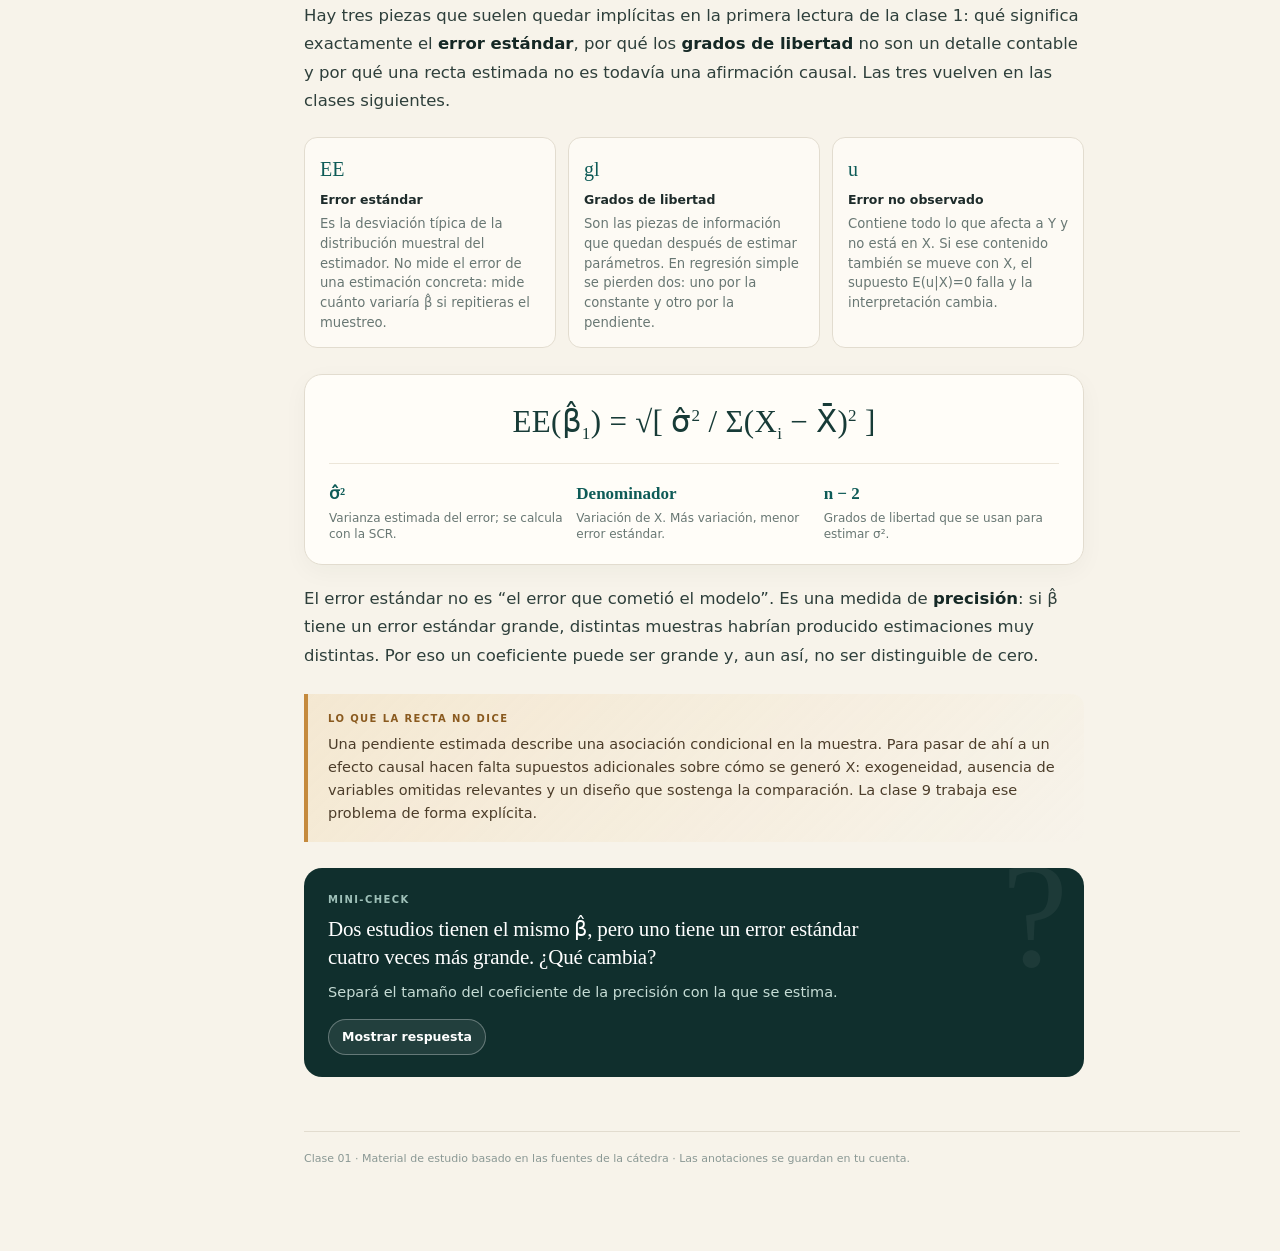
==== commit 463c6b89: "Agregar comentarios de usuarios y bandeja privada" ====
--- a/index.html
+++ b/index.html
@@ -15,6 +15,7 @@
 </script>
 <link rel="stylesheet" href="assets/styles.css?v=21">
 <link rel="stylesheet" href="assets/viz.css?v=23">
+<link rel="stylesheet" href="assets/feedback.css?v=2">
 </head>
 <body>
 <div class="layout">
@@ -31,6 +32,7 @@
     <button class="side-tool" data-tool="guia" type="button">▤ &nbsp; Guía de ejercicios</button>
     <button class="side-tool" data-tool="parciales" type="button">◇ &nbsp; Preparar parciales</button>
     <button class="side-tool" data-tool="fuentes" type="button">⌘ &nbsp; Mapa de fuentes</button>
+    <a class="side-tool" id="feedbackInboxLink" href="feedback.html" hidden>✉ &nbsp; Comentarios recibidos</a>
     <div class="side-foot">
       <b>Un camino posible</b>
       Comprender, practicar y repasar.<br>Sin leer todo de nuevo.
@@ -118,5 +120,6 @@
 <script src="assets/store.js?v=23"></script>
 <script src="assets/viz.js?v=23"></script>
 <script src="assets/app.js?v=23"></script>
+<script src="assets/feedback.js?v=4"></script>
 </body>
 </html>
--- a/assets/feedback.css
+++ b/assets/feedback.css
@@ -0,0 +1,265 @@
+/* ---------- Botón flotante de comentarios ---------- */
+
+.side-tool[hidden]{display:none}
+
+.fb-fab{
+  position:fixed;right:22px;bottom:22px;z-index:55;
+  display:inline-flex;align-items:center;gap:8px;height:44px;padding:0 16px 0 13px;
+  border:1px solid transparent;border-radius:999px;
+  background:var(--teal);color:#fff;
+  font:650 12px/1 var(--sans);letter-spacing:.01em;
+  cursor:pointer;box-shadow:0 10px 28px rgba(14,91,87,.26);
+  transition:transform .18s ease,box-shadow .18s ease,background .18s ease;
+}
+.fb-fab:hover{transform:translateY(-2px);box-shadow:0 14px 34px rgba(14,91,87,.32)}
+.fb-fab-icon{width:19px;height:19px;flex:0 0 auto}
+.fb-fab-close{display:none;font-size:22px;line-height:1;font-weight:400;margin-top:-1px}
+.fb-fab.is-open .fb-fab-icon,
+.fb-fab.is-open .fb-fab-text{display:none}
+.fb-fab.is-open{padding:0 13px}
+.fb-fab.is-open .fb-fab-close{display:inline}
+html[data-theme="dark"] .fb-fab{color:#08201d;box-shadow:0 10px 28px rgba(0,0,0,.4)}
+
+.fb-scrim{position:fixed;inset:0;z-index:75;background:transparent}
+.fb-panel{
+  position:fixed;right:22px;bottom:80px;z-index:80;width:380px;max-width:calc(100vw - 28px);
+  background:var(--card);border:1px solid var(--line);border-radius:18px;
+  padding:20px 20px 16px;box-shadow:var(--shadow);
+  animation:fb-in .19s ease-out;
+}
+@keyframes fb-in{
+  from{opacity:0;transform:translateY(8px) scale(.985)}
+  to{opacity:1;transform:none}
+}
+.fb-close{
+  position:absolute;top:10px;right:11px;width:28px;height:28px;padding:0;
+  border:0;border-radius:50%;background:transparent;color:var(--soft);
+  font-size:19px;line-height:1;cursor:pointer;
+}
+.fb-close:hover{background:var(--paper-deep);color:var(--ink)}
+
+.fb-eyebrow{
+  font-size:9.5px;font-weight:800;letter-spacing:.14em;text-transform:uppercase;
+  color:var(--ochre);margin-bottom:4px;
+}
+.fb-panel h2{
+  font-family:var(--serif);font-size:22px;line-height:1.2;font-weight:400;
+  letter-spacing:-.02em;margin:0 30px 7px 0;
+}
+.fb-intro{font-size:12.5px;line-height:1.5;color:var(--muted);margin:0 0 14px}
+.fb-label{
+  display:block;font-size:9.5px;font-weight:800;letter-spacing:.11em;
+  text-transform:uppercase;color:var(--soft);margin-bottom:6px;
+}
+.fb-textarea{
+  display:block;width:100%;min-height:118px;resize:vertical;padding:11px 12px;
+  border:1px solid var(--line);border-radius:11px;background:var(--paper);color:var(--ink);
+  font:13px/1.55 var(--sans);outline:none;
+  transition:border-color .15s ease,box-shadow .15s ease;
+}
+.fb-textarea::placeholder{color:var(--soft)}
+.fb-textarea:focus{border-color:var(--teal);box-shadow:0 0 0 3px var(--sage)}
+.fb-textarea[readonly]{opacity:.7}
+
+.fb-meta{
+  display:flex;justify-content:space-between;align-items:center;gap:10px;
+  margin-top:6px;font-size:10.5px;line-height:1.35;color:var(--soft);
+}
+.fb-context{overflow:hidden;text-overflow:ellipsis;white-space:nowrap}
+.fb-count{font-variant-numeric:tabular-nums;white-space:nowrap}
+
+.fb-error{
+  margin-top:10px;padding:9px 11px;border-radius:9px;
+  background:var(--rose);color:#7a2638;font-size:11.5px;line-height:1.45;
+}
+html[data-theme="dark"] .fb-error{color:#f6c7d2}
+
+.fb-actions{display:flex;align-items:center;justify-content:space-between;gap:12px;margin-top:14px}
+.fb-note{font-size:10.5px;line-height:1.35;color:var(--soft);max-width:160px}
+.fb-send{
+  flex:0 0 auto;padding:9px 14px;border:1px solid var(--teal);border-radius:9px;
+  background:var(--teal);color:#fff;font-size:12px;font-weight:650;cursor:pointer;
+  transition:background .16s ease,opacity .16s ease;
+}
+.fb-send:hover{background:var(--teal-dark);border-color:var(--teal-dark)}
+.fb-send:disabled{opacity:.55;cursor:default}
+html[data-theme="dark"] .fb-send{color:#08201d}
+html[data-theme="dark"] .fb-send:hover{background:var(--sage-deep);border-color:var(--sage-deep)}
+
+.fb-ghost{
+  padding:9px 13px;border:1px solid var(--line);border-radius:9px;background:transparent;
+  color:var(--muted);font-size:12px;font-weight:650;cursor:pointer;
+}
+.fb-ghost:hover{background:var(--paper-deep);color:var(--ink)}
+
+.fb-admin-link{
+  display:block;margin-top:13px;padding-top:11px;border-top:1px solid var(--line);
+  color:var(--teal);font-size:11px;font-weight:700;text-decoration:none;
+}
+.fb-admin-link[hidden]{display:none}
+.fb-admin-link:hover{text-decoration:underline;text-underline-offset:3px}
+
+.fb-success{text-align:center;padding:14px 2px 4px}
+.fb-check{
+  width:48px;height:48px;margin:0 auto 12px;border-radius:50%;
+  display:grid;place-items:center;background:var(--sage);color:var(--teal);
+  font-size:24px;font-weight:700;
+}
+.fb-success h2{margin:0 0 6px}
+.fb-success h2:focus{outline:none}
+.fb-success p{
+  font-size:12.5px;line-height:1.55;color:var(--muted);
+  margin:0 auto 16px;max-width:270px;
+}
+.fb-success-actions{display:flex;gap:8px;justify-content:center}
+
+@media (max-width:640px){
+  .fb-fab{
+    right:14px;bottom:14px;width:46px;height:46px;padding:0;
+    justify-content:center;border-radius:50%;
+  }
+  .fb-fab-text{display:none}
+  .fb-fab.is-open{padding:0}
+  .fb-panel{
+    right:12px;left:12px;bottom:12px;width:auto;max-height:calc(100dvh - 24px);
+    overflow-y:auto;padding:18px 16px 14px;border-radius:16px;
+  }
+  .fb-scrim{background:rgba(9,20,18,.38)}
+  body.fb-open{overflow:hidden}
+  .fb-success-actions{flex-direction:column-reverse}
+  .fb-note{max-width:140px}
+}
+
+/* ---------- Página de comentarios recibidos ---------- */
+
+.fb-page{min-height:100vh}
+.fb-top{
+  position:sticky;top:0;z-index:20;
+  display:flex;align-items:center;justify-content:space-between;gap:16px;
+  padding:15px 28px;border-bottom:1px solid var(--line);
+  background:color-mix(in srgb,var(--paper) 88%,transparent);
+  backdrop-filter:blur(12px);
+}
+.fb-brand{color:var(--ink);text-decoration:none;font-family:var(--serif);font-size:22px;line-height:1;letter-spacing:-.04em}
+.fb-brand span{
+  display:block;font-family:var(--sans);font-size:8.5px;font-weight:700;
+  letter-spacing:.16em;text-transform:uppercase;color:var(--soft);margin-top:5px;
+}
+.fb-top-nav{display:flex;align-items:center;gap:14px}
+.fb-back{font-size:12px;font-weight:650;color:var(--muted);text-decoration:none}
+.fb-back:hover{color:var(--teal)}
+.fb-back-btn{padding:0;border:0;background:none;font-family:inherit;cursor:pointer}
+.fb-main{max-width:900px;margin:0 auto;padding:40px 24px 84px}
+.fb-heading{
+  display:flex;align-items:flex-end;justify-content:space-between;gap:18px;
+  flex-wrap:wrap;margin-bottom:22px;
+}
+.fb-heading h1{
+  font-family:var(--serif);font-size:42px;font-weight:400;line-height:1.05;
+  letter-spacing:-.035em;margin:2px 0 5px;
+}
+.fb-sub{font-size:13px;line-height:1.5;color:var(--muted);margin:0;max-width:520px}
+.fb-refresh{
+  padding:8px 13px;border:1px solid var(--line);border-radius:9px;background:var(--card);
+  color:var(--muted);font-size:11.5px;font-weight:650;cursor:pointer;
+}
+.fb-refresh:hover{background:var(--paper-deep);color:var(--ink)}
+.fb-refresh:disabled{opacity:.5;cursor:default}
+
+.fb-stats{display:grid;grid-template-columns:repeat(3,1fr);gap:10px;margin-bottom:18px}
+.fb-stat{background:var(--card);border:1px solid var(--line);border-radius:14px;padding:13px 15px}
+.fb-stat b{display:block;font-family:var(--serif);font-size:28px;font-weight:400;line-height:1;margin-bottom:4px}
+.fb-stat span{font-size:9px;font-weight:800;letter-spacing:.1em;text-transform:uppercase;color:var(--soft)}
+
+.fb-filters{display:flex;align-items:center;gap:7px;flex-wrap:wrap;margin-bottom:14px}
+.fb-filter{
+  padding:6px 12px;border:1px solid var(--line);border-radius:999px;
+  background:var(--card);color:var(--muted);font-size:11.5px;font-weight:650;cursor:pointer;
+}
+.fb-filter:hover{background:var(--paper-deep);color:var(--ink)}
+.fb-filter.active{background:var(--teal);border-color:var(--teal);color:#fff}
+html[data-theme="dark"] .fb-filter.active{color:#08201d}
+.fb-search{
+  margin-left:auto;min-width:190px;padding:7px 13px;
+  border:1px solid var(--line);border-radius:999px;background:var(--card);
+  color:var(--ink);font:12px/1.4 var(--sans);outline:none;
+}
+.fb-search:focus{border-color:var(--teal);box-shadow:0 0 0 3px var(--sage)}
+.fb-search::placeholder{color:var(--soft)}
+
+.fb-list{display:flex;flex-direction:column;gap:10px}
+.fb-card{
+  background:var(--card);border:1px solid var(--line);border-radius:15px;
+  padding:15px 17px;transition:border-color .16s ease,opacity .16s ease;
+}
+.fb-card:hover{border-color:color-mix(in srgb,var(--line) 55%,var(--soft))}
+.fb-card.resolved{opacity:.7}
+.fb-card.busy{opacity:.45;pointer-events:none}
+.fb-card-top{display:flex;align-items:flex-start;justify-content:space-between;gap:12px;margin-bottom:8px}
+.fb-card-who{min-width:0;font-size:10.5px;line-height:1.5;color:var(--soft)}
+.fb-card-who b{display:block;font-size:11.5px;font-weight:650;color:var(--ink);overflow-wrap:anywhere}
+.fb-badge{
+  flex:0 0 auto;padding:3px 8px;border-radius:999px;
+  background:var(--ochre-soft);color:#7a4d16;
+  font-size:8.5px;font-weight:800;letter-spacing:.08em;text-transform:uppercase;
+}
+html[data-theme="dark"] .fb-badge{color:#f0c987}
+.fb-badge.resolved{background:var(--sage);color:var(--teal)}
+.fb-message{
+  margin:0 0 12px;font-size:13.5px;line-height:1.6;color:var(--ink);
+  white-space:pre-wrap;overflow-wrap:anywhere;
+}
+.fb-card-foot{
+  display:flex;align-items:center;justify-content:space-between;gap:12px;
+  flex-wrap:wrap;padding-top:10px;border-top:1px solid var(--line);
+}
+.fb-tags{display:flex;align-items:center;gap:6px;flex-wrap:wrap}
+.fb-tag{
+  padding:2px 7px;border:1px solid var(--line);border-radius:6px;
+  background:var(--paper-deep);color:var(--muted);font-size:10px;font-weight:650;
+}
+.fb-tag a{color:var(--teal);text-decoration:none}
+.fb-tag a:hover{text-decoration:underline;text-underline-offset:2px}
+.fb-card-actions{display:flex;gap:6px}
+.fb-act{
+  padding:5px 9px;border:1px solid var(--line);border-radius:8px;background:transparent;
+  color:var(--muted);font-size:10.5px;font-weight:650;cursor:pointer;
+}
+.fb-act:hover{background:var(--paper-deep);color:var(--ink)}
+.fb-act.danger:hover{background:var(--rose);border-color:transparent;color:#7a2638}
+html[data-theme="dark"] .fb-act.danger:hover{color:#f6c7d2}
+
+.fb-empty,.fb-gate{
+  padding:48px 24px;border:1px dashed var(--line);border-radius:16px;
+  background:var(--card);text-align:center;color:var(--muted);
+  font-size:13px;line-height:1.6;
+}
+.fb-empty b,.fb-gate b{
+  display:block;margin-bottom:6px;font-family:var(--serif);
+  font-size:23px;font-weight:400;color:var(--ink);
+}
+.fb-gate .fb-gate-icon{
+  display:grid;place-items:center;width:46px;height:46px;margin:0 auto 12px;
+  border-radius:50%;background:var(--paper-deep);color:var(--soft);font-size:20px;
+}
+.fb-gate code{font-size:11px;background:var(--paper-deep);border:1px solid var(--line);border-radius:5px;padding:1px 5px}
+.fb-status{font-size:12px;color:var(--soft);margin:0 0 12px}
+.fb-status.error{
+  padding:11px 13px;border-radius:10px;background:var(--rose);color:#7a2638;
+  font-size:12px;line-height:1.5;
+}
+html[data-theme="dark"] .fb-status.error{color:#f6c7d2}
+
+@media (max-width:640px){
+  .fb-top{padding:13px 16px}
+  .fb-brand{font-size:19px}
+  .fb-main{padding:28px 16px 70px}
+  .fb-heading h1{font-size:34px}
+  .fb-stats{grid-template-columns:1fr 1fr 1fr;gap:7px}
+  .fb-stat{padding:10px 11px}
+  .fb-stat b{font-size:22px}
+  .fb-search{margin-left:0;width:100%;order:3}
+  .fb-card{padding:13px 14px}
+  .fb-card-foot{align-items:flex-start;flex-direction:column}
+  .fb-card-actions{align-self:flex-end}
+}
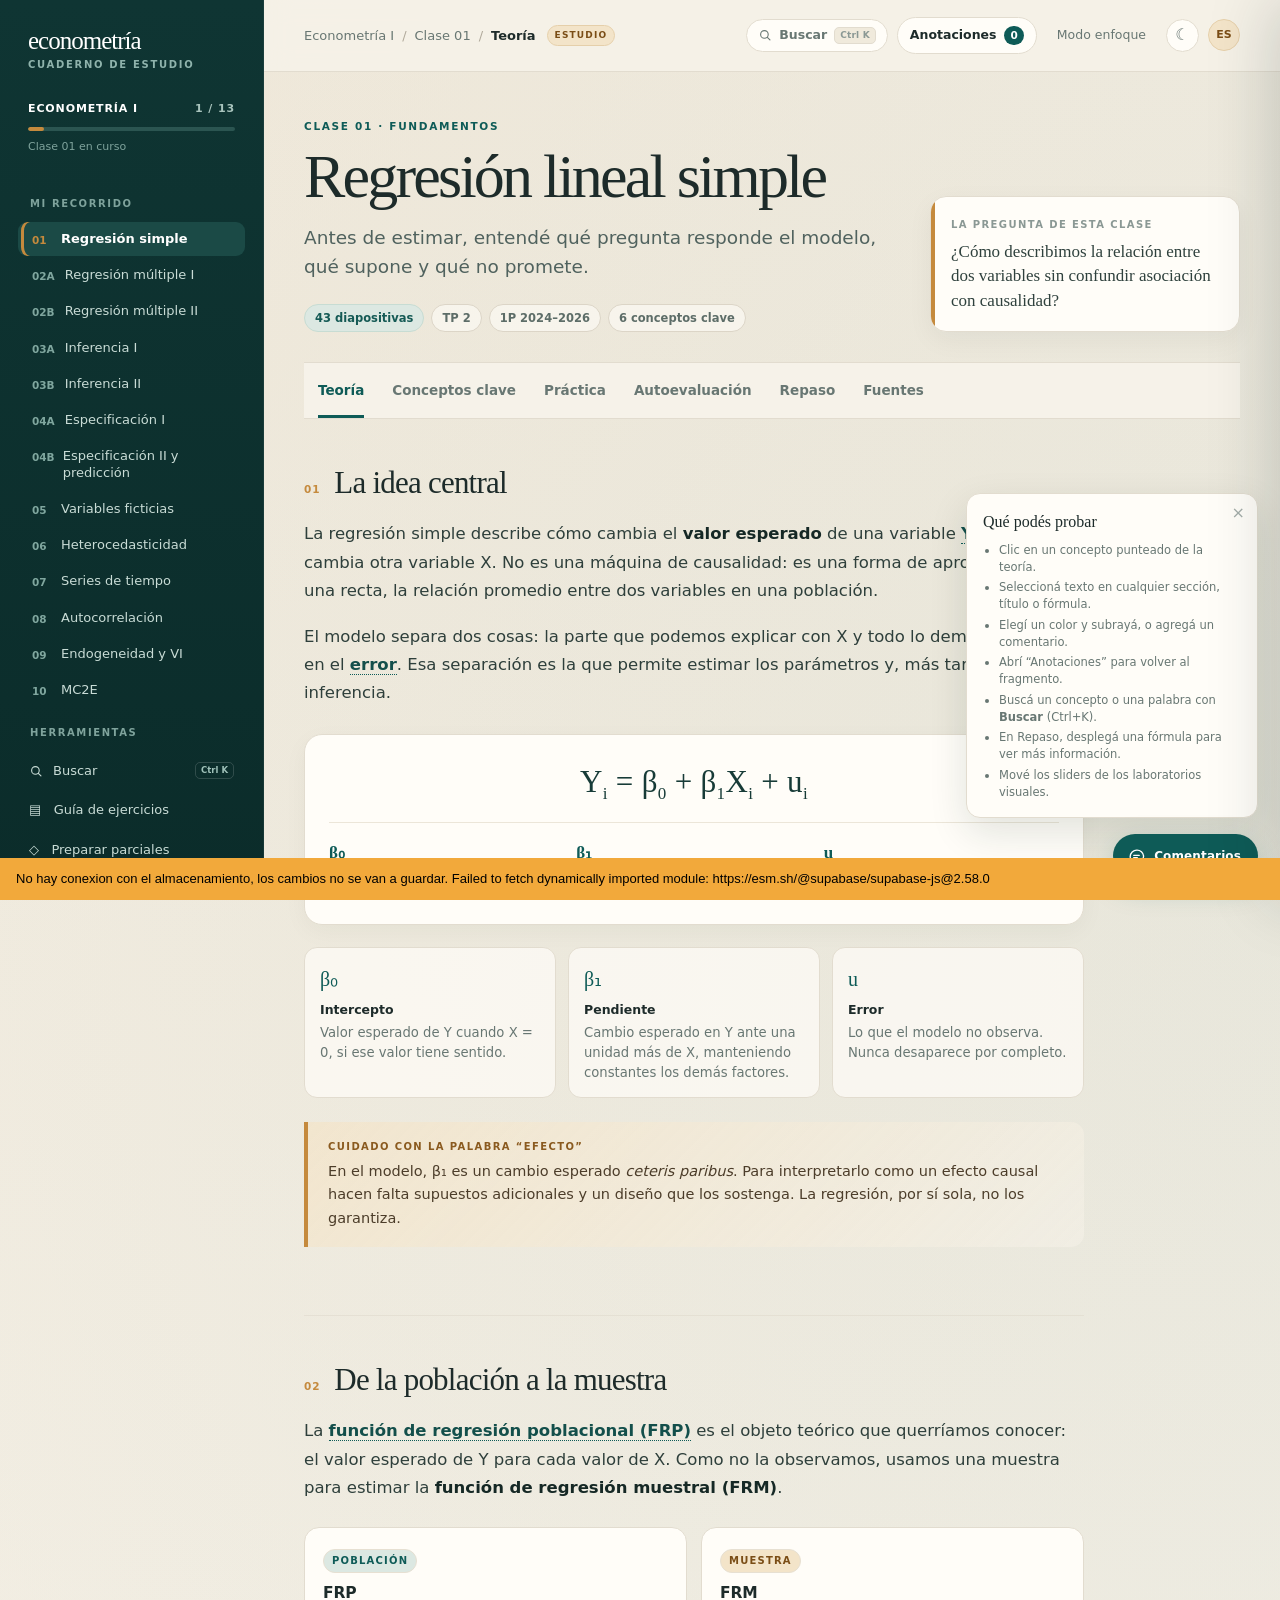
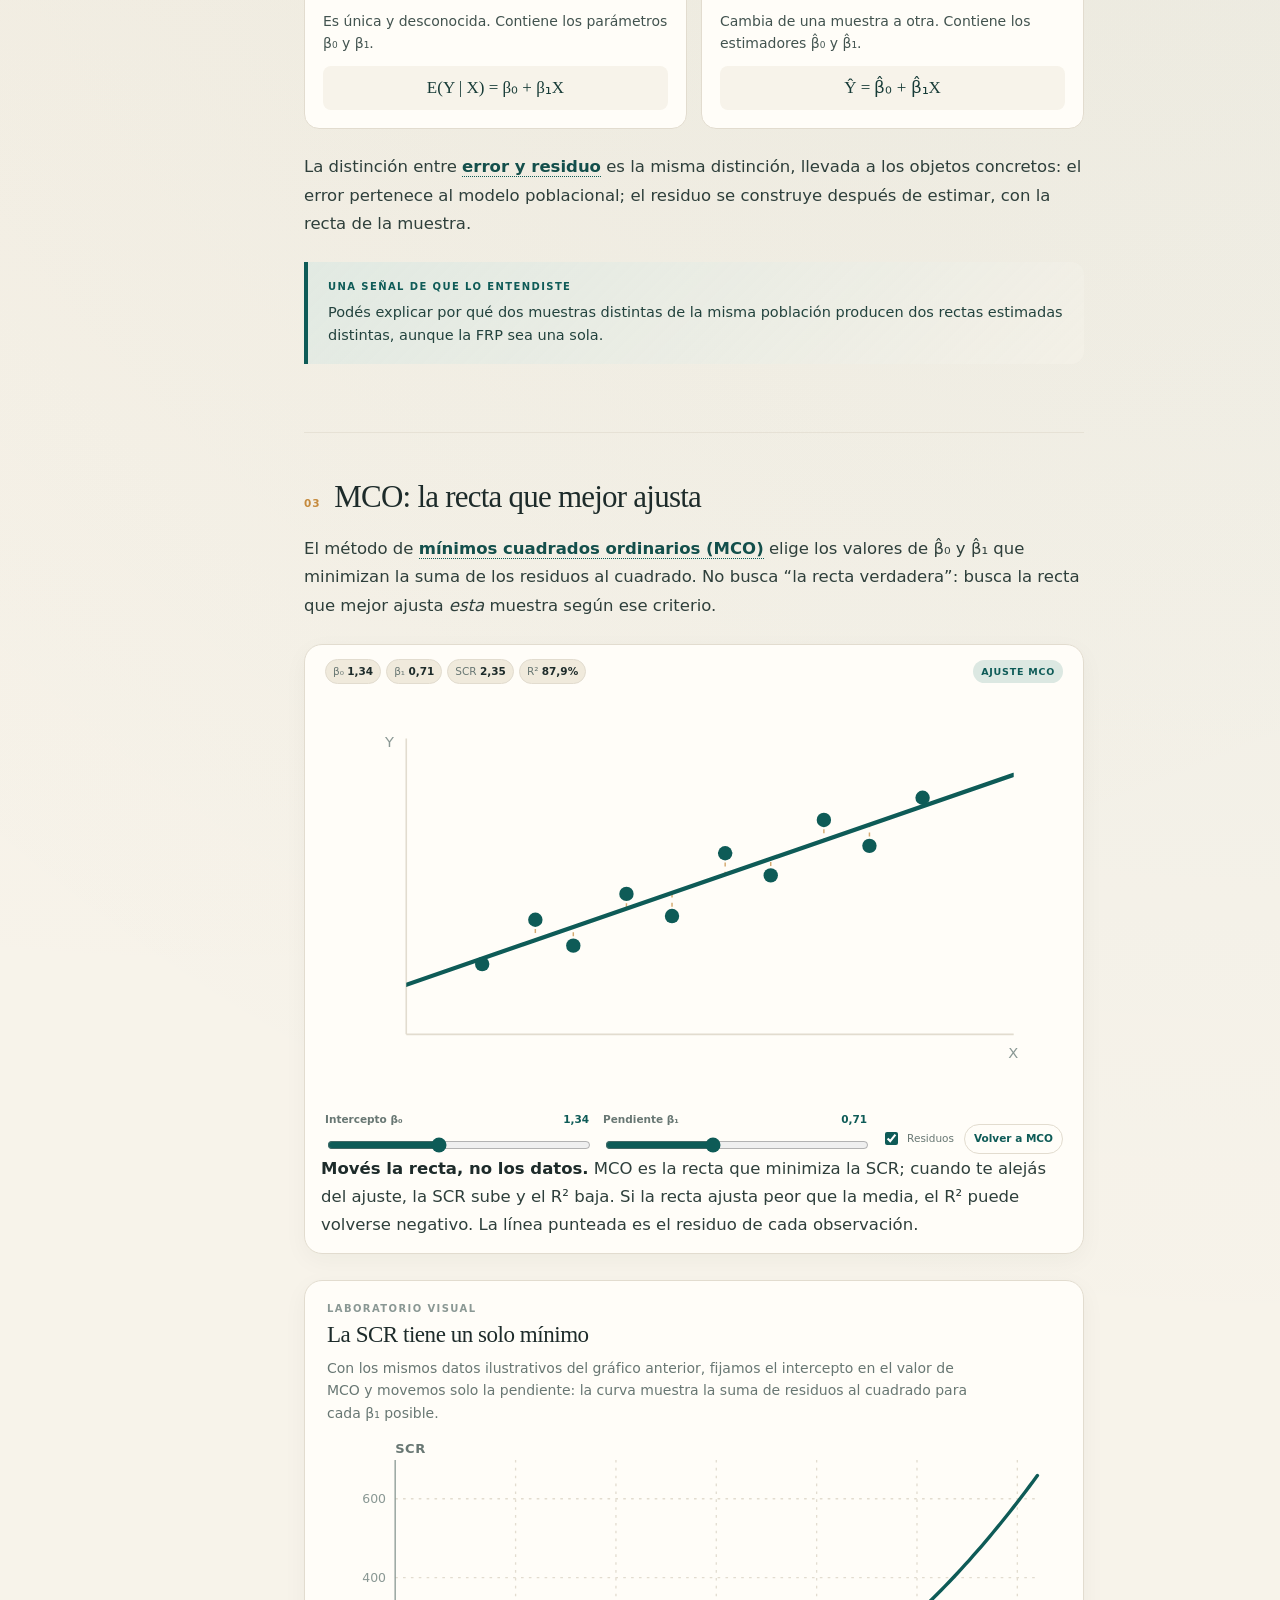
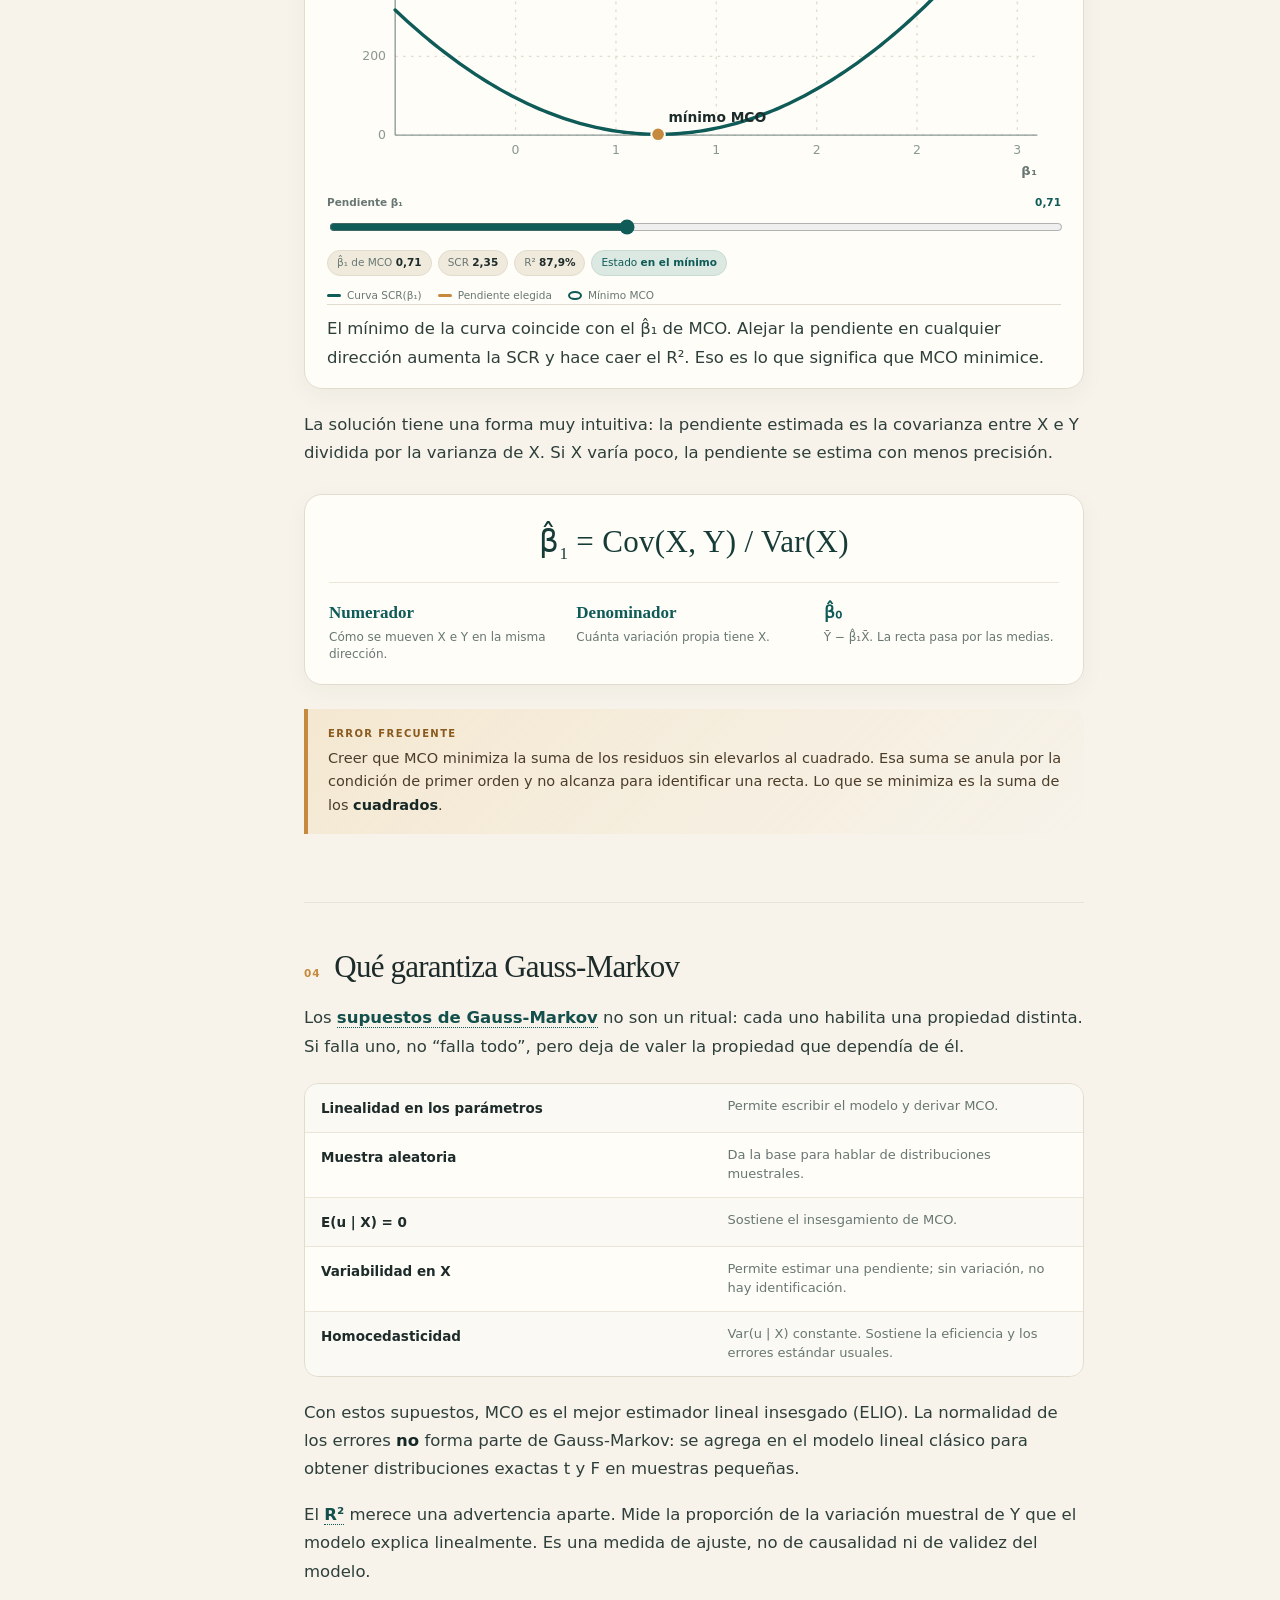
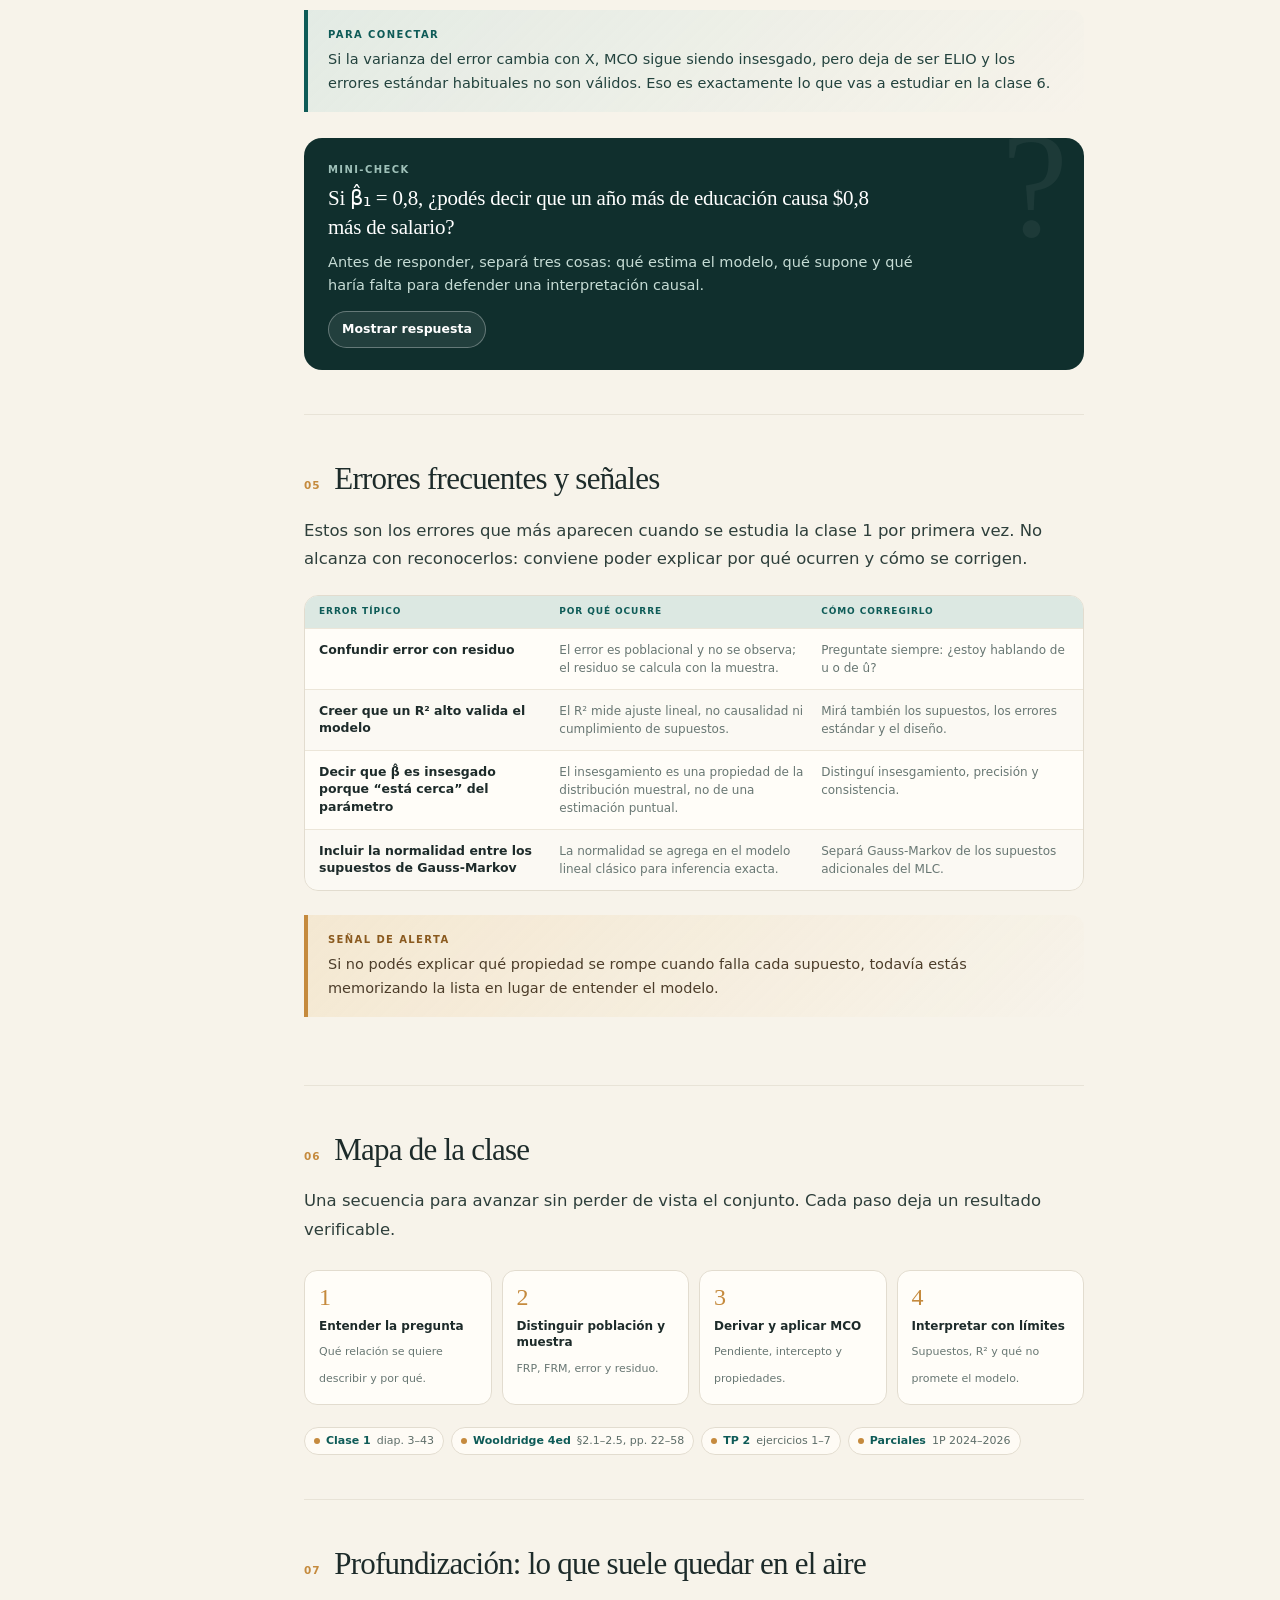
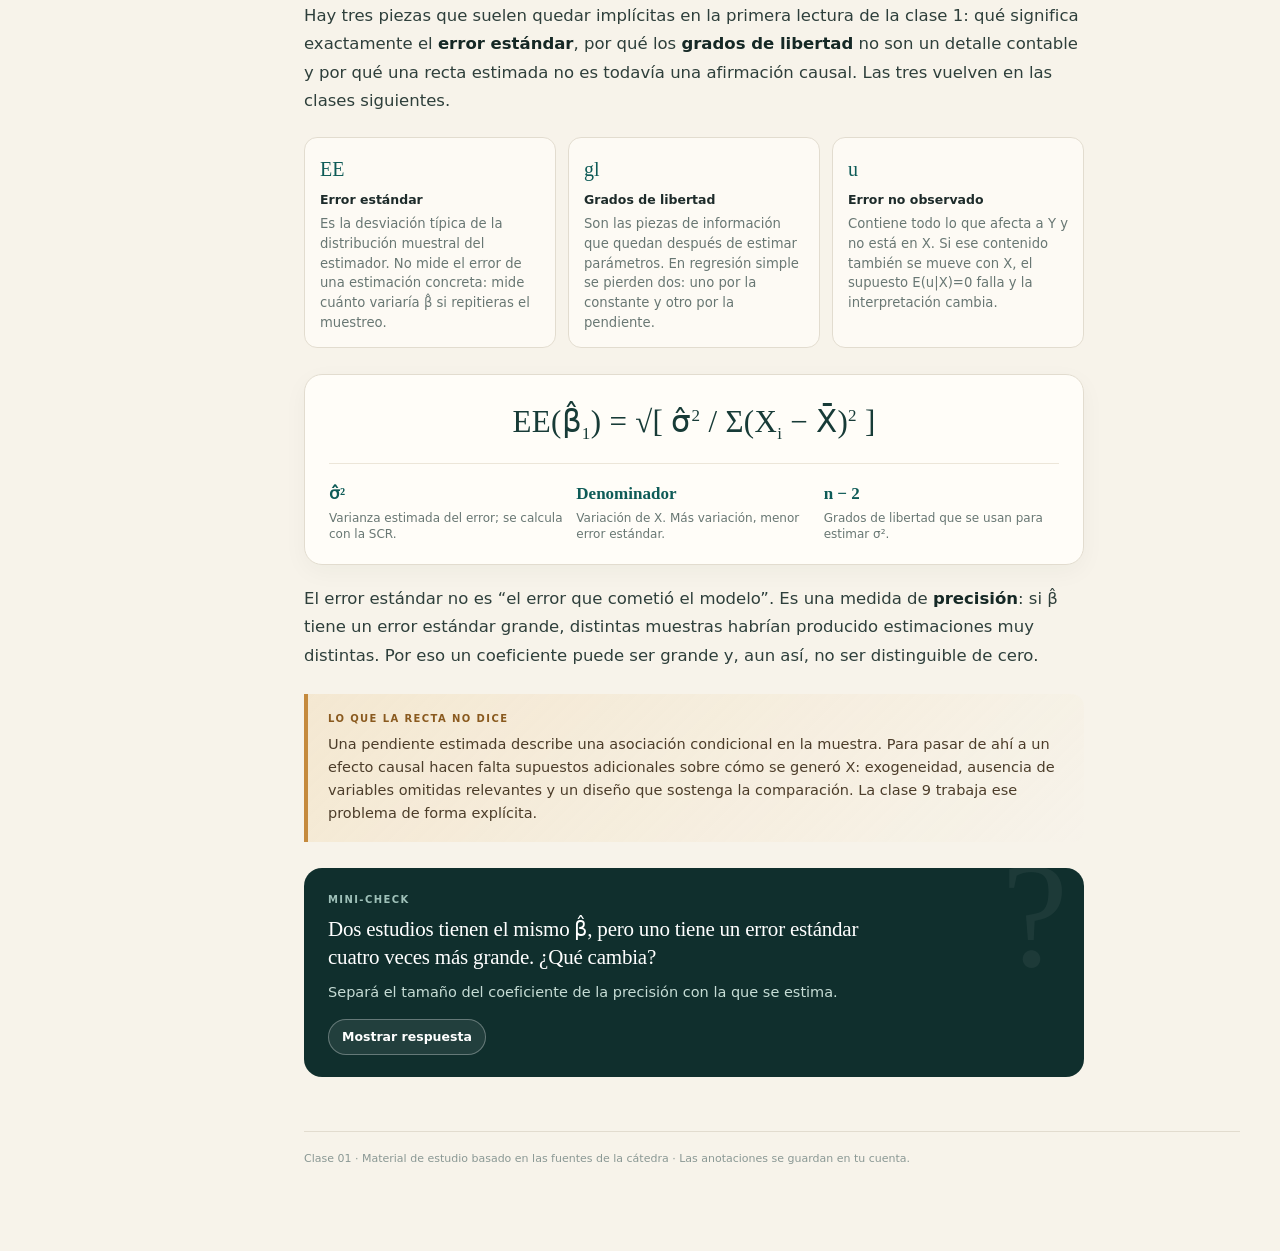
==== commit a8dc5ab5: "Agregar buscador global y notas por término" ====
--- a/index.html
+++ b/index.html
@@ -13,9 +13,10 @@
     document.documentElement.setAttribute("data-theme", theme);
   })();
 </script>
-<link rel="stylesheet" href="assets/styles.css?v=21">
+<link rel="stylesheet" href="assets/styles.css?v=24">
 <link rel="stylesheet" href="assets/viz.css?v=23">
 <link rel="stylesheet" href="assets/feedback.css?v=2">
+<link rel="stylesheet" href="assets/search.css?v=4">
 </head>
 <body>
 <div class="layout">
@@ -29,6 +30,11 @@
     <div class="side-label">Mi recorrido</div>
     <nav class="class-nav" id="classNav"></nav>
     <div class="side-label">Herramientas</div>
+    <button class="side-tool" data-open-search type="button">
+      <svg width="14" height="14" viewBox="0 0 24 24" fill="none" stroke="currentColor" stroke-width="1.9" stroke-linecap="round" aria-hidden="true"><circle cx="11" cy="11" r="6.5"></circle><path d="m16 16 4.5 4.5"></path></svg>
+      Buscar
+      <kbd class="side-key" data-search-key>Ctrl K</kbd>
+    </button>
     <button class="side-tool" data-tool="guia" type="button">▤ &nbsp; Guía de ejercicios</button>
     <button class="side-tool" data-tool="parciales" type="button">◇ &nbsp; Preparar parciales</button>
     <button class="side-tool" data-tool="fuentes" type="button">⌘ &nbsp; Mapa de fuentes</button>
@@ -43,6 +49,11 @@
     <header class="topbar">
       <div class="crumbs"><span class="hide-mobile">Econometría I</span> <i class="hide-mobile">/</i> <span id="crumbClass">Clase 1</span> <i>/</i> <b id="crumbTab">Teoría</b> <span class="mock-badge">ESTUDIO</span></div>
       <div class="top-actions">
+        <button class="search-trigger" data-open-search type="button" aria-label="Buscar en el cuaderno" title="Buscar (Ctrl+K)">
+          <svg viewBox="0 0 24 24" fill="none" stroke="currentColor" stroke-width="1.9" stroke-linecap="round" aria-hidden="true"><circle cx="11" cy="11" r="6.5"></circle><path d="m16 16 4.5 4.5"></path></svg>
+          <span class="search-trigger-label">Buscar</span>
+          <kbd data-search-key>Ctrl K</kbd>
+        </button>
         <button class="annotations-btn" id="annotationsBtn" aria-haspopup="dialog" aria-expanded="false">
           Anotaciones <span class="count" id="annotCount">0</span>
         </button>
@@ -97,6 +108,7 @@
     <li>Seleccioná texto en cualquier sección, título o fórmula.</li>
     <li>Elegí un color y subrayá, o agregá un comentario.</li>
     <li>Abrí “Anotaciones” para volver al fragmento.</li>
+    <li>Buscá un concepto o una palabra con <b>Buscar</b> (Ctrl+K).</li>
     <li>En Repaso, desplegá una fórmula para ver más información.</li>
     <li>Mové los sliders de los laboratorios visuales.</li>
   </ul>
@@ -119,7 +131,9 @@
 <script src="content/clase-10.js?v=23"></script>
 <script src="assets/store.js?v=23"></script>
 <script src="assets/viz.js?v=23"></script>
-<script src="assets/app.js?v=23"></script>
+<script src="assets/app.js?v=27"></script>
+<script src="assets/termstore.js?v=3"></script>
+<script src="assets/search.js?v=7"></script>
 <script src="assets/feedback.js?v=4"></script>
 </body>
 </html>
--- a/assets/styles.css
+++ b/assets/styles.css
@@ -208,7 +208,7 @@
     display:flex;gap:28px;border-bottom:1px solid var(--line);overflow-x:auto;
     position:sticky;top:var(--topbar-h,72px);z-index:20;
     background:rgba(247,243,234,.93);backdrop-filter:blur(12px);
-    scrollbar-width:none;
+    scrollbar-width:none;padding:0 14px;
   }
   .tabs::-webkit-scrollbar{display:none}
   .tab{
@@ -870,7 +870,7 @@
     .content{padding:0 20px 70px}
     .hero{grid-template-columns:1fr;gap:22px;padding-top:34px}
     .question-card{max-width:560px}
-    .tabs{gap:22px}
+    .tabs{gap:22px;padding:0 10px}
     .chart-controls{grid-template-columns:1fr 1fr;gap:10px}
     .chart-actions{grid-column:1/-1;justify-content:flex-start}
     .exercise-card{grid-template-columns:52px 1fr;gap:12px}
@@ -1042,6 +1042,7 @@
 
 .lesson-section{scroll-margin-top:130px}
 .tab-panel{scroll-margin-top:130px}
+.exercise-card,.qa-card,.formula-card,.source-card{scroll-margin-top:140px}
 
 body.focus-mode .side{display:none}
 body.focus-mode .layout{grid-template-columns:1fr}
--- a/assets/search.css
+++ b/assets/search.css
@@ -0,0 +1,306 @@
+/* ---------- Buscador global ---------- */
+
+.search-trigger{
+  display:inline-flex;align-items:center;gap:7px;height:33px;padding:0 11px;
+  border:1px solid var(--line);border-radius:999px;background:var(--card);
+  color:var(--muted);font-size:12.5px;font-weight:650;cursor:pointer;
+  transition:border-color .18s,color .18s,box-shadow .18s;
+}
+.search-trigger:hover{border-color:#bfcfc8;color:var(--teal);box-shadow:0 3px 12px rgba(20,40,37,.06)}
+.search-trigger svg{width:14px;height:14px;flex:0 0 auto}
+.search-trigger kbd{
+  padding:1px 5px;border:1px solid var(--line);border-radius:5px;background:var(--paper-deep);
+  color:var(--soft);font:700 9px/1.5 var(--sans);letter-spacing:.02em;
+}
+html[data-theme="dark"] .search-trigger:hover{border-color:var(--sage-deep)}
+.side-tool .side-key{
+  margin-left:auto;padding:1px 5px;border:1px solid rgba(255,255,255,.15);border-radius:5px;
+  color:#9fc1b9;font:700 8.5px/1.5 var(--sans);white-space:nowrap;
+}
+
+/* ---------- Modal ---------- */
+
+body.search-open{overflow:hidden}
+
+.search-modal{
+  position:fixed;inset:0;z-index:120;display:none;align-items:flex-start;justify-content:center;
+  padding:7vh 20px 24px;
+}
+.search-modal.open{display:flex}
+.search-scrim{
+  position:absolute;inset:0;background:rgba(9,20,18,.44);backdrop-filter:blur(4px);
+  animation:search-fade .18s ease both;
+}
+.search-panel{
+  position:relative;z-index:1;display:flex;flex-direction:column;width:min(780px,100%);
+  max-height:86vh;overflow:hidden;background:var(--card);border:1px solid var(--line);
+  border-radius:20px;box-shadow:var(--shadow);animation:search-rise .22s ease both;
+}
+@keyframes search-fade{from{opacity:0}to{opacity:1}}
+@keyframes search-rise{from{opacity:0;transform:translateY(-10px) scale(.99)}to{opacity:1;transform:none}}
+
+.search-head{
+  display:flex;align-items:center;gap:11px;padding:13px 15px;border-bottom:1px solid var(--line);
+  flex:0 0 auto;
+}
+.search-mark{
+  display:grid;place-items:center;width:32px;height:32px;flex:0 0 auto;
+  border-radius:50%;background:var(--sage);color:var(--teal);
+}
+.search-mark svg{width:16px;height:16px}
+.search-sr{
+  position:absolute;width:1px;height:1px;padding:0;margin:-1px;overflow:hidden;
+  clip:rect(0,0,0,0);white-space:nowrap;border:0;
+}
+.search-input{
+  flex:1;min-width:0;border:0;background:transparent;color:var(--ink);
+  font:600 15.5px/1.45 var(--sans);outline:none;padding:2px 0;
+}
+.search-input::placeholder{color:var(--soft);font-weight:500}
+.search-input::-webkit-search-cancel-button,
+.search-input::-webkit-search-decoration{-webkit-appearance:none;appearance:none;display:none}
+.search-esc{
+  flex:0 0 auto;padding:2px 6px;border:1px solid var(--line);border-radius:6px;
+  background:var(--paper-deep);color:var(--soft);font:700 9px/1.5 var(--sans);
+}
+.search-close{
+  display:grid;place-items:center;width:30px;height:30px;flex:0 0 auto;padding:0;
+  border:0;border-radius:50%;background:transparent;color:var(--soft);
+  font-size:21px;line-height:1;cursor:pointer;
+}
+.search-close:hover{background:var(--paper-deep);color:var(--ink)}
+
+.search-filters{
+  display:flex;align-items:center;gap:5px;padding:9px 15px;border-bottom:1px solid var(--line);
+  overflow-x:auto;scrollbar-width:none;flex:0 0 auto;
+}
+.search-filters::-webkit-scrollbar{display:none}
+.search-filter{
+  display:inline-flex;align-items:center;gap:5px;padding:5px 10px;border:1px solid transparent;
+  border-radius:999px;background:transparent;color:var(--muted);font-size:11.5px;
+  font-weight:650;cursor:pointer;white-space:nowrap;transition:background .16s,color .16s,border-color .16s;
+}
+.search-filter:hover{background:var(--paper-deep);color:var(--ink)}
+.search-filter span{
+  padding:0 5px;border-radius:999px;background:var(--paper-deep);color:var(--soft);
+  font-size:9px;line-height:1.6;font-variant-numeric:tabular-nums;
+}
+.search-filter.active{background:var(--teal);border-color:var(--teal);color:#fff}
+.search-filter.active span{background:rgba(255,255,255,.18);color:#fff}
+html[data-theme="dark"] .search-filter.active{color:#08201d}
+html[data-theme="dark"] .search-filter.active span{background:rgba(0,0,0,.14);color:#08201d}
+
+.search-body{
+  flex:1;min-height:120px;overflow-y:auto;overscroll-behavior:contain;
+  padding:14px 15px 20px;scrollbar-width:thin;
+}
+.search-body mark{background:var(--yellow);color:inherit;padding:0 2px;border-radius:3px}
+
+/* Estado inicial */
+.search-welcome{padding:8px 3px 4px}
+.search-welcome-title{
+  font-family:var(--serif);font-size:27px;font-weight:400;line-height:1.15;
+  letter-spacing:-.025em;color:var(--ink);margin:0 0 7px;
+}
+.search-welcome-text{font-size:13px;line-height:1.6;color:var(--muted);margin:0 0 15px;max-width:600px}
+.search-stats{
+  display:flex;flex-wrap:wrap;gap:8px 20px;padding:11px 14px;margin-bottom:18px;
+  border:1px solid var(--line);border-radius:12px;background:var(--paper-deep);
+}
+.search-stats span{font-size:10px;color:var(--soft);font-weight:650;letter-spacing:.02em}
+.search-stats b{
+  display:inline-block;margin-right:3px;font-family:var(--serif);font-size:19px;
+  font-weight:400;line-height:1;color:var(--ink);
+}
+.search-term-label{
+  display:block;font-size:9.5px;font-weight:800;letter-spacing:.13em;
+  text-transform:uppercase;color:var(--soft);margin-bottom:6px;
+}
+.search-chips{display:flex;flex-wrap:wrap;gap:6px;margin:8px 0 17px}
+.search-chip-btn{
+  padding:5px 10px;border:1px solid var(--line);border-radius:999px;background:var(--paper-deep);
+  color:var(--muted);font-size:11px;font-weight:650;cursor:pointer;
+  transition:border-color .16s,color .16s,background .16s;
+}
+.search-chip-btn:hover{border-color:var(--teal);color:var(--teal);background:var(--sage)}
+.search-welcome-actions{display:flex;gap:7px;flex-wrap:wrap;margin-bottom:13px}
+.search-shortcut{font-size:10.5px;color:var(--soft);margin:0}
+.search-shortcut kbd,.search-foot kbd{
+  display:inline-block;padding:1px 5px;border:1px solid var(--line);border-radius:5px;
+  background:var(--paper-deep);color:var(--muted);font:700 9px/1.5 var(--sans);
+}
+
+/* Secciones y grupos */
+.search-section{margin-top:18px}
+.search-section:first-of-type{margin-top:8px}
+.search-section-head{
+  display:flex;align-items:center;justify-content:space-between;gap:10px;
+  padding-bottom:6px;margin-bottom:8px;border-bottom:1px solid var(--line);
+  font-size:9.5px;font-weight:800;letter-spacing:.12em;text-transform:uppercase;color:var(--soft);
+}
+.search-section-head span:last-child{
+  font-variant-numeric:tabular-nums;letter-spacing:0;color:var(--soft);
+  background:var(--paper-deep);border-radius:999px;padding:1px 7px;font-size:9px;
+}
+.search-group{margin-bottom:14px}
+.search-group-head{
+  display:flex;align-items:baseline;gap:8px;padding:3px 2px 6px;
+  border-bottom:1px solid var(--line);margin-bottom:3px;
+}
+.search-group-num{
+  font-size:9.5px;font-weight:800;letter-spacing:.06em;color:var(--ochre);
+  font-variant-numeric:tabular-nums;
+}
+.search-group-title{flex:1;font-size:12px;font-weight:750;color:var(--ink)}
+.search-group-count{
+  font-size:9.5px;color:var(--soft);font-variant-numeric:tabular-nums;
+  background:var(--paper-deep);border-radius:999px;padding:1px 7px;
+}
+
+/* Conceptos */
+.search-concept{
+  padding:12px 13px;margin-bottom:8px;border:1px solid var(--line);border-radius:13px;
+  background:var(--paper-deep);cursor:pointer;transition:border-color .16s,box-shadow .16s,background .16s;
+}
+.search-concept:hover,.search-concept.active{border-color:var(--teal);box-shadow:0 0 0 3px var(--sage);background:var(--card)}
+.search-concept.compact{padding:9px 11px;margin-bottom:6px}
+.search-item-meta{
+  display:flex;align-items:center;gap:6px;min-width:0;margin-bottom:4px;
+  font-size:9.5px;font-weight:650;color:var(--soft);
+}
+.search-chip{
+  flex:0 0 auto;padding:1px 6px;border-radius:999px;background:var(--ochre-soft);
+  color:#7a4d16;font-size:8.5px;font-weight:800;letter-spacing:.05em;text-transform:uppercase;
+}
+html[data-theme="dark"] .search-chip{color:#f0c987}
+.search-concept h3{font-size:15.5px;line-height:1.3;font-weight:750;margin:0 0 3px;color:var(--ink)}
+.search-concept.compact h3{font-size:13.5px}
+.search-concept-sub{font-size:11.5px;line-height:1.45;color:var(--muted);margin:0 0 6px}
+.search-concept-preview{
+  display:-webkit-box;-webkit-line-clamp:3;-webkit-box-orient:vertical;overflow:hidden;
+  font-size:12.5px;line-height:1.55;color:var(--ink);margin:0 0 7px;
+}
+.search-open-hint{font-size:10.5px;font-weight:750;color:var(--teal)}
+
+/* Menciones */
+.search-mention{
+  display:block;width:100%;padding:8px 9px;margin-top:2px;text-align:left;
+  border:1px solid transparent;border-radius:10px;background:transparent;cursor:pointer;
+  transition:background .15s,border-color .15s;
+}
+.search-mention:hover,.search-mention.active{background:var(--paper-deep);border-color:var(--line)}
+.search-mention-top{display:flex;align-items:baseline;justify-content:space-between;gap:10px;margin-bottom:3px}
+.search-mention-place{
+  font-size:9.5px;font-weight:650;color:var(--soft);
+  overflow:hidden;text-overflow:ellipsis;white-space:nowrap;
+}
+.search-mention-kind{
+  flex:0 0 auto;font-size:8.5px;font-weight:800;letter-spacing:.06em;
+  text-transform:uppercase;color:var(--ochre);
+}
+.search-mention-text{display:block;font-size:12.5px;line-height:1.55;color:var(--ink)}
+.search-more{
+  display:inline-flex;margin-top:5px;padding:4px 8px;border:0;border-radius:7px;
+  background:transparent;color:var(--teal);font-size:10.5px;font-weight:750;cursor:pointer;
+}
+.search-more:hover{background:var(--sage)}
+.search-browse-head{
+  display:flex;align-items:flex-end;justify-content:space-between;gap:14px;flex-wrap:wrap;
+  margin:4px 0 16px;
+}
+.search-browse-head p{font-size:11.5px;color:var(--muted);margin:0;max-width:430px;line-height:1.5}
+
+/* Notas */
+.search-term-note{
+  padding:12px 14px;margin-bottom:14px;border:1px solid #e5cfaa;border-radius:13px;
+  background:var(--ochre-soft);
+}
+html[data-theme="dark"] .search-term-note{border-color:var(--line)}
+.search-term-note .search-term-label{color:#7a4d16;margin-bottom:5px}
+html[data-theme="dark"] .search-term-note .search-term-label{color:#f0c987}
+.search-term-note p{font-size:13px;line-height:1.6;color:var(--ink);margin:0 0 8px;white-space:pre-wrap}
+.search-term-add{
+  display:flex;align-items:center;gap:8px;width:100%;padding:10px 12px;margin-bottom:14px;
+  border:1px dashed var(--line);border-radius:11px;background:transparent;
+  color:var(--muted);font-size:12px;font-weight:650;text-align:left;cursor:pointer;
+}
+.search-term-add:hover{border-color:var(--teal);color:var(--teal);background:var(--sage)}
+.search-term-add span{
+  display:grid;place-items:center;width:18px;height:18px;border-radius:50%;
+  background:var(--sage);color:var(--teal);font-size:14px;line-height:1;
+}
+.search-note{
+  padding:10px 12px;margin-bottom:7px;border:1px solid var(--line);border-radius:12px;
+  background:var(--paper-deep);
+}
+.search-note-head{display:flex;align-items:baseline;justify-content:space-between;gap:10px;margin-bottom:4px}
+.search-note-head b{font-size:12px;color:var(--ink)}
+.search-note-head span{font-size:9.5px;color:var(--soft)}
+.search-note p{font-size:12.5px;line-height:1.55;color:var(--muted);margin:0 0 6px;white-space:pre-wrap}
+.search-note-actions{display:flex;flex-wrap:wrap;gap:5px;justify-content:flex-end;margin-top:8px}
+.search-note-textarea{
+  display:block;width:100%;min-height:76px;resize:vertical;padding:9px 10px;
+  border:1px solid var(--line);border-radius:9px;background:var(--paper);color:var(--ink);
+  font:12.5px/1.55 var(--sans);outline:none;
+}
+.search-note-textarea:focus{border-color:var(--teal);box-shadow:0 0 0 3px var(--sage)}
+.search-btn{
+  display:inline-flex;align-items:center;gap:5px;padding:5px 9px;border:1px solid var(--line);
+  border-radius:8px;background:var(--card);color:var(--muted);font-size:10.5px;
+  font-weight:650;cursor:pointer;transition:background .15s,color .15s,border-color .15s;
+}
+.search-btn:hover{background:var(--paper-deep);color:var(--ink)}
+.search-btn.primary{background:var(--teal);border-color:var(--teal);color:#fff}
+.search-btn.primary:hover{background:var(--teal-dark);border-color:var(--teal-dark);color:#fff}
+html[data-theme="dark"] .search-btn.primary{color:#08201d}
+.search-btn.danger{border-color:transparent;background:transparent;color:var(--soft)}
+.search-btn.danger:hover{background:var(--rose);color:var(--danger)}
+.search-empty{
+  padding:30px 18px;margin-top:12px;border:1px dashed var(--line);border-radius:14px;
+  background:var(--paper-deep);text-align:center;
+}
+.search-empty b{
+  display:block;margin-bottom:6px;font-family:var(--serif);font-size:22px;
+  font-weight:400;color:var(--ink);
+}
+.search-empty p{font-size:12.5px;line-height:1.6;color:var(--muted);margin:0 auto 4px;max-width:430px}
+
+.search-foot{
+  display:flex;align-items:center;justify-content:space-between;gap:12px;
+  padding:8px 15px;border-top:1px solid var(--line);background:var(--card);
+  font-size:10px;color:var(--soft);flex:0 0 auto;
+}
+.search-keys{display:flex;align-items:center;gap:4px;flex-wrap:wrap}
+.search-store{text-align:right;font-size:9.5px;color:var(--soft)}
+
+/* Resultado resaltado al navegar */
+.search-flash{animation:search-flash 2.4s ease both;border-radius:5px}
+@keyframes search-flash{
+  0%,100%{background-color:transparent;box-shadow:0 0 0 0 transparent}
+  14%,55%{background-color:var(--yellow);box-shadow:0 0 0 5px var(--yellow)}
+}
+
+@media (max-width:760px){
+  .search-trigger-label,.search-trigger kbd{display:none}
+  .search-trigger{width:33px;padding:0;justify-content:center}
+}
+@media (max-width:640px){
+  .search-modal{padding:0}
+  .search-panel{
+    width:100%;height:100dvh;max-height:100dvh;border:0;border-radius:0;
+  }
+  .search-head{padding:11px 13px}
+  .search-filters{padding:8px 11px}
+  .search-body{padding:12px 13px 18px}
+  .search-input{font-size:16px}
+  .search-esc{display:none}
+  .search-welcome-title{font-size:23px}
+  .search-welcome-text{font-size:12.5px}
+  .search-foot{padding:7px 13px}
+  .search-keys{display:none}
+  .search-store{text-align:left;font-size:9.5px}
+  .search-browse-head{align-items:flex-start}
+}
+@media (prefers-reduced-motion:reduce){
+  .search-panel,.search-scrim{animation:none}
+}
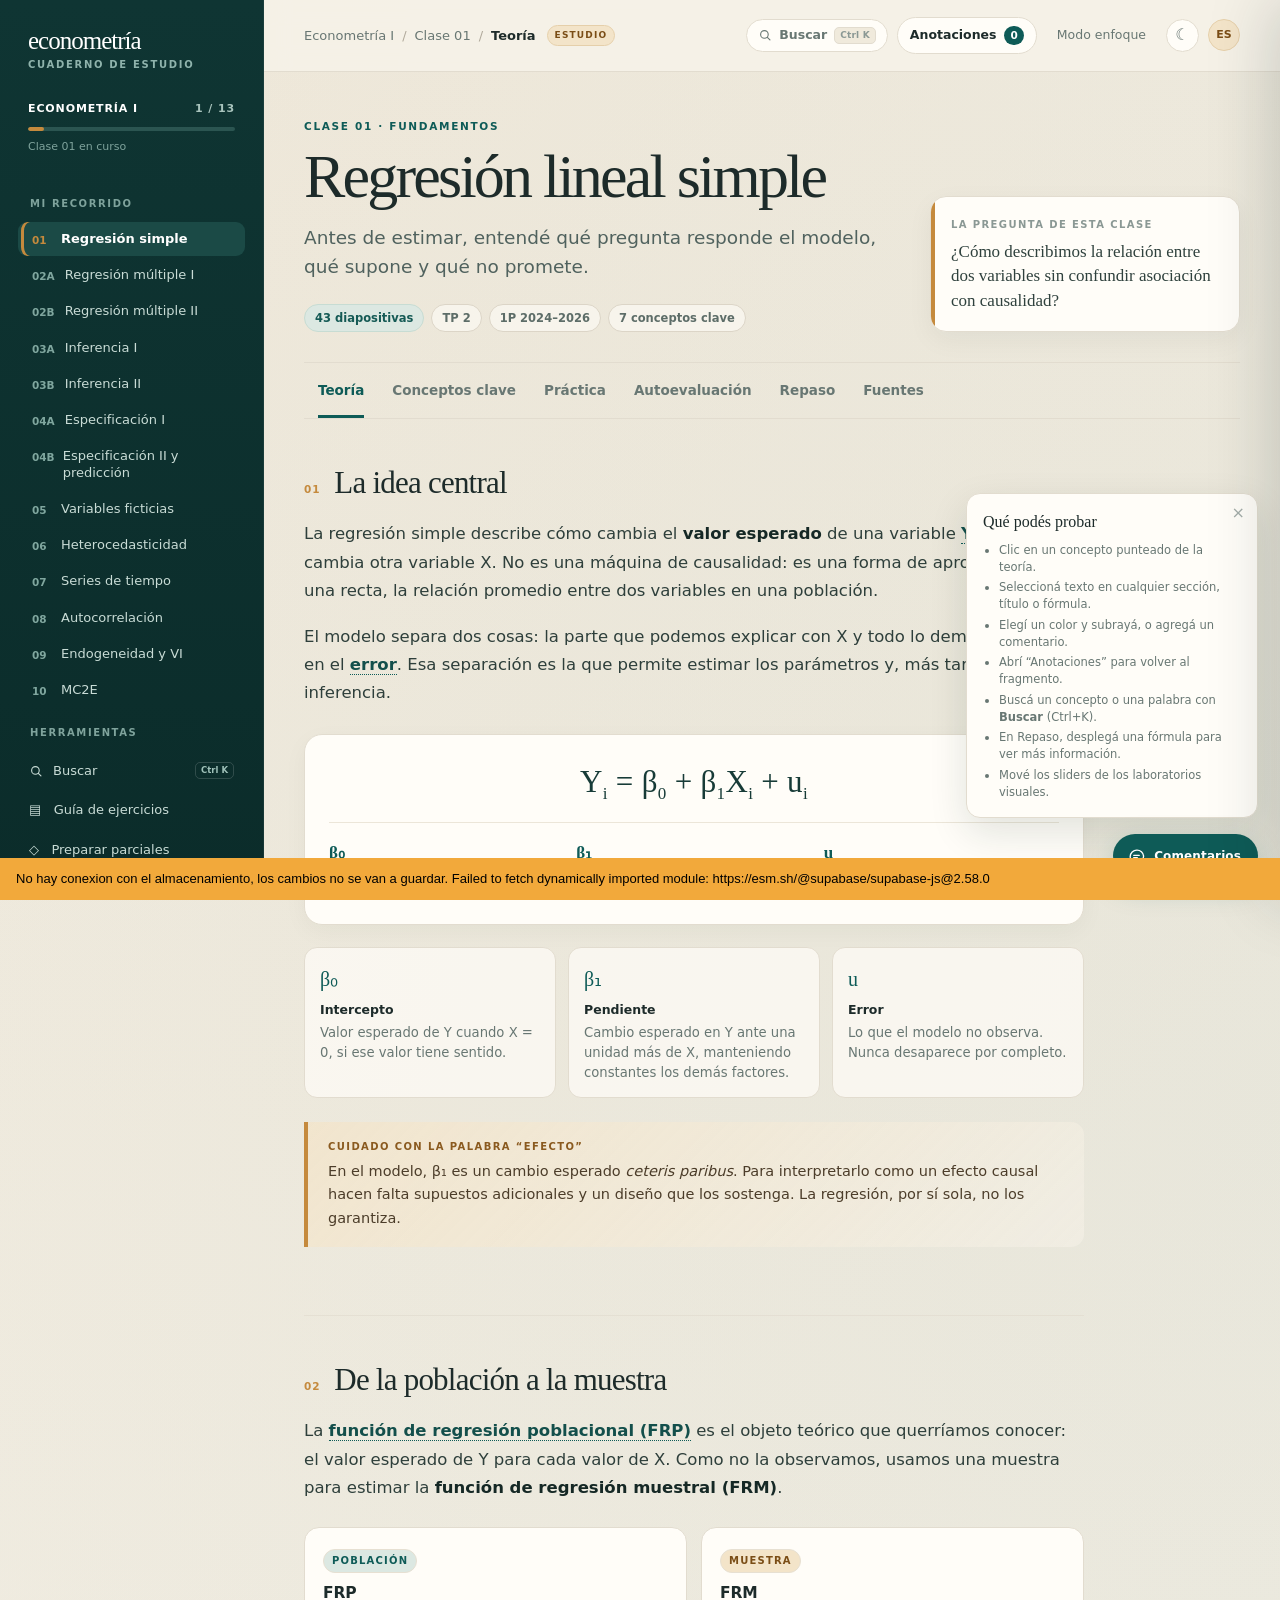
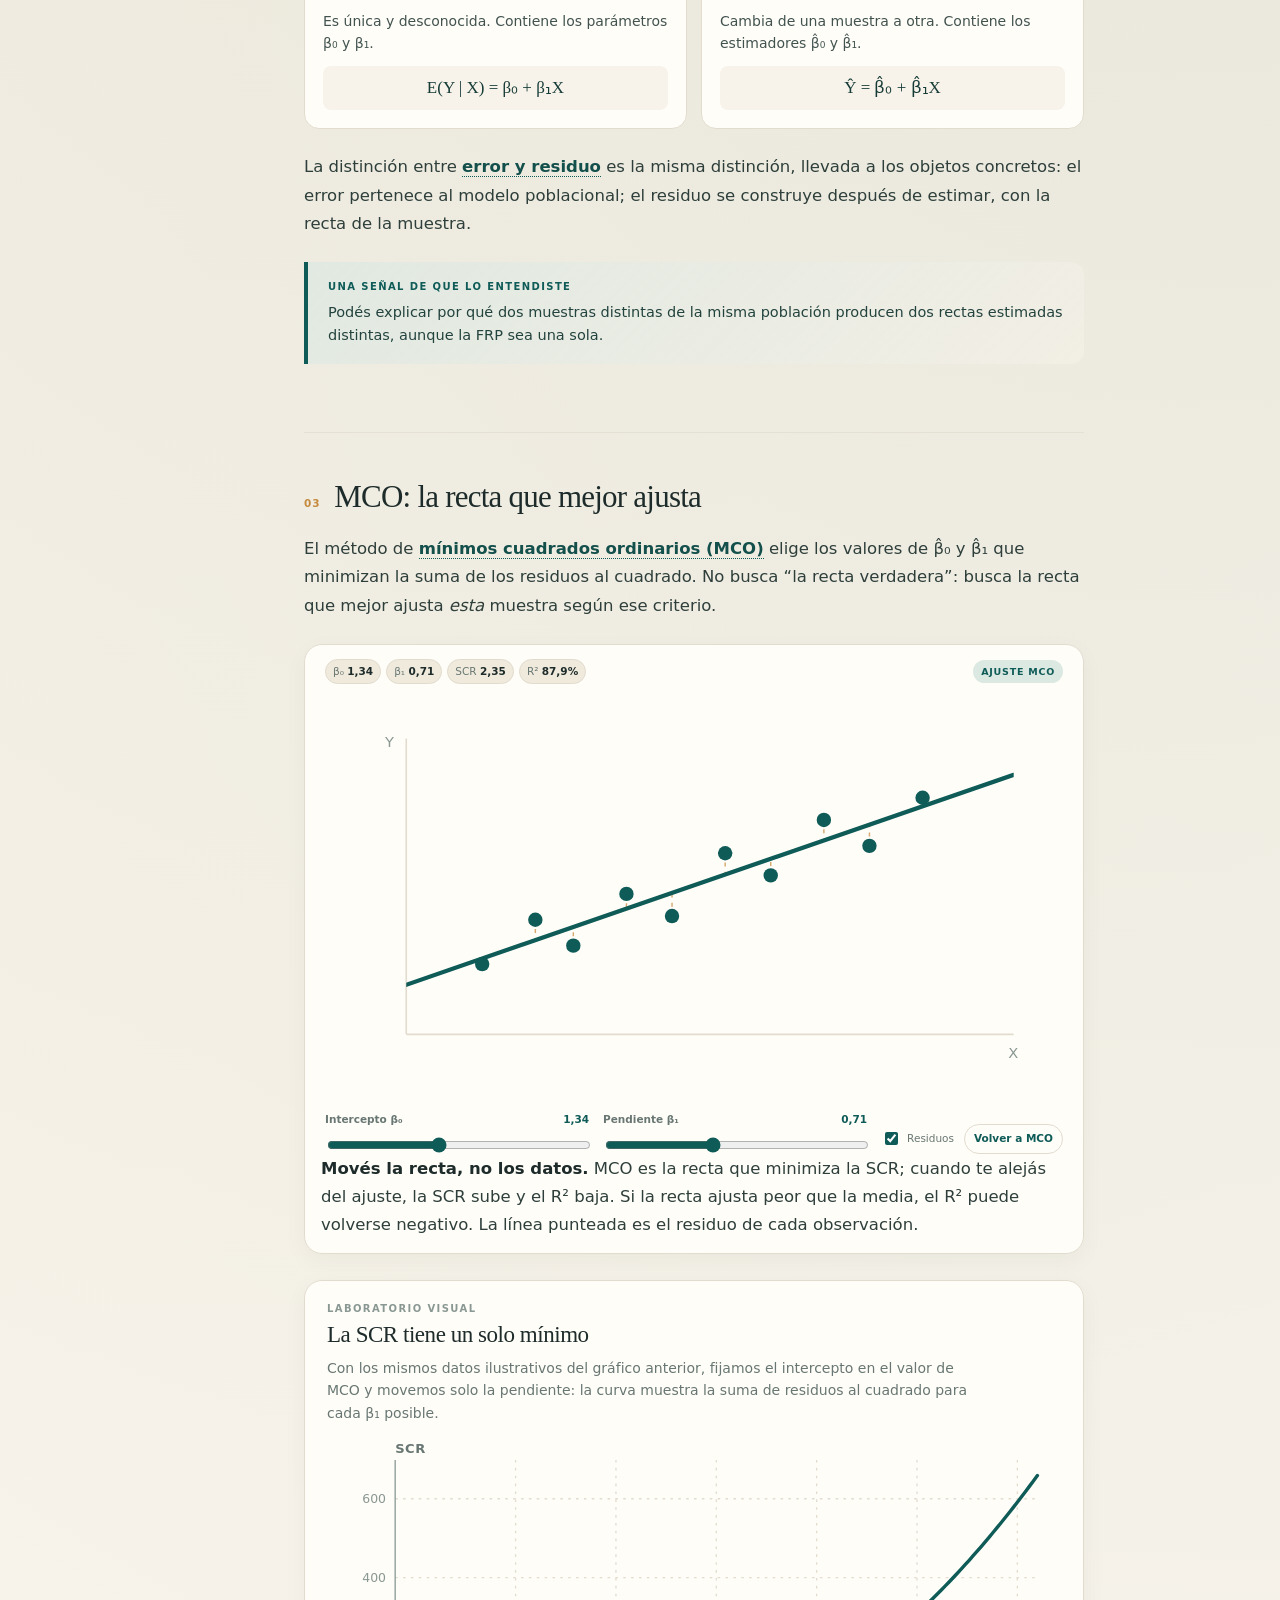
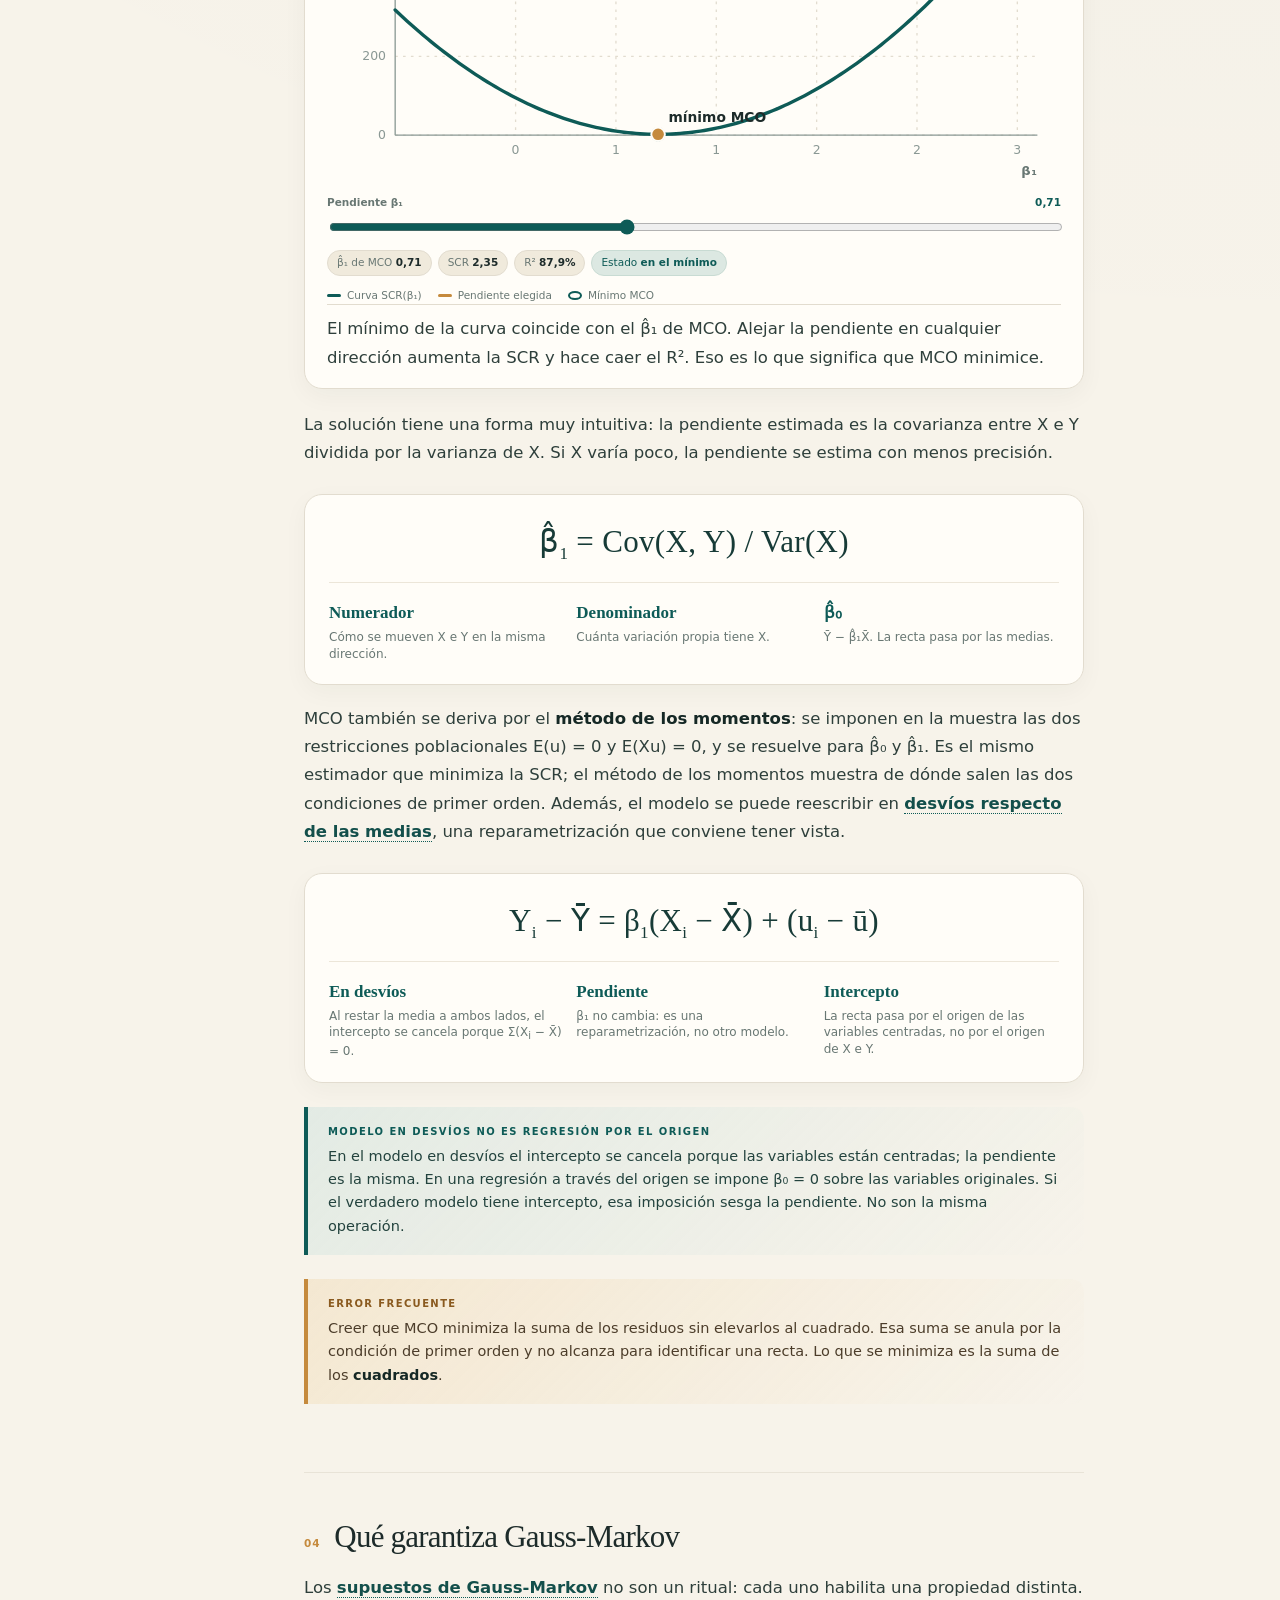
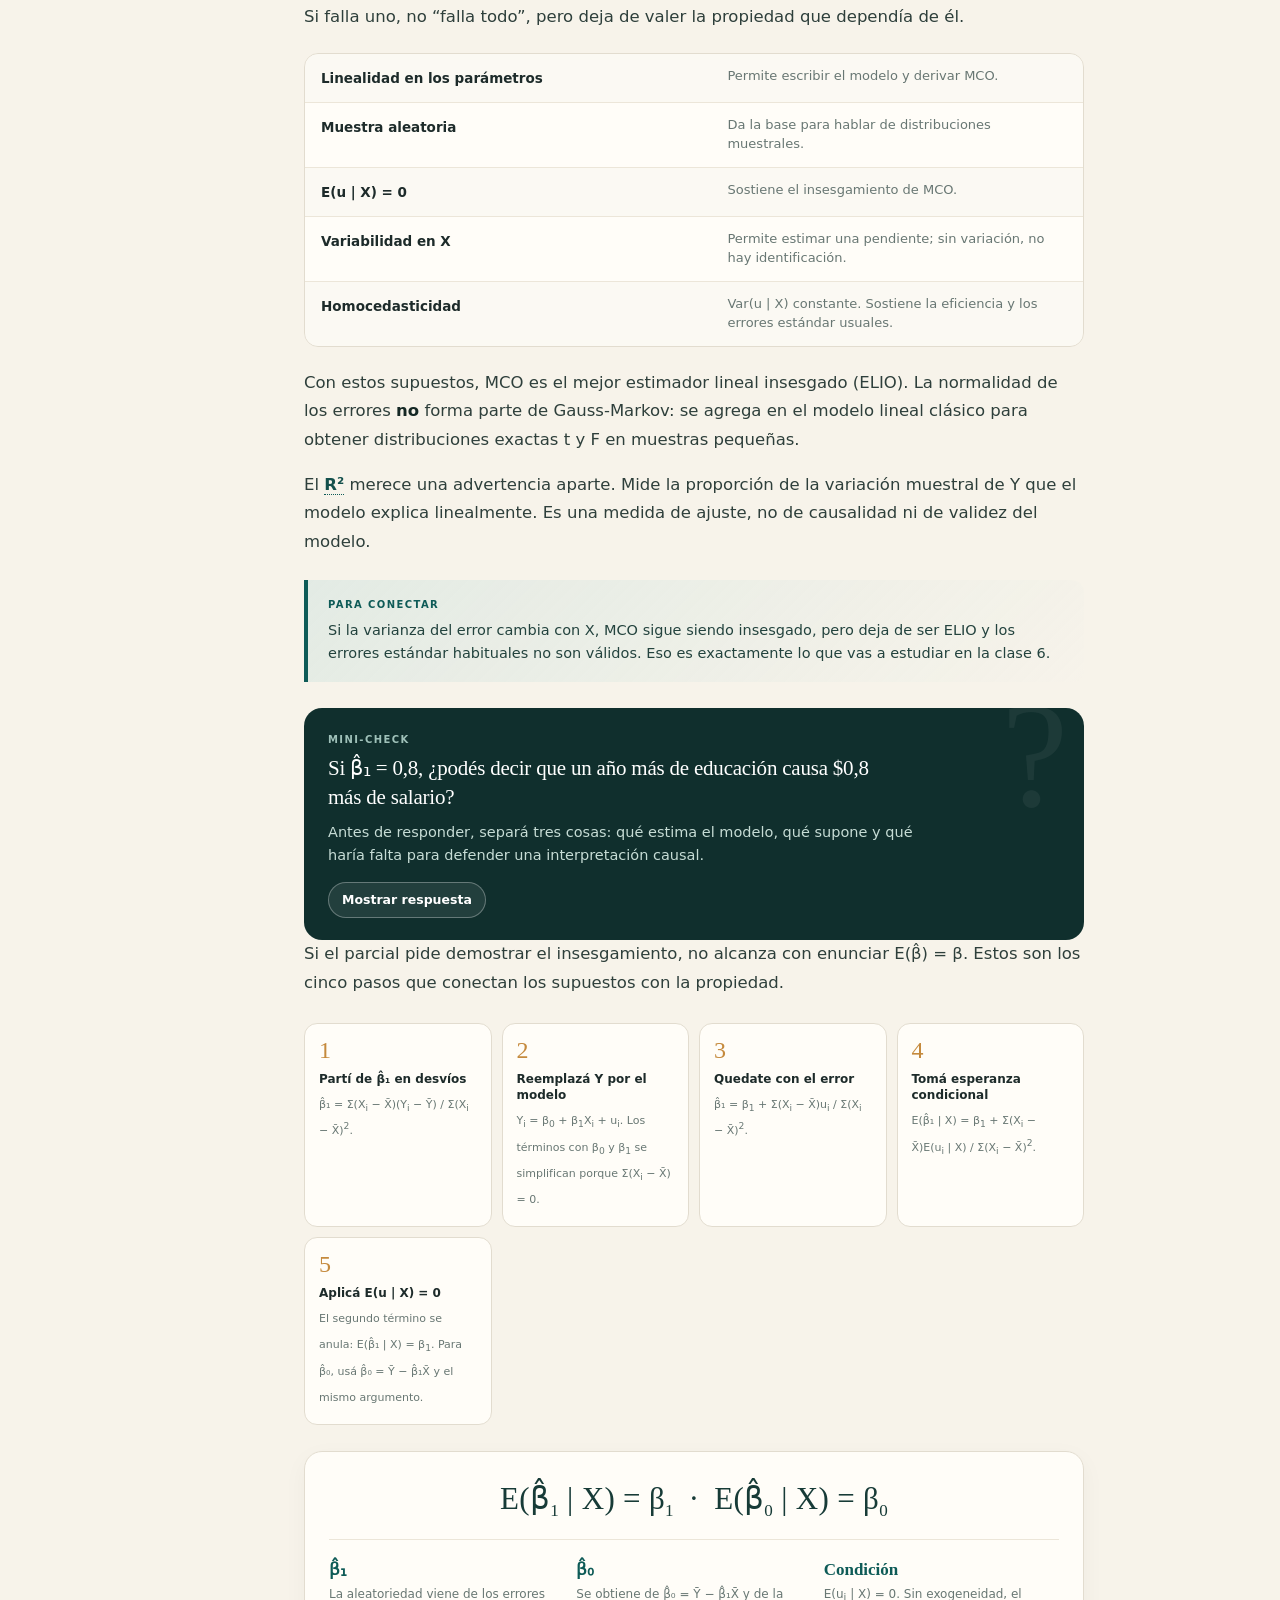
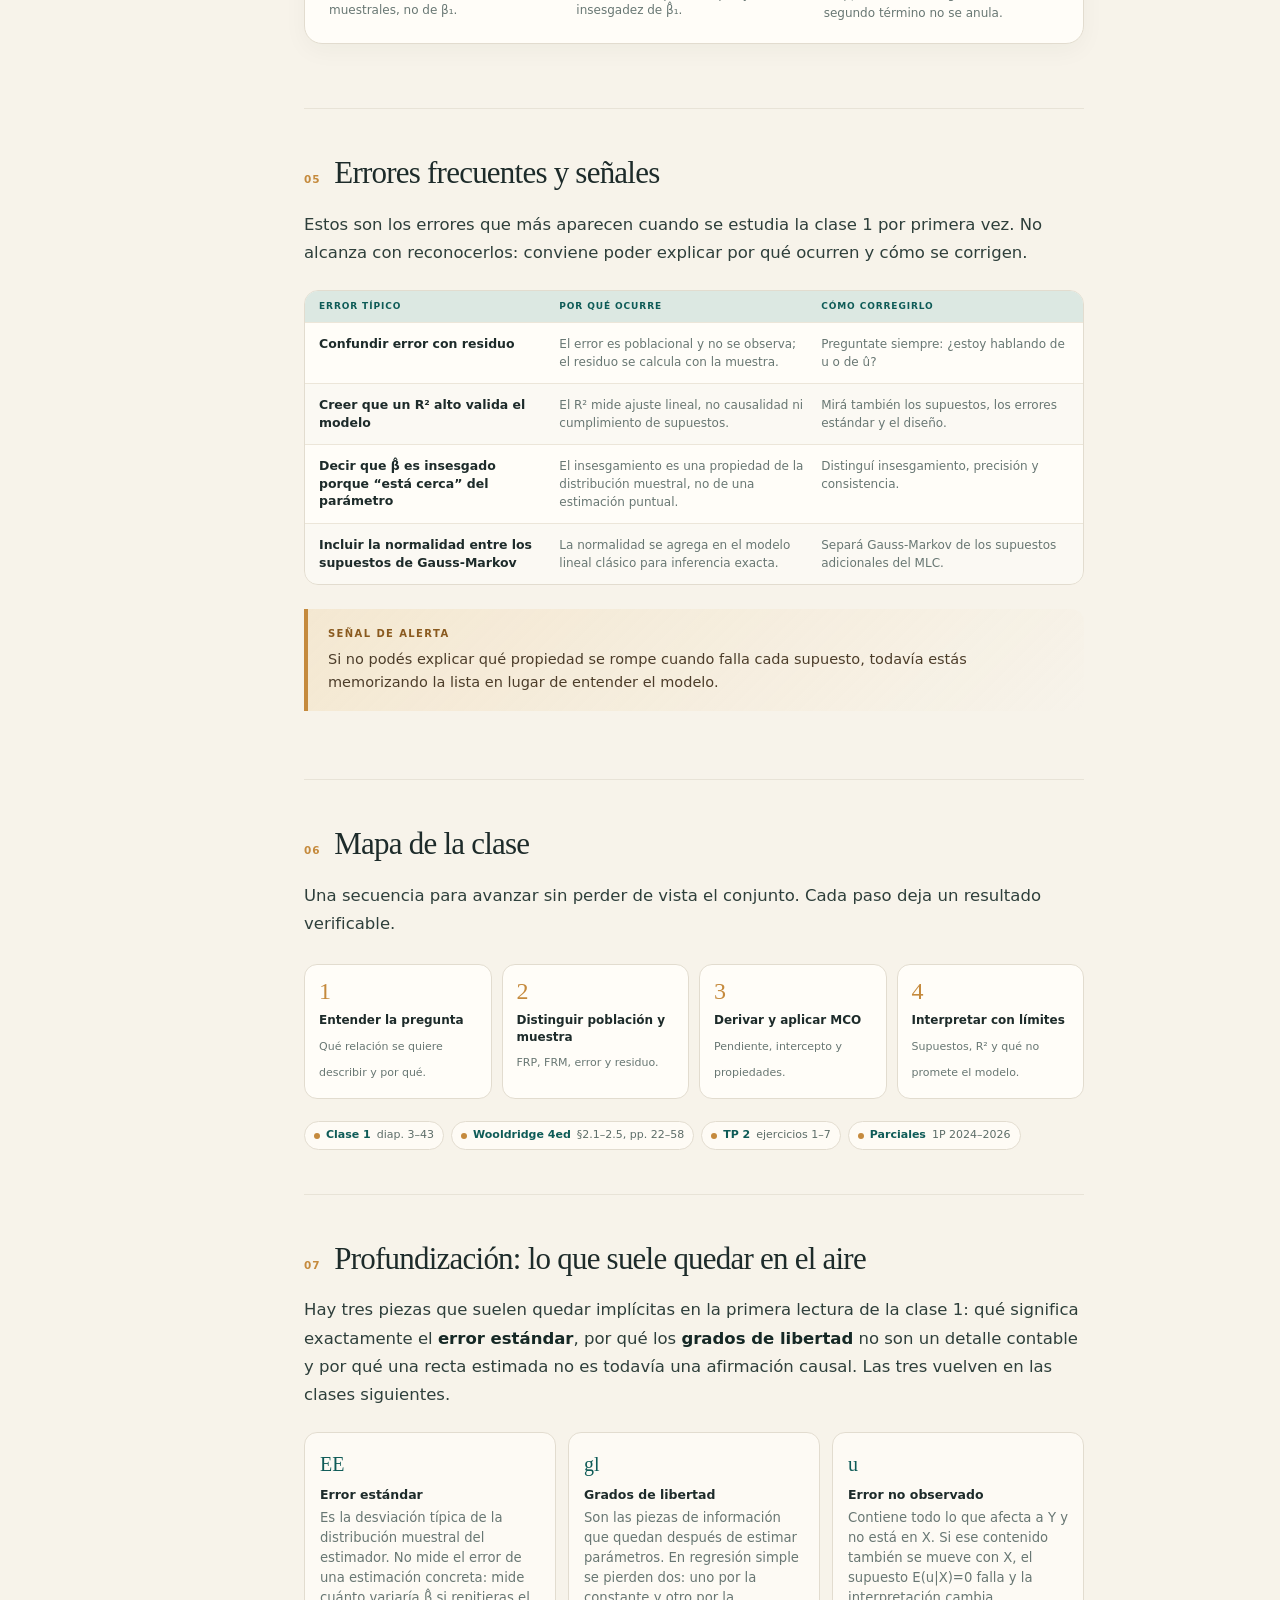
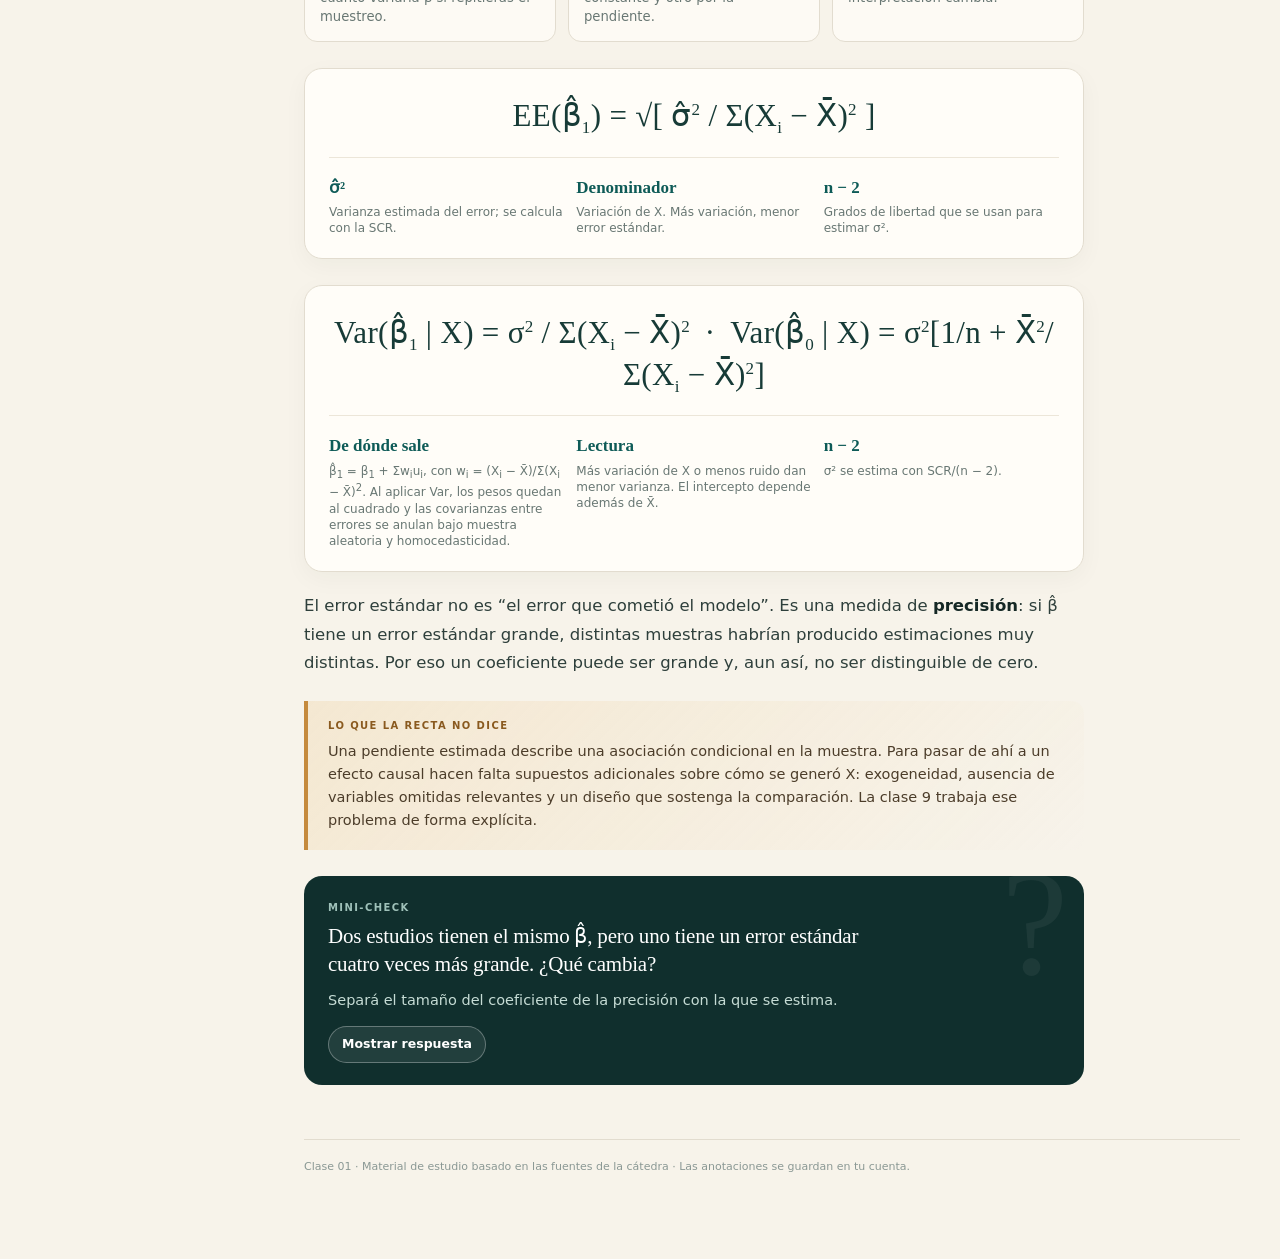
==== commit c092a904: "Completar cobertura de PDFs y ajustes de interfaz Agregar reparametrización en desvíos, demostración" ====
--- a/index.html
+++ b/index.html
@@ -13,7 +13,7 @@
     document.documentElement.setAttribute("data-theme", theme);
   })();
 </script>
-<link rel="stylesheet" href="assets/styles.css?v=24">
+<link rel="stylesheet" href="assets/styles.css?v=25">
 <link rel="stylesheet" href="assets/viz.css?v=23">
 <link rel="stylesheet" href="assets/feedback.css?v=2">
 <link rel="stylesheet" href="assets/search.css?v=4">
@@ -115,23 +115,23 @@
 </div>
 
 <script src="storage.js" data-app="econometria"></script>
-<script src="content/indice.js?v=23"></script>
-<script src="content/clase-01.js?v=23"></script>
-<script src="content/clase-02a.js?v=23"></script>
-<script src="content/clase-02b.js?v=23"></script>
-<script src="content/clase-03a.js?v=23"></script>
-<script src="content/clase-03b.js?v=23"></script>
-<script src="content/clase-04a.js?v=23"></script>
-<script src="content/clase-04b.js?v=23"></script>
-<script src="content/clase-05.js?v=23"></script>
-<script src="content/clase-06.js?v=23"></script>
-<script src="content/clase-07.js?v=23"></script>
-<script src="content/clase-08.js?v=23"></script>
-<script src="content/clase-09.js?v=23"></script>
-<script src="content/clase-10.js?v=23"></script>
+<script src="content/indice.js?v=24"></script>
+<script src="content/clase-01.js?v=24"></script>
+<script src="content/clase-02a.js?v=24"></script>
+<script src="content/clase-02b.js?v=24"></script>
+<script src="content/clase-03a.js?v=24"></script>
+<script src="content/clase-03b.js?v=24"></script>
+<script src="content/clase-04a.js?v=24"></script>
+<script src="content/clase-04b.js?v=24"></script>
+<script src="content/clase-05.js?v=24"></script>
+<script src="content/clase-06.js?v=24"></script>
+<script src="content/clase-07.js?v=24"></script>
+<script src="content/clase-08.js?v=24"></script>
+<script src="content/clase-09.js?v=24"></script>
+<script src="content/clase-10.js?v=24"></script>
 <script src="assets/store.js?v=23"></script>
 <script src="assets/viz.js?v=23"></script>
-<script src="assets/app.js?v=27"></script>
+<script src="assets/app.js?v=28"></script>
 <script src="assets/termstore.js?v=3"></script>
 <script src="assets/search.js?v=7"></script>
 <script src="assets/feedback.js?v=4"></script>
--- a/assets/styles.css
+++ b/assets/styles.css
@@ -207,8 +207,15 @@
   .tabs{
     display:flex;gap:28px;border-bottom:1px solid var(--line);overflow-x:auto;
     position:sticky;top:var(--topbar-h,72px);z-index:20;
-    background:rgba(247,243,234,.93);backdrop-filter:blur(12px);
+    background:transparent;
     scrollbar-width:none;padding:0 14px;
+  }
+  .tabs.stuck{
+    background:transparent;
+    -webkit-backdrop-filter:blur(10px);backdrop-filter:blur(10px);
+  }
+  @supports not ((backdrop-filter:blur(1px)) or (-webkit-backdrop-filter:blur(1px))){
+    .tabs.stuck{background:rgba(247,243,234,.93)}
   }
   .tabs::-webkit-scrollbar{display:none}
   .tab{
@@ -633,6 +640,11 @@
   .swatch-green{background:var(--green)}
   .swatch-blue{background:var(--blue)}
   .swatch-rose{background:var(--rose)}
+  /* El botón base del toolbar no debe pisar el fondo de las muestras. */
+  .selection-toolbar .swatch-yellow{background:var(--yellow)}
+  .selection-toolbar .swatch-green{background:var(--green)}
+  .selection-toolbar .swatch-blue{background:var(--blue)}
+  .selection-toolbar .swatch-rose{background:var(--rose)}
   .selection-toolbar.mobile{
     left:12px;right:12px;top:auto;bottom:calc(12px + env(safe-area-inset-bottom,0px));
     justify-content:center;border-radius:14px;padding:7px 8px;transform:translateY(8px);
@@ -729,7 +741,10 @@
   html[data-theme="dark"] ::selection{background:#2d5a50;color:#fff}
   html[data-theme="dark"] .side{background:linear-gradient(180deg,#0b211e 0%,#071613 100%);border-right-color:rgba(255,255,255,.06)}
   html[data-theme="dark"] .topbar{background:rgba(17,25,23,.86)}
-  html[data-theme="dark"] .tabs{background:rgba(17,25,23,.94)}
+  html[data-theme="dark"] .tabs.stuck{background:transparent}
+  @supports not ((backdrop-filter:blur(1px)) or (-webkit-backdrop-filter:blur(1px))){
+    html[data-theme="dark"] .tabs.stuck{background:rgba(17,25,23,.94)}
+  }
   html[data-theme="dark"] .mobile-classbar{background:rgba(17,25,23,.92)}
   html[data-theme="dark"] .mobile-classbar a{background:var(--card);border-color:var(--line);color:var(--muted)}
   html[data-theme="dark"] .mobile-classbar a.active{background:var(--teal);color:#08201d;border-color:var(--teal)}
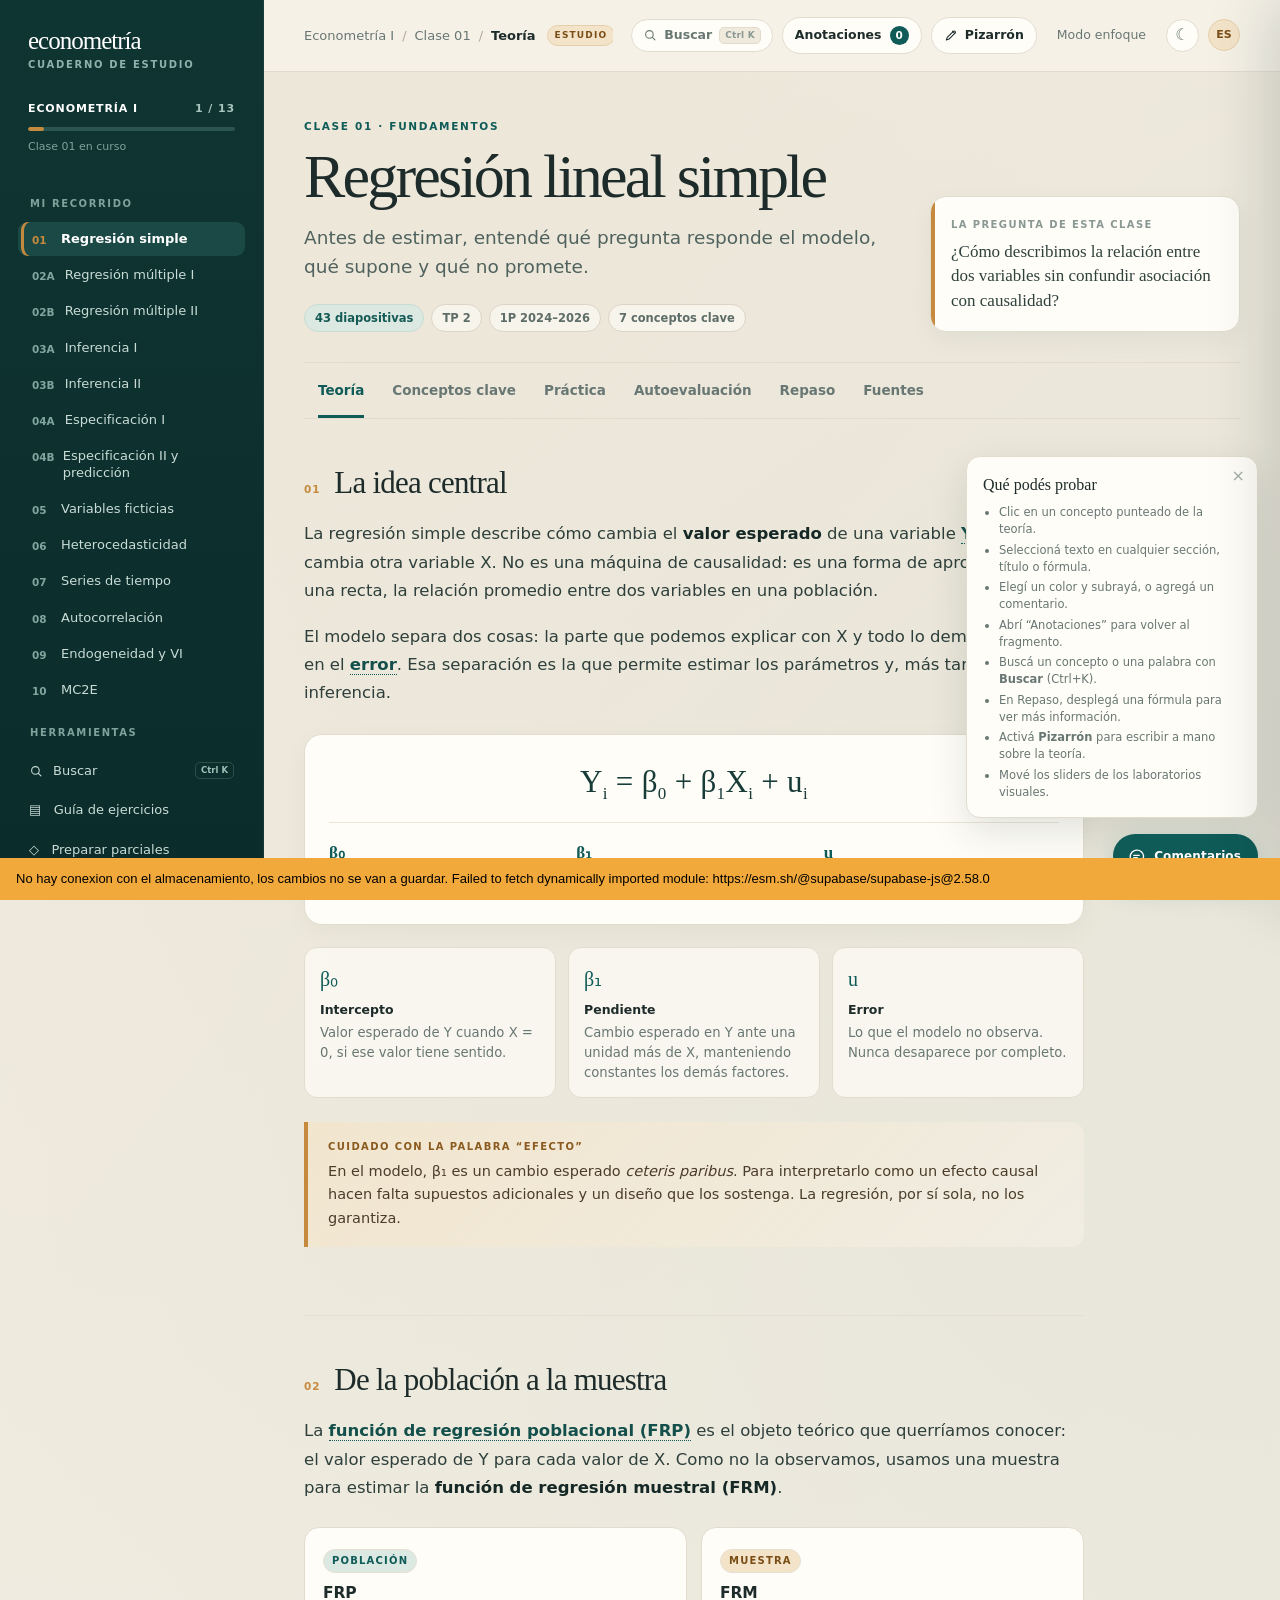
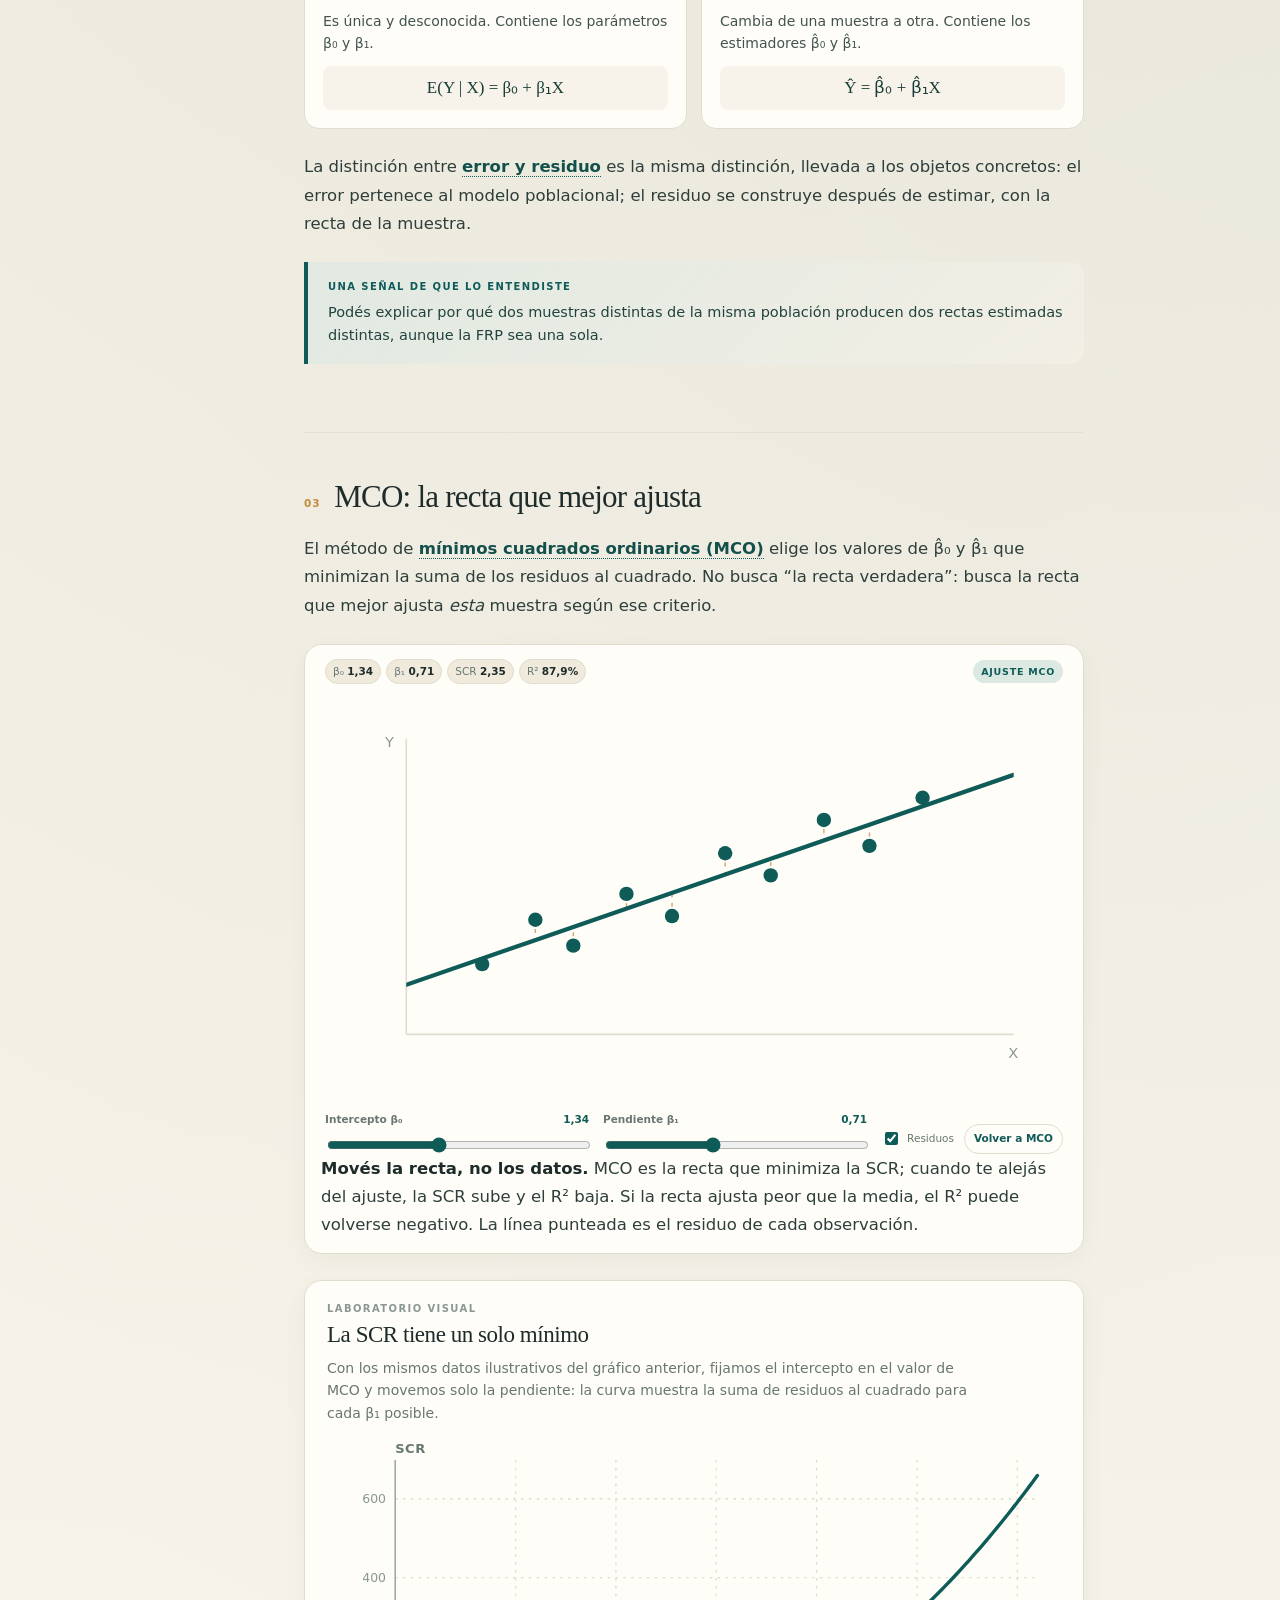
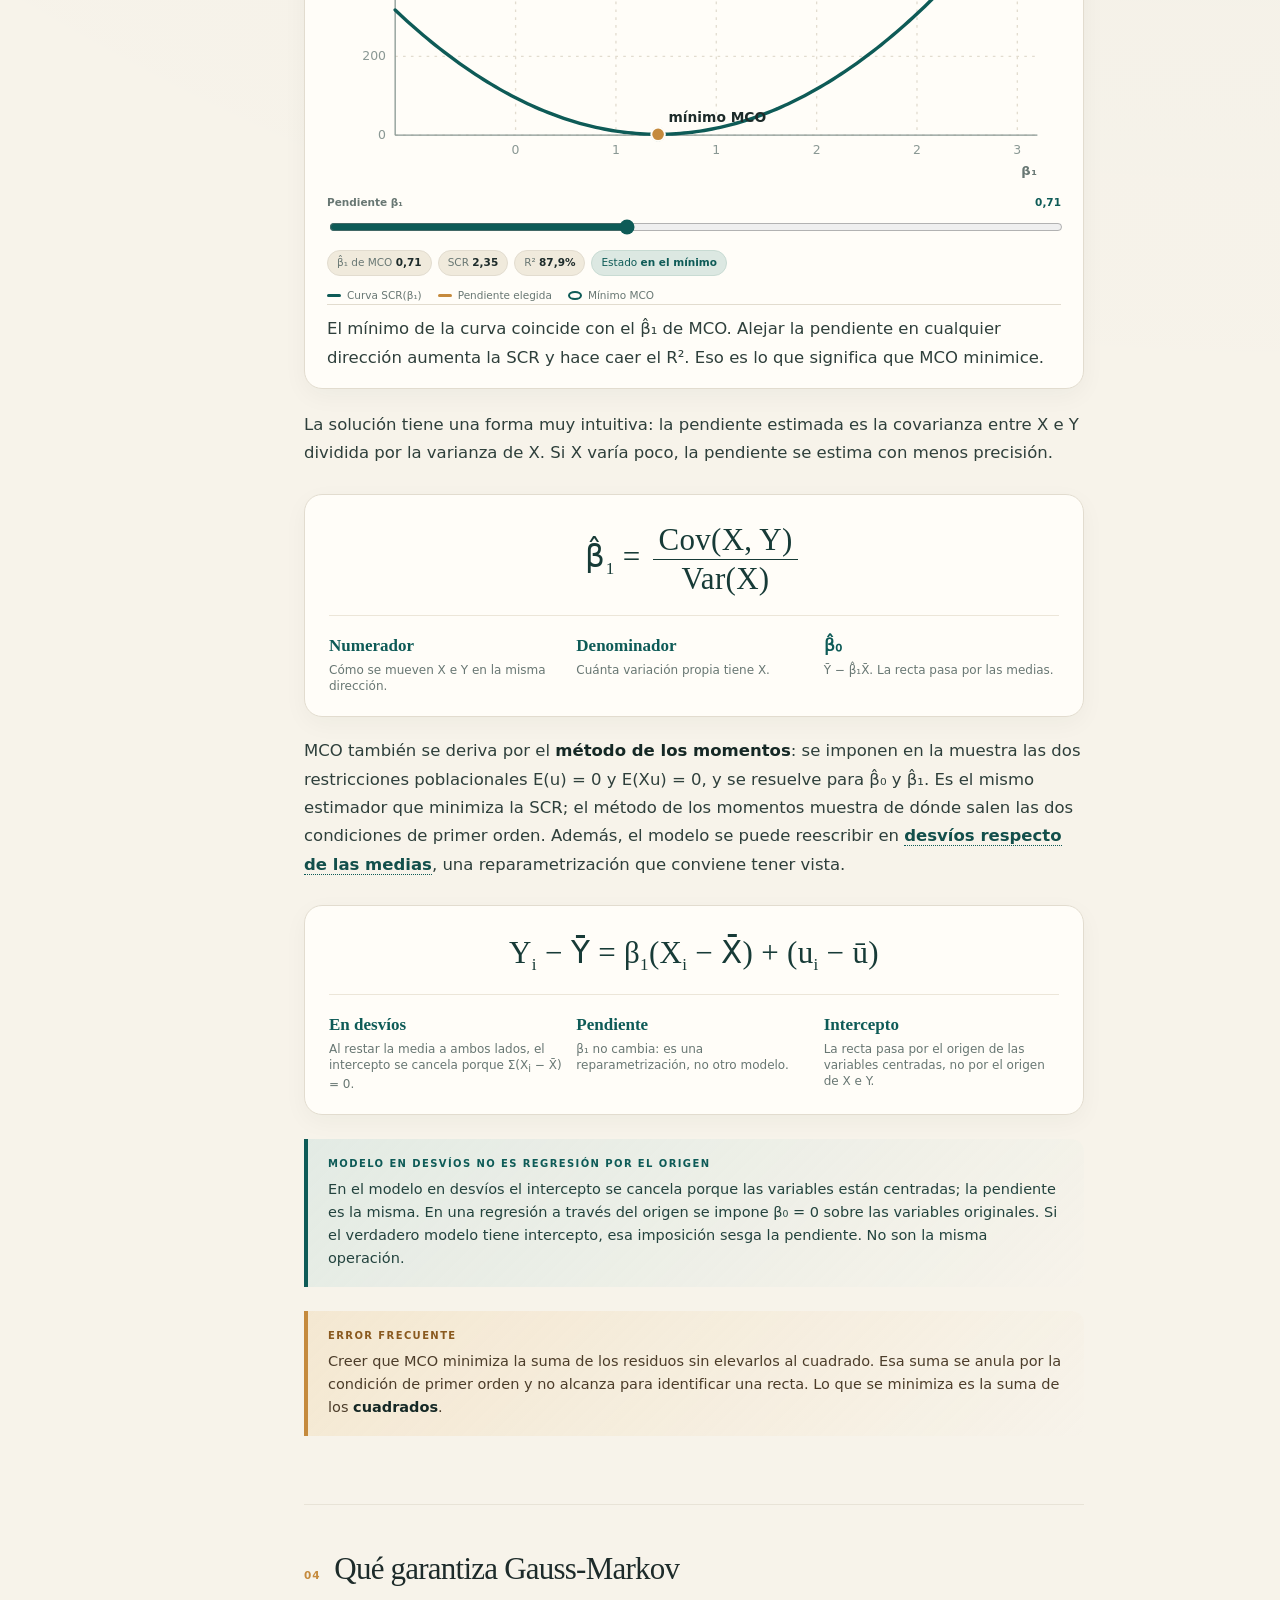
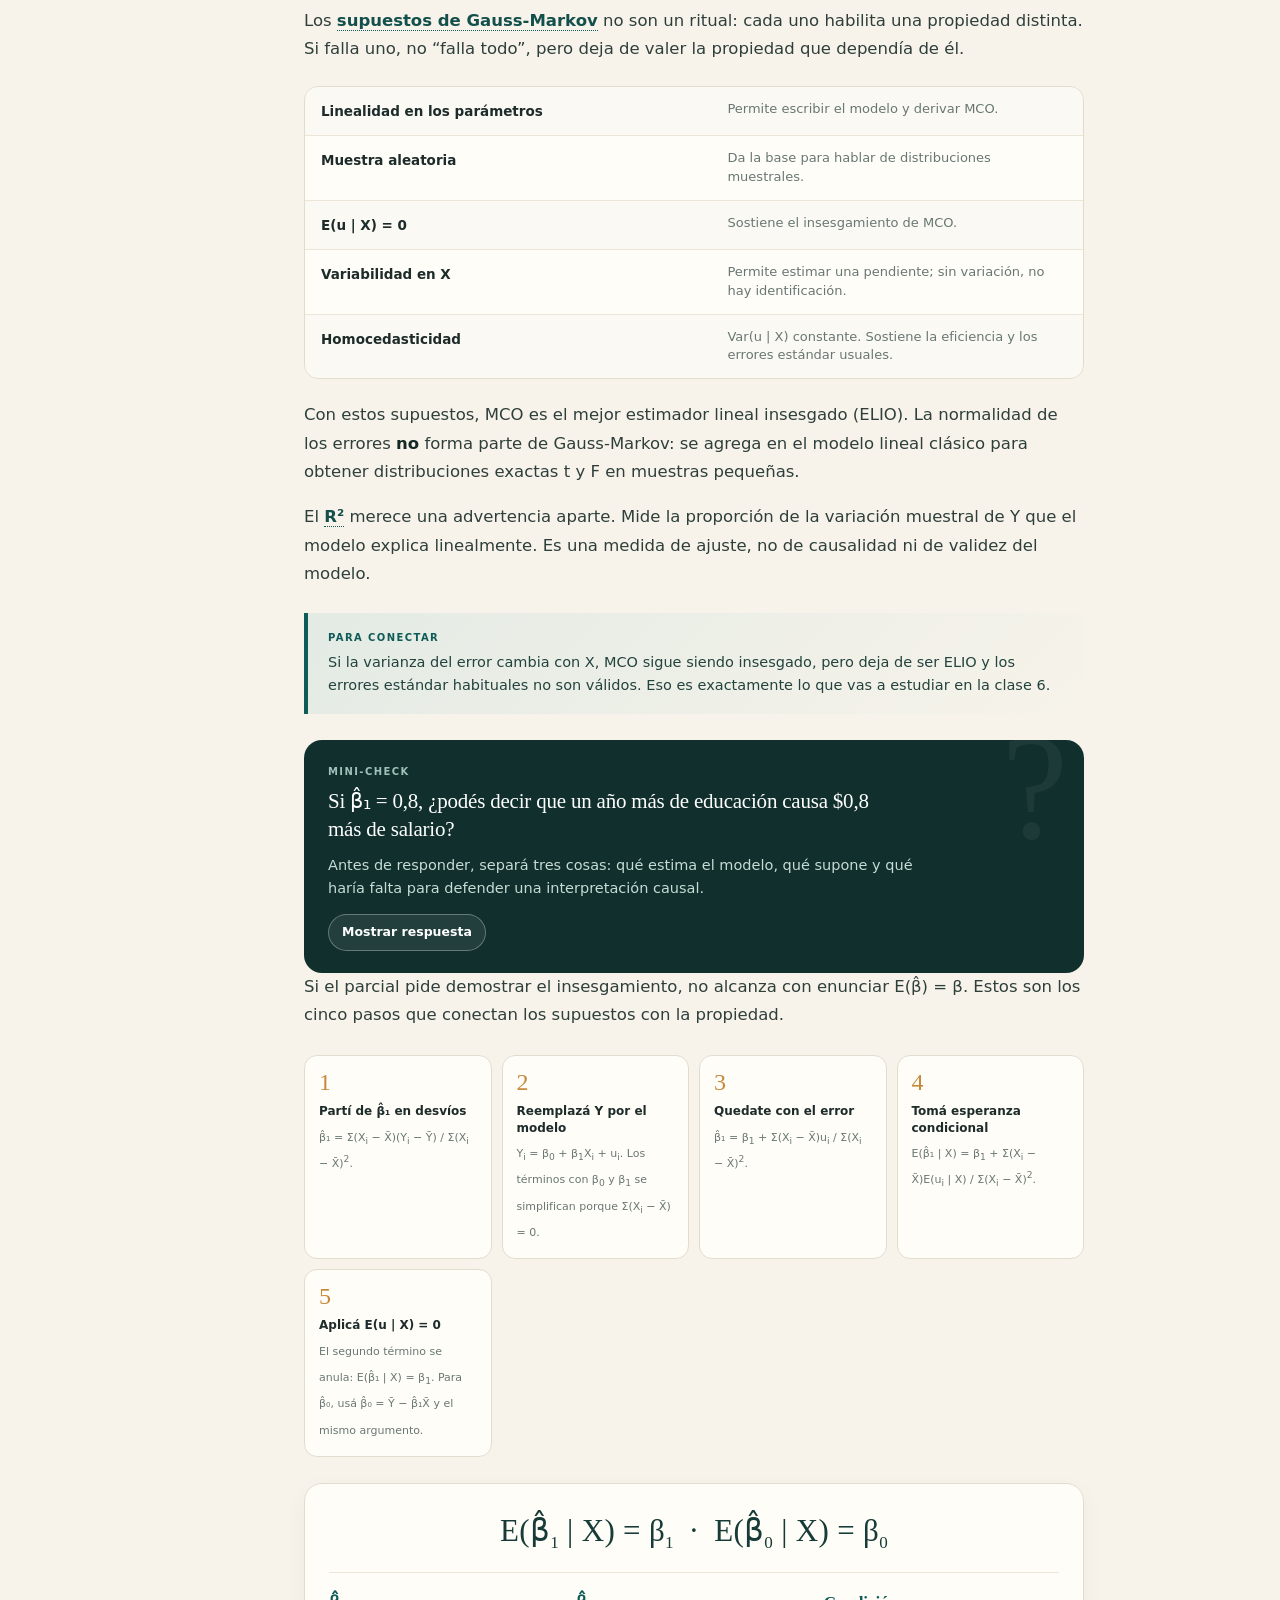
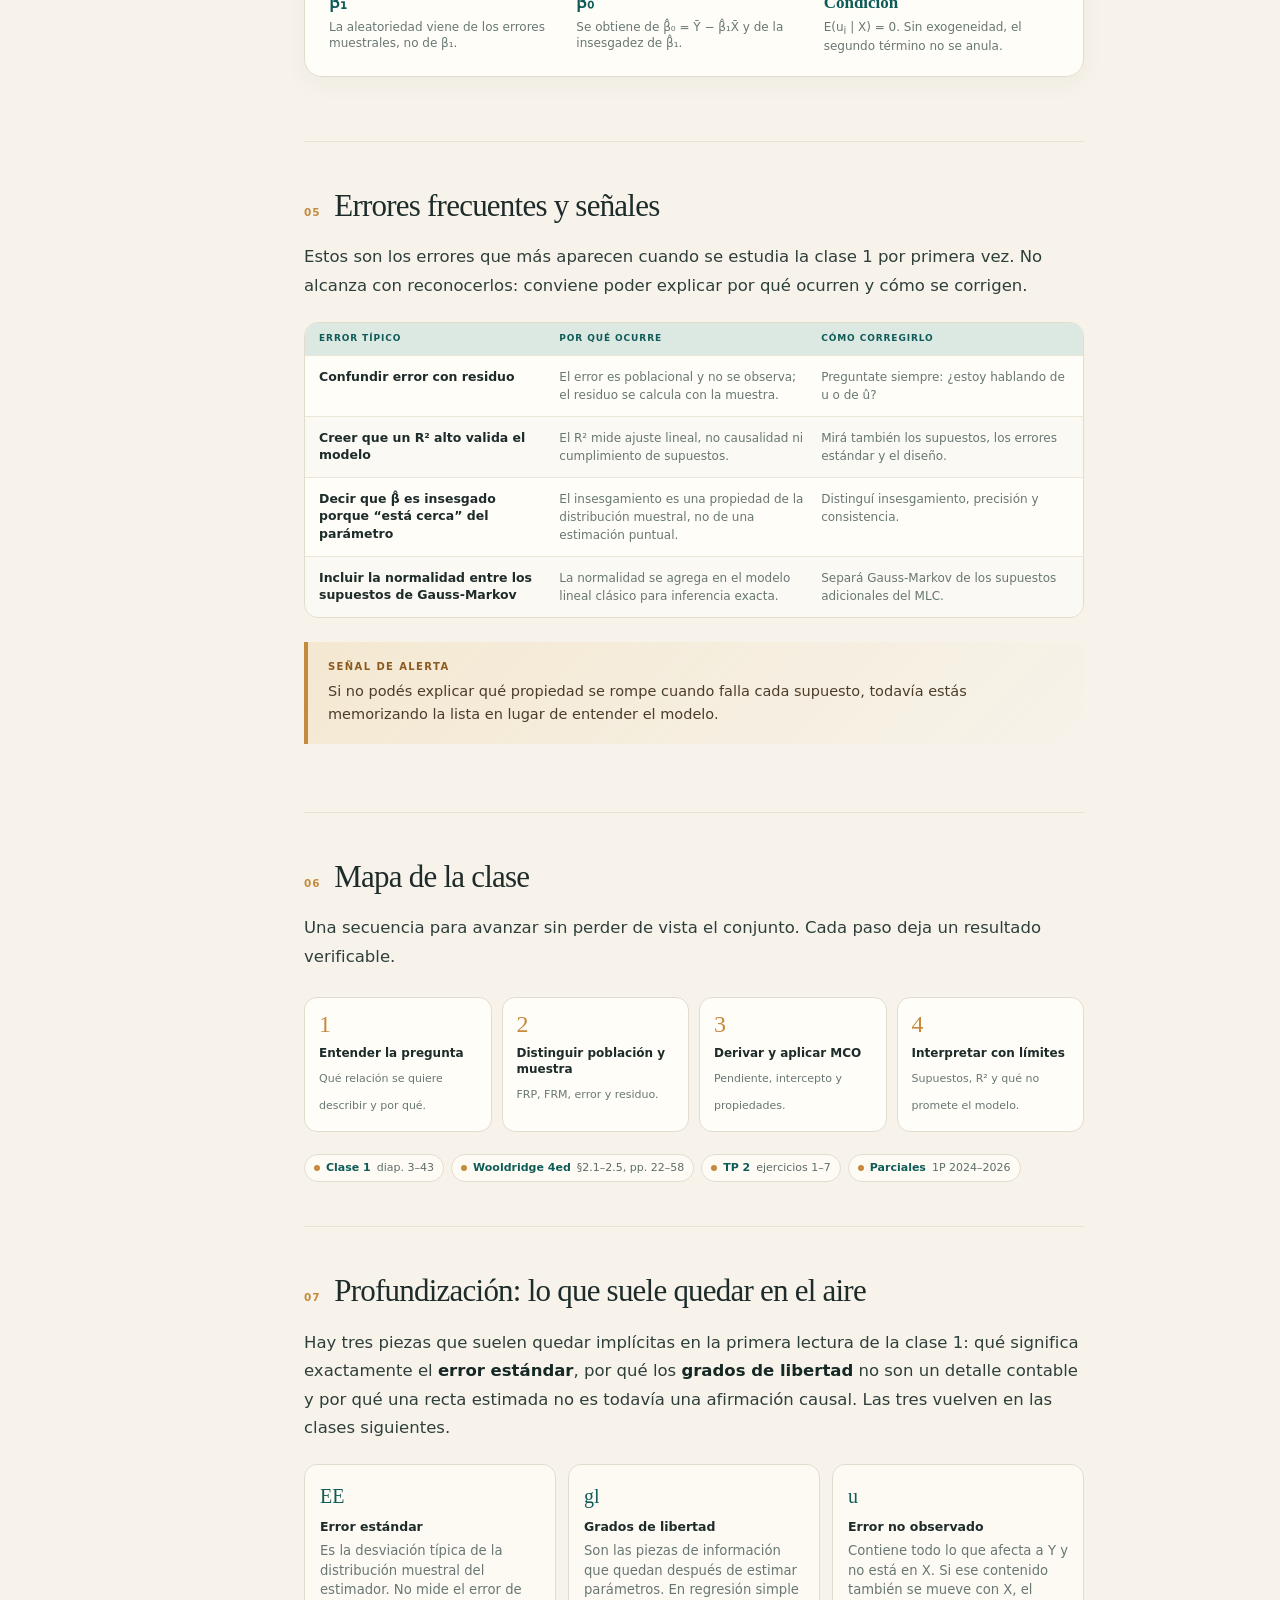
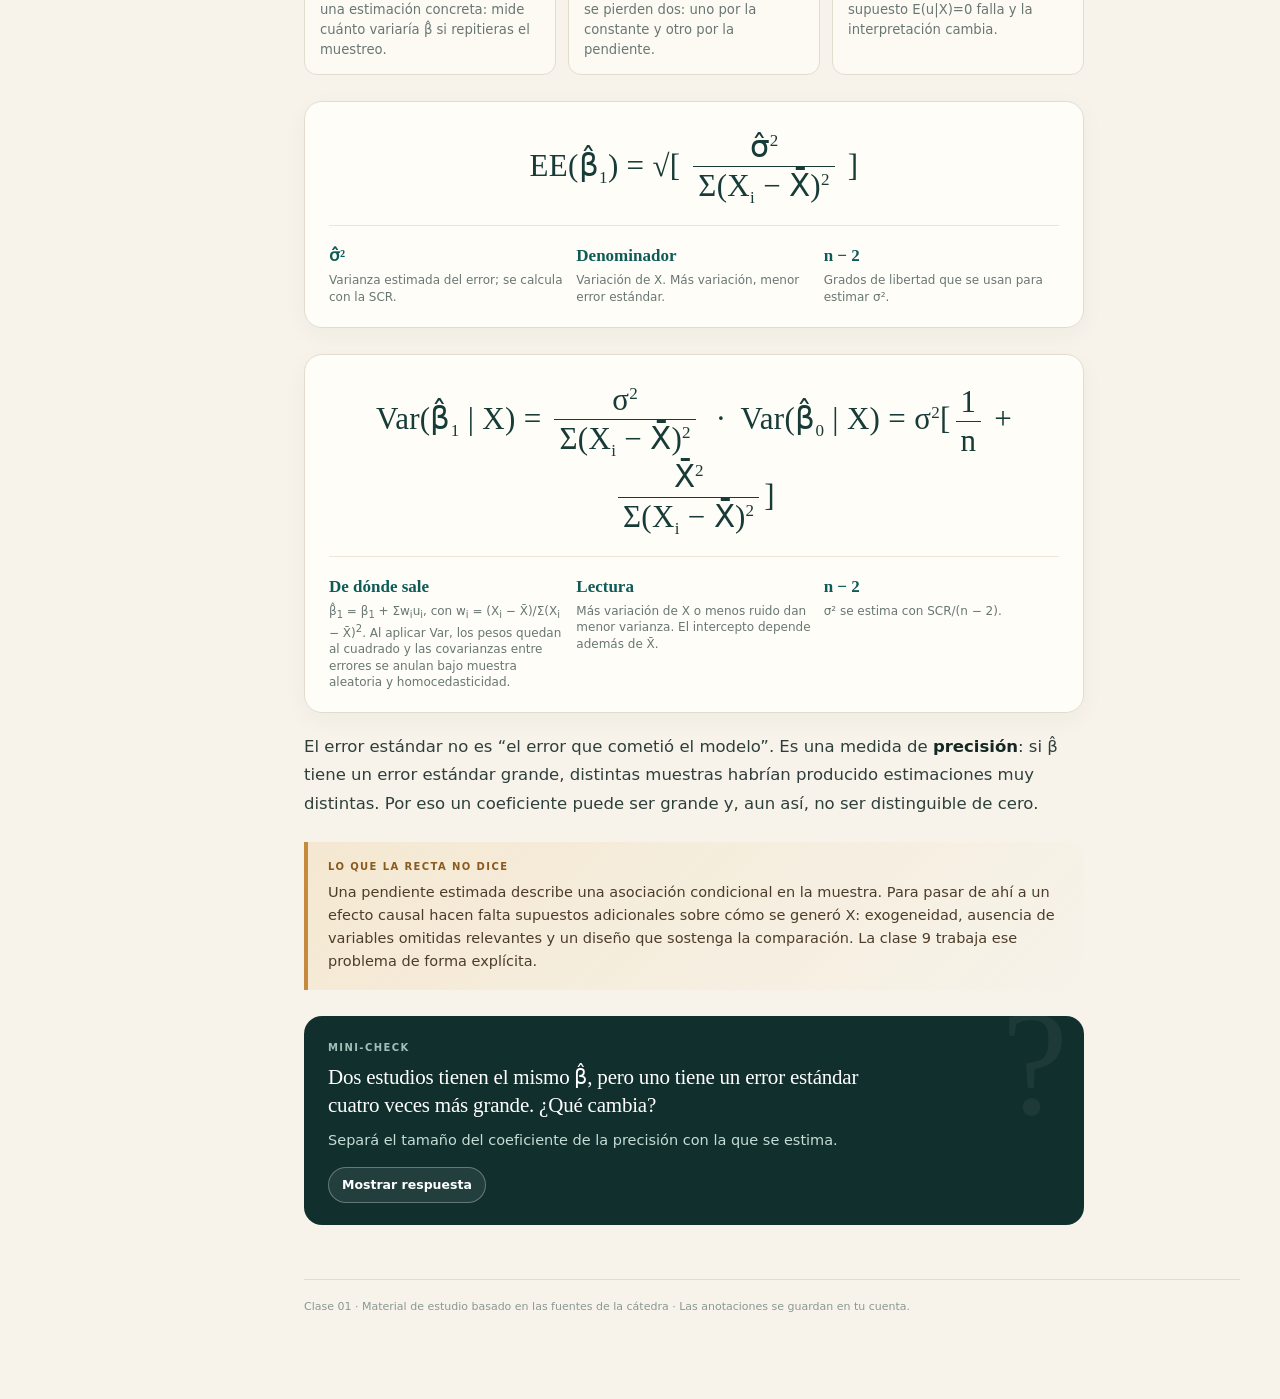
==== commit 3863b1d5: "Mostrar fracciones con barra y agregar modo pizarrón - Las fórmulas de Teoría y Repaso apilan numera" ====
--- a/index.html
+++ b/index.html
@@ -13,10 +13,11 @@
     document.documentElement.setAttribute("data-theme", theme);
   })();
 </script>
-<link rel="stylesheet" href="assets/styles.css?v=25">
+<link rel="stylesheet" href="assets/styles.css?v=27">
 <link rel="stylesheet" href="assets/viz.css?v=23">
 <link rel="stylesheet" href="assets/feedback.css?v=2">
 <link rel="stylesheet" href="assets/search.css?v=4">
+<link rel="stylesheet" href="assets/board.css?v=2">
 </head>
 <body>
 <div class="layout">
@@ -56,6 +57,10 @@
         </button>
         <button class="annotations-btn" id="annotationsBtn" aria-haspopup="dialog" aria-expanded="false">
           Anotaciones <span class="count" id="annotCount">0</span>
+        </button>
+        <button class="board-btn" id="boardBtn" type="button" aria-pressed="false" title="Modo pizarrón (Teoría)">
+          <svg viewBox="0 0 24 24" fill="none" stroke="currentColor" stroke-width="1.8" stroke-linecap="round" stroke-linejoin="round" aria-hidden="true"><path d="M4 20.5 8.6 19 19 8.6a2.1 2.1 0 0 0-3-3L5.6 16 4 20.5Z"/><path d="m14.5 5.5 4 4"/></svg>
+          <span class="board-btn-label">Pizarrón</span>
         </button>
         <button class="ghost-btn" id="focusBtn" type="button">Modo enfoque</button>
         <button class="theme-btn" id="themeBtn" aria-label="Cambiar a modo noche" title="Modo noche" type="button">☾</button>
@@ -110,6 +115,7 @@
     <li>Abrí “Anotaciones” para volver al fragmento.</li>
     <li>Buscá un concepto o una palabra con <b>Buscar</b> (Ctrl+K).</li>
     <li>En Repaso, desplegá una fórmula para ver más información.</li>
+    <li>Activá <b>Pizarrón</b> para escribir a mano sobre la teoría.</li>
     <li>Mové los sliders de los laboratorios visuales.</li>
   </ul>
 </div>
@@ -131,7 +137,8 @@
 <script src="content/clase-10.js?v=24"></script>
 <script src="assets/store.js?v=23"></script>
 <script src="assets/viz.js?v=23"></script>
-<script src="assets/app.js?v=28"></script>
+<script src="assets/app.js?v=31"></script>
+<script src="assets/board.js?v=2"></script>
 <script src="assets/termstore.js?v=3"></script>
 <script src="assets/search.js?v=7"></script>
 <script src="assets/feedback.js?v=4"></script>
--- a/assets/styles.css
+++ b/assets/styles.css
@@ -271,6 +271,16 @@
     border-radius:2px;
   }
   .formula-main .matrix td{padding:3px 12px;text-align:right;white-space:nowrap}
+  .frac{
+    display:inline-flex;flex-direction:column;align-items:stretch;
+    vertical-align:middle;text-align:center;white-space:nowrap;
+    line-height:1.12;margin:0 .16em;
+  }
+  .frac .frac-num,.frac .frac-den{display:block;white-space:nowrap;text-align:center}
+  .frac .frac-slash{display:none}
+  .frac .frac-num{border-bottom:1.5px solid currentColor;padding:0 .16em .06em}
+  .frac .frac-den{padding:.06em .16em 0}
+  .formula-main .frac .frac{font-size:.92em}
   .formula-legend{
     display:grid;grid-template-columns:repeat(3,1fr);gap:12px;
     border-top:1px solid #ece6d9;padding-top:16px;
--- a/assets/board.css
+++ b/assets/board.css
@@ -0,0 +1,131 @@
+/* ---------- Modo pizarrón ---------- */
+
+.board-btn{
+  display:inline-flex;align-items:center;gap:7px;border:1px solid var(--line);
+  background:var(--card);border-radius:999px;padding:7px 12px;cursor:pointer;
+  font-size:12.5px;font-weight:650;color:var(--ink);
+  transition:border-color .18s,box-shadow .18s,background .18s,color .18s;
+}
+.board-btn svg{width:14px;height:14px;flex:0 0 auto}
+.board-btn:hover{border-color:#bfcfc8;box-shadow:0 3px 12px rgba(20,40,37,.06)}
+.board-btn[aria-pressed="true"]{
+  background:var(--teal);border-color:var(--teal);color:#fff;
+  box-shadow:0 4px 14px rgba(14,91,87,.2);
+}
+html[data-theme="dark"] .board-btn[aria-pressed="true"]{color:#08201d}
+html[data-theme="dark"] .board-btn:hover{border-color:var(--sage-deep)}
+
+/* La capa vive fuera del contenido: es fija y sigue el rectángulo visible
+   de la columna de lectura, para no gastar memoria en documentos largos. */
+.board-layer{
+  position:fixed;z-index:10;pointer-events:none;overflow:hidden;
+  display:none;
+}
+.board-canvas{
+  display:block;width:100%;height:100%;
+  touch-action:pan-y;-webkit-user-select:none;user-select:none;
+  -webkit-touch-callout:none;
+}
+body.board-mode .board-layer.is-active{pointer-events:auto}
+body.board-mode .board-layer.is-active.is-hand{pointer-events:none}
+body.board-mode .board-layer.is-active.draw-touch .board-canvas,
+body.board-mode .board-layer.is-active.pen-down .board-canvas{touch-action:none}
+body.board-mode .board-layer.is-active[data-tool="pen"],
+body.board-mode .board-layer.is-active[data-tool="highlight"]{cursor:crosshair}
+body.board-mode .board-layer.is-active[data-tool="eraser"]{cursor:cell}
+body.board-mode .reading{-webkit-user-select:none;user-select:none}
+body.board-mode .tabs{visibility:hidden;pointer-events:none}
+body.board-mode .hint{display:none}
+body.board-mode .fb-root{display:none}
+body.board-mode .toast{bottom:104px}
+
+/* Barra flotante */
+.board-bar{
+  position:fixed;left:50%;bottom:17px;bottom:max(17px,env(safe-area-inset-bottom));
+  transform:translateX(-50%);z-index:55;
+  display:flex;align-items:center;justify-content:center;flex-wrap:nowrap;
+  gap:4px;padding:7px;max-width:calc(100vw - 18px);
+  background:var(--card);border:1px solid var(--line);border-radius:18px;
+  box-shadow:0 18px 50px rgba(20,40,37,.22);
+  touch-action:manipulation;
+}
+.board-bar[hidden]{display:none!important}
+.board-bar [hidden]{display:none!important}
+body:not(.board-mode) .board-bar{display:none!important}
+html[data-theme="dark"] .board-bar{box-shadow:0 20px 55px rgba(0,0,0,.5)}
+
+.board-tool,.board-act{
+  width:38px;height:38px;flex:0 0 auto;border:1px solid transparent;border-radius:11px;
+  background:transparent;color:var(--muted);display:grid;place-items:center;
+  padding:0;cursor:pointer;transition:background .16s,color .16s,border-color .16s;
+}
+.board-tool svg,.board-act svg,.board-exit svg{width:18px;height:18px;pointer-events:none}
+.board-tool:hover,.board-act:hover{background:var(--paper-deep);color:var(--ink)}
+.board-tool[aria-pressed="true"]{
+  background:var(--sage);border-color:var(--sage-deep);color:var(--teal);
+}
+html[data-theme="dark"] .board-tool[aria-pressed="true"]{
+  background:var(--sage-deep);border-color:#34564c;color:var(--teal);
+}
+.board-act:disabled{opacity:.3;cursor:default;pointer-events:none}
+.board-sep{width:1px;height:22px;flex:0 0 auto;background:var(--line);margin:0 3px}
+.board-finger{width:auto;padding:0 9px;gap:5px;display:inline-flex;align-items:center;justify-content:center}
+.board-finger span{font-size:10.5px;font-weight:750;letter-spacing:.02em}
+.board-finger[aria-pressed="true"]{background:var(--ochre-soft);border-color:#e5cfaa;color:#7a4d16}
+html[data-theme="dark"] .board-finger[aria-pressed="true"]{
+  background:var(--ochre-soft);border-color:#5b4526;color:#f0c987;
+}
+
+.board-colors{display:flex;align-items:center;gap:5px;padding:0 2px}
+.board-colors[hidden],.board-widths[hidden]{display:none!important}
+.board-swatch{
+  width:23px;height:23px;flex:0 0 auto;border-radius:50%;border:2px solid var(--card);
+  box-shadow:0 0 0 1px var(--line);background:var(--swatch);
+  padding:0;cursor:pointer;transition:box-shadow .16s,transform .16s;
+}
+.board-swatch:hover{transform:scale(1.1)}
+.board-swatch.active{box-shadow:0 0 0 2px var(--teal)}
+html[data-theme="dark"] .board-swatch{border-color:var(--card);box-shadow:0 0 0 1px #4a5f58}
+html[data-theme="dark"] .board-swatch.active{box-shadow:0 0 0 2px var(--teal)}
+
+.board-widths{display:flex;align-items:center;gap:1px;padding:0 1px}
+.board-width{
+  width:27px;height:30px;border:1px solid transparent;border-radius:8px;
+  background:transparent;display:grid;place-items:center;padding:0;
+  cursor:pointer;color:var(--muted);transition:background .16s,color .16s;
+}
+.board-width span{display:block;width:16px;border-radius:999px;background:currentColor}
+.board-width:nth-child(1) span{height:1.5px}
+.board-width:nth-child(2) span{height:3.5px}
+.board-width:nth-child(3) span{height:6.5px}
+.board-width:hover{background:var(--paper-deep);color:var(--ink)}
+.board-width[aria-pressed="true"]{background:var(--sage);color:var(--teal)}
+html[data-theme="dark"] .board-width[aria-pressed="true"]{background:var(--sage-deep);color:var(--teal)}
+
+.board-exit{
+  height:38px;flex:0 0 auto;display:inline-flex;align-items:center;gap:6px;
+  border:1px solid var(--teal);border-radius:11px;padding:0 11px;
+  background:var(--teal);color:#fff;font-size:11.5px;font-weight:750;
+  font-family:inherit;cursor:pointer;transition:background .16s,opacity .16s;
+}
+.board-exit:hover{background:var(--teal-dark)}
+html[data-theme="dark"] .board-exit{color:#08201d}
+html[data-theme="dark"] .board-exit:hover{background:#7fd0c5}
+
+@media (max-width:820px){
+  body.board-mode .toast{bottom:118px}
+}
+
+@media (max-width:640px){
+  .board-btn{padding:7px 9px;gap:0}
+  .board-btn .board-btn-label{display:none}
+  .board-bar{bottom:10px;bottom:max(10px,env(safe-area-inset-bottom));padding:6px;border-radius:16px;gap:2px;flex-wrap:wrap}
+  .board-tool,.board-act{width:35px;height:35px;border-radius:10px}
+  .board-tool svg,.board-act svg,.board-exit svg{width:17px;height:17px}
+  .board-sep{margin:0 1px}
+  .board-swatch{width:21px;height:21px}
+  .board-width{width:25px}
+  .board-exit{height:35px;padding:0 9px}
+  .board-finger{padding:0 7px}
+  body.board-mode .toast{bottom:132px}
+}
